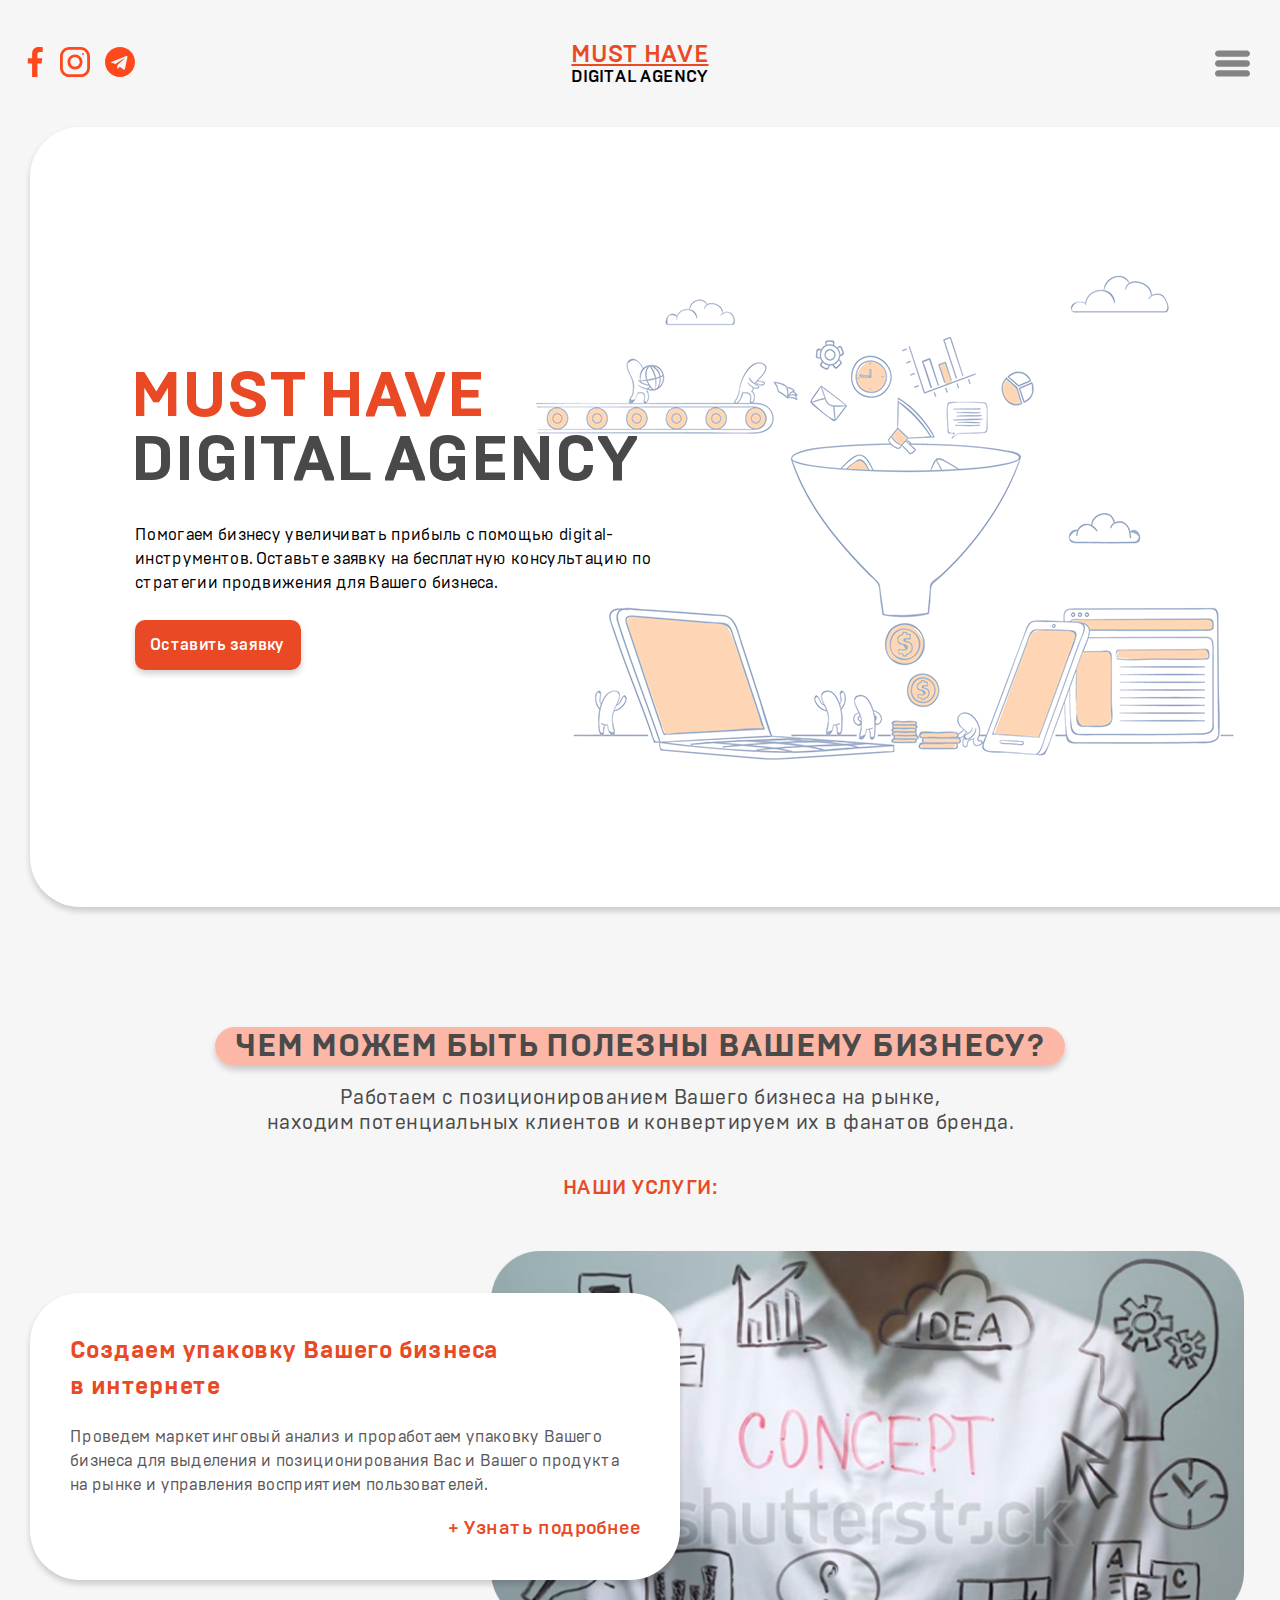
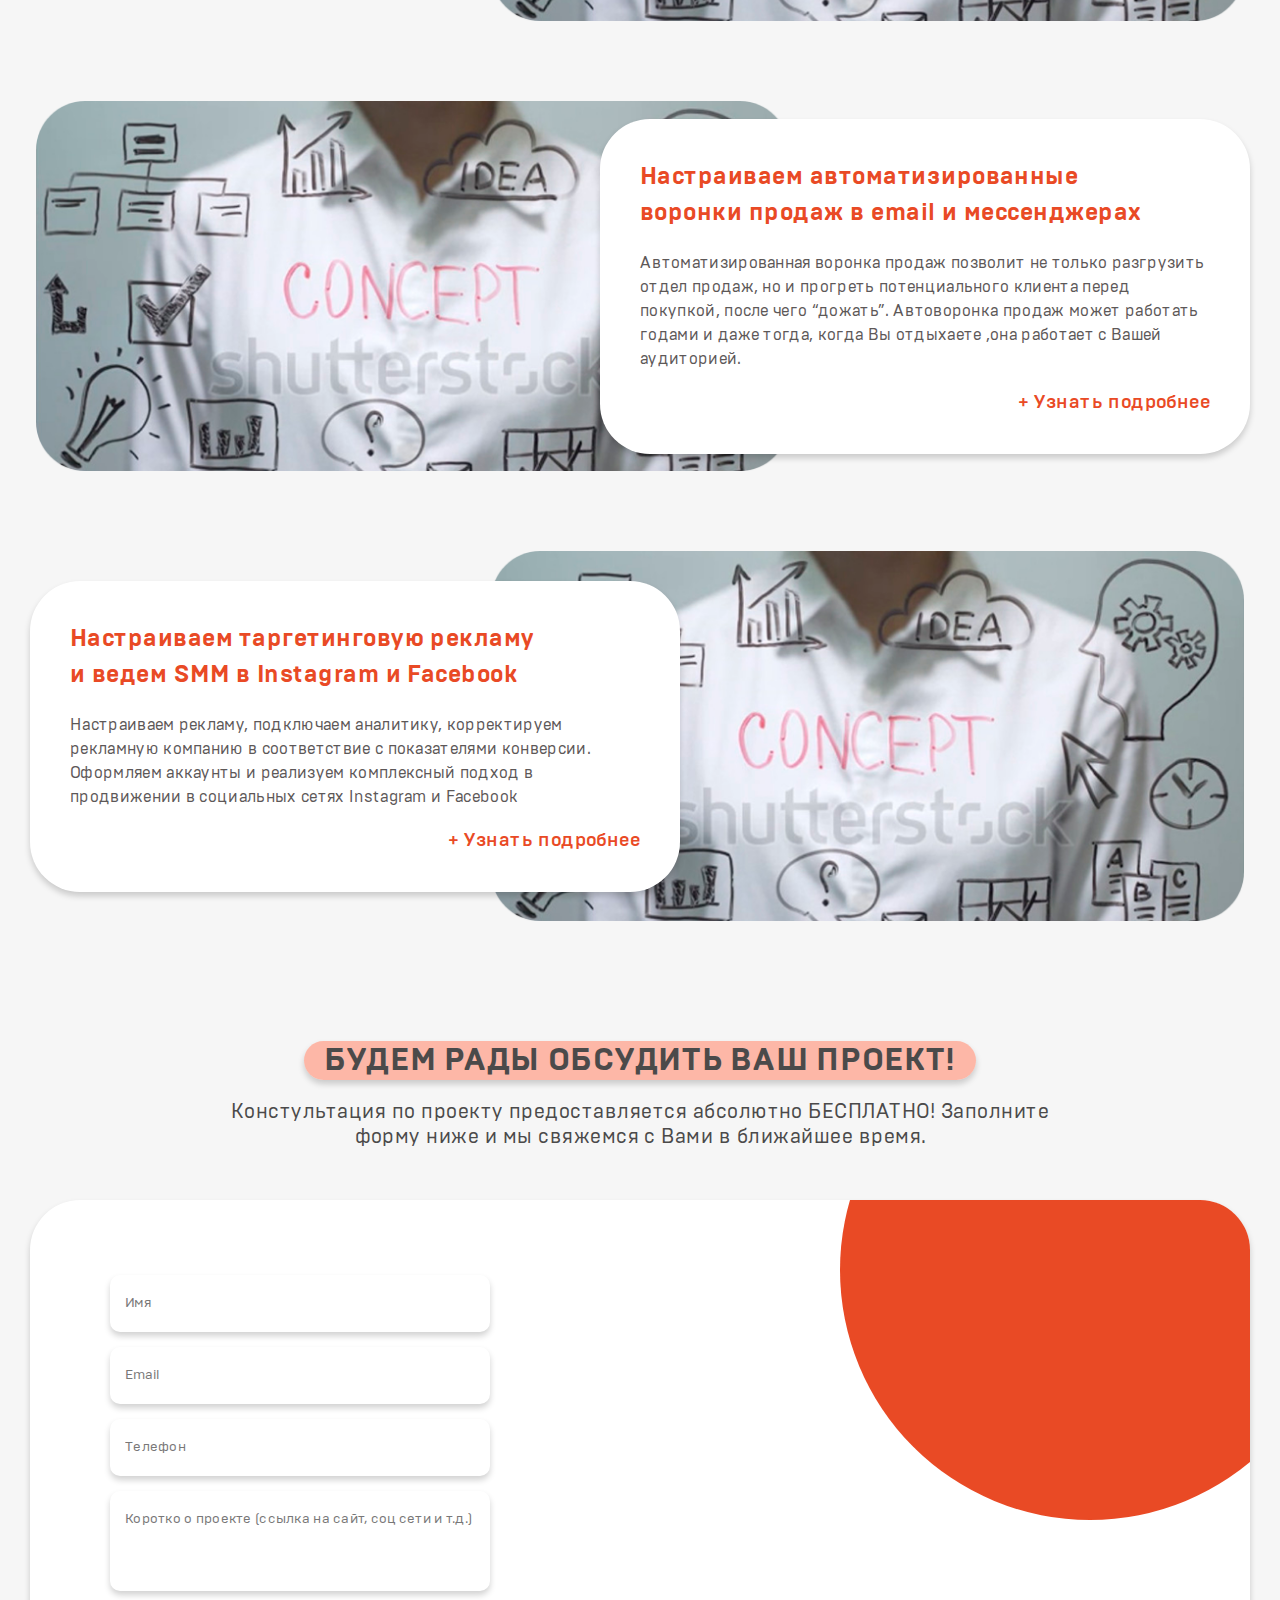
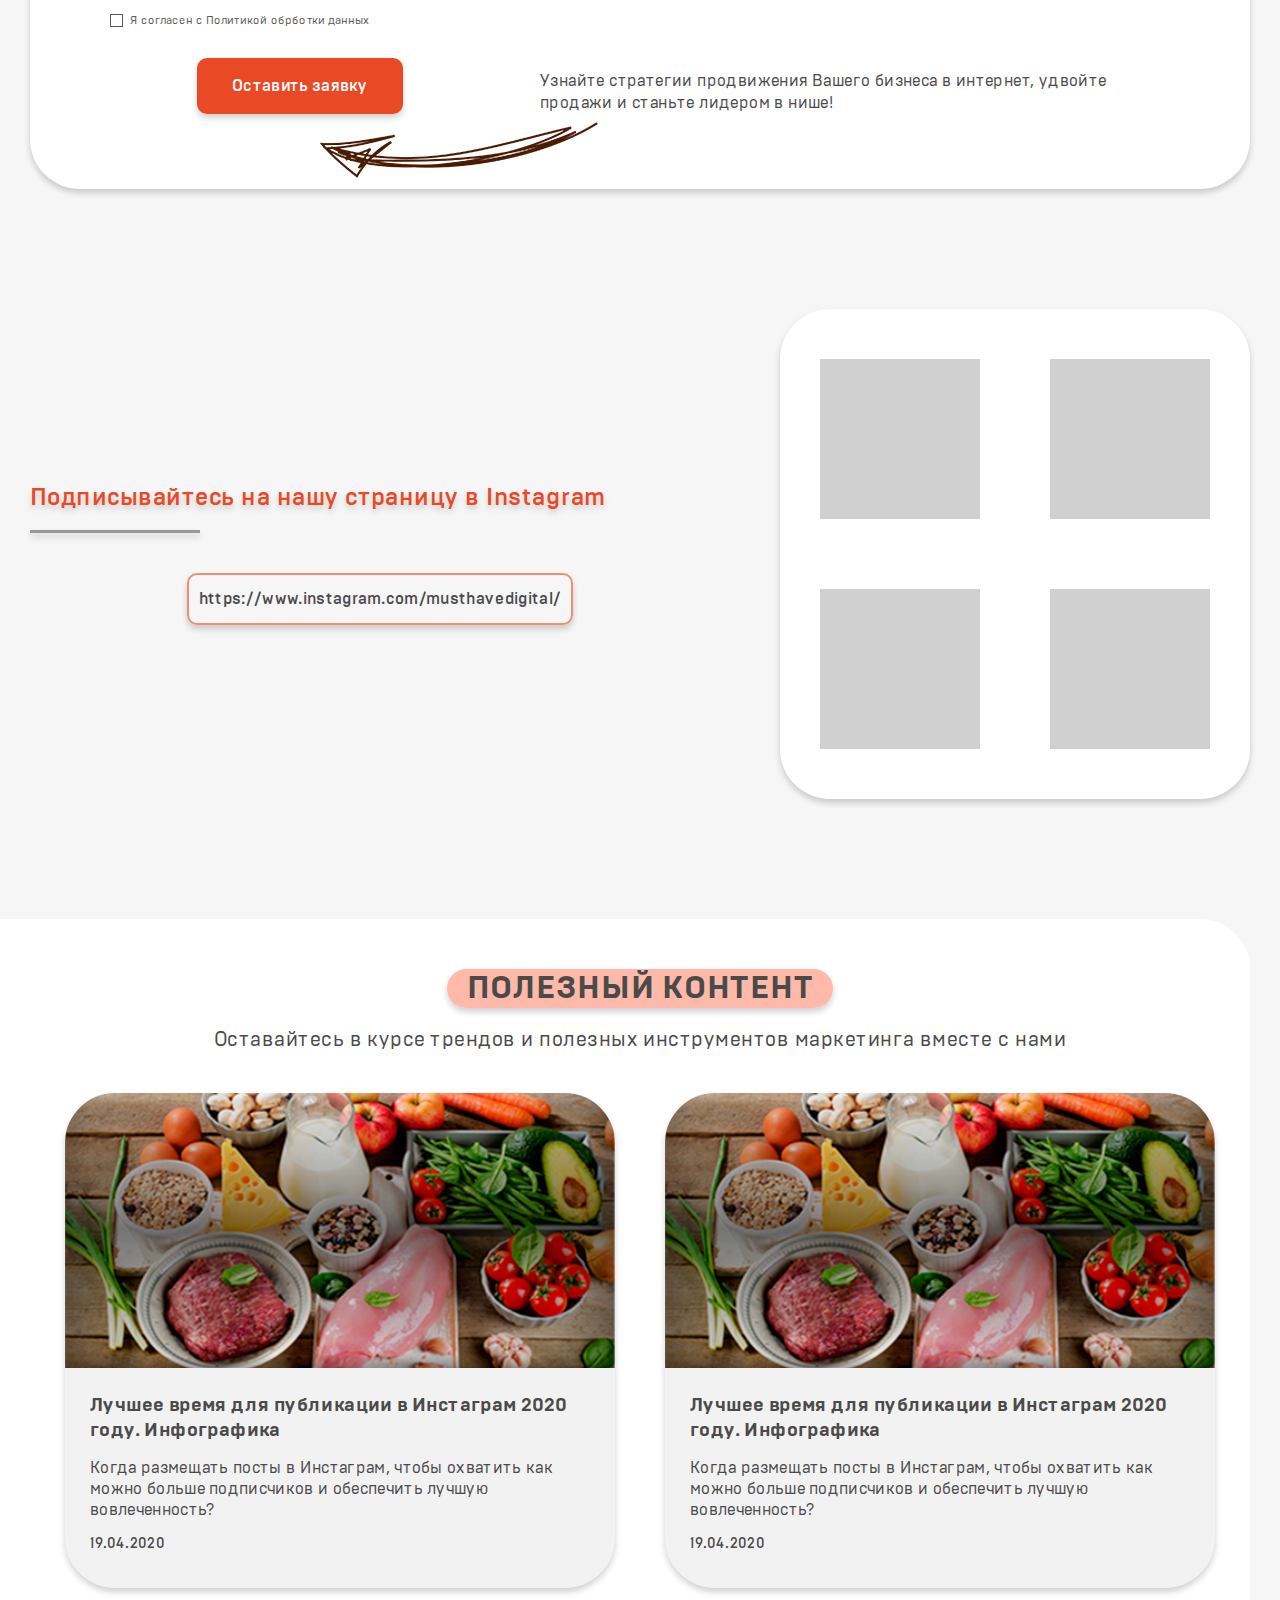
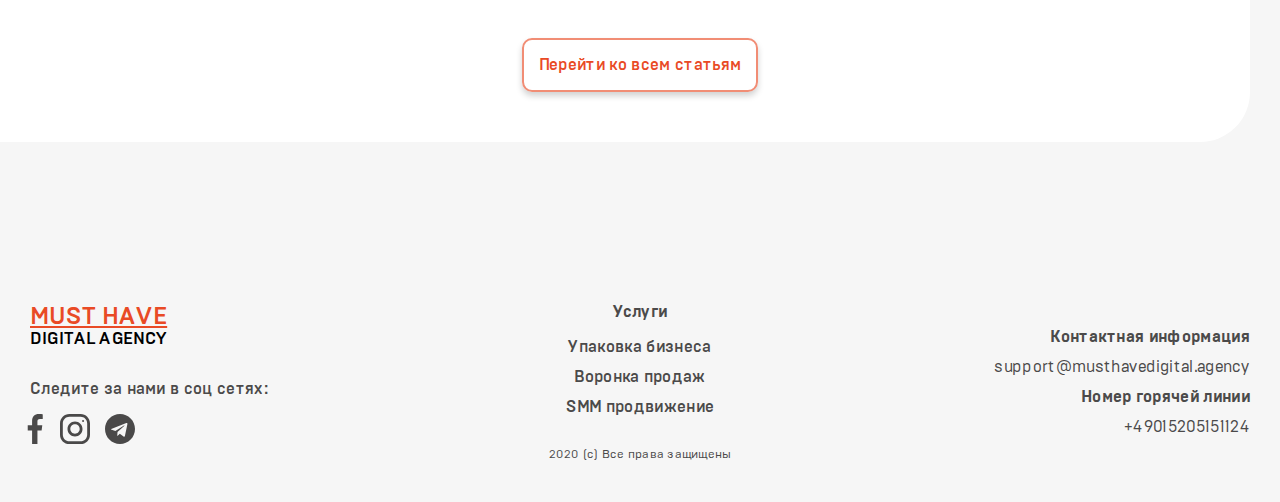
==== index.html @ 7904ee2d "85%" ====
<!DOCTYPE html>
<html>
    <head>
        <meta charset="utf-8">
        <meta http-equiv="X-UA-Compatible" content="IE=edge">
        <title></title>
        <meta name="description" content="">
        <meta name="viewport" content="width=device-width, initial-scale=1">
        <link rel="stylesheet" href="css/slick.css">
        <link rel="stylesheet" href="css/slick-theme.css">
        <link rel="stylesheet" href="css/magnific-popup.css">
        <link rel="stylesheet" href="css/main.css">
    </head>
    <body>
        <div class="wrapper">
            <header class="padding">
                <div class="container">
                    <div class="header_container">
                        <div class="header_social_box">
                            <a href="#">
                                <?xml version="1.0"?>
                                <svg xmlns="http://www.w3.org/2000/svg" id="Bold" enable-background="new 0 0 24 24" height="512px" viewBox="0 0 24 24" width="512px" class=""><g><path d="m15.997 3.985h2.191v-3.816c-.378-.052-1.678-.169-3.192-.169-3.159 0-5.323 1.987-5.323 5.639v3.361h-3.486v4.266h3.486v10.734h4.274v-10.733h3.345l.531-4.266h-3.877v-2.939c.001-1.233.333-2.077 2.051-2.077z" data-original="#000000" class="active-path" data-old_color="#000000" fill="#FF491D"/></g> </svg>
                            </a>
                            <a href="#">
                                <?xml version="1.0"?>
                                <svg xmlns="http://www.w3.org/2000/svg" xmlns:xlink="http://www.w3.org/1999/xlink" version="1.1" id="Capa_1" x="0px" y="0px" viewBox="0 0 512 512" style="enable-background:new 0 0 512 512;" xml:space="preserve" width="512px" height="512px"><g><g>
                                    <g>
                                        <path d="M352,0H160C71.648,0,0,71.648,0,160v192c0,88.352,71.648,160,160,160h192c88.352,0,160-71.648,160-160V160    C512,71.648,440.352,0,352,0z M464,352c0,61.76-50.24,112-112,112H160c-61.76,0-112-50.24-112-112V160C48,98.24,98.24,48,160,48    h192c61.76,0,112,50.24,112,112V352z" data-original="#000000" class="active-path" data-old_color="#000000" fill="#FF491D"/>
                                    </g>
                                </g><g>
                                    <g>
                                        <path d="M256,128c-70.688,0-128,57.312-128,128s57.312,128,128,128s128-57.312,128-128S326.688,128,256,128z M256,336    c-44.096,0-80-35.904-80-80c0-44.128,35.904-80,80-80s80,35.872,80,80C336,300.096,300.096,336,256,336z" data-original="#000000" class="active-path" data-old_color="#000000" fill="#FF491D"/>
                                    </g>
                                </g><g>
                                    <g>
                                        <circle cx="393.6" cy="118.4" r="17.056" data-original="#000000" class="active-path" data-old_color="#000000" fill="#FF491D"/>
                                    </g>
                                </g></g> </svg>
                            </a>
                            <a href="#">
                                <?xml version="1.0"?>
                                <svg xmlns="http://www.w3.org/2000/svg" id="Bold" enable-background="new 0 0 24 24" height="512px" viewBox="0 0 24 24" width="512px"><g><path d="m12 24c6.629 0 12-5.371 12-12s-5.371-12-12-12-12 5.371-12 12 5.371 12 12 12zm-6.509-12.26 11.57-4.461c.537-.194 1.006.131.832.943l.001-.001-1.97 9.281c-.146.658-.537.818-1.084.508l-3-2.211-1.447 1.394c-.16.16-.295.295-.605.295l.213-3.053 5.56-5.023c.242-.213-.054-.333-.373-.121l-6.871 4.326-2.962-.924c-.643-.204-.657-.643.136-.953z" data-original="#000000" class="active-path" data-old_color="#000000" fill="#FF491D"/></g> </svg>
                            </a>
                        </div>
                        <div class="logo_box">
                            <p class="logo_text_top">must have</p>
                            <p class="logo_text_bottom">DIGITAL AGENCY</p>
                        </div>
                        <div class="header_btn_box">
                            <?xml version="1.0"?>
                            <svg xmlns="http://www.w3.org/2000/svg" id="Layer_1" enable-background="new 0 0 512 512" height="512px" viewBox="0 0 512 512" width="512px"><g><path d="m464.883 64.267h-417.766c-25.98 0-47.117 21.136-47.117 47.149 0 25.98 21.137 47.117 47.117 47.117h417.766c25.98 0 47.117-21.137 47.117-47.117 0-26.013-21.137-47.149-47.117-47.149z" data-original="#000000" class="active-path" data-old_color="#000000" fill="#848484"/><path d="m464.883 208.867h-417.766c-25.98 0-47.117 21.136-47.117 47.149 0 25.98 21.137 47.117 47.117 47.117h417.766c25.98 0 47.117-21.137 47.117-47.117 0-26.013-21.137-47.149-47.117-47.149z" data-original="#000000" class="active-path" data-old_color="#000000" fill="#848484"/><path d="m464.883 353.467h-417.766c-25.98 0-47.117 21.137-47.117 47.149 0 25.98 21.137 47.117 47.117 47.117h417.766c25.98 0 47.117-21.137 47.117-47.117 0-26.012-21.137-47.149-47.117-47.149z" data-original="#000000" class="active-path" data-old_color="#000000" fill="#848484"/></g> </svg>
                        </div>
                    </div>
                </div>
            </header>
            <main>
                <section class="main_section padding margin">
                    <div class="container">
                        <div class="main_section_container">
                            <div class="main_content">
                                <h1 class="main_title">
                                    <span>MUST HAVE</span>
                                    DIGITAL AGENCY
                                </h1>
                                <p class="main_text">
                                    Помогаем бизнесу увеличивать прибыль с помощью digital-инструментов.
                                    Оставьте заявку на бесплатную консультацию по стратегии 
                                    продвижения для Вашего бизнеса.
                                </p>
                                <a href="#" class="btn_dark">Оставить заявку</a>
                            </div>
                            <img src="img/main.png" class="main_img" alt="main">
                        </div>
                    </div>
                </section>
                <section class="services padding margin">
                    <div class="container">
                        <div class="services_container">
                            <div class="title_box">
                                <h2 class="title_xl">чем можем быть полезны вашему бизнесу?</h2>
                            </div>
                            <p class="section_pretitle">
                                Работаем с позиционированием Вашего бизнеса на рынке,<br>
                                находим потенциальных клиентов и конвертируем их в фанатов бренда.
                            </p>
                            <p class="title_sm">Наши услуги:</p>
                            <div class="services_wrap">
                                <div class="services_box">
                                    <div class="services_info_box">
                                        <p class="services_title">
                                            Создаем упаковку Вашего бизнеса<br>
                                            в интернете
                                        </p>
                                        <p class="services_text">
                                            Проведем маркетинговый анализ и проработаем упаковку Вашего бизнеса для выделения и позиционирования Вас и Вашего продукта на рынке и управления восприятием пользователей.
                                        </p>
                                        <a href="#" class="services_link">
                                            + Узнать подробнее
                                        </a>
                                    </div>
                                    <div class="services_img">
                                        <img src="img/services/services-1.png" alt="services">
                                    </div>
                                </div>
                                <div class="services_box">
                                    <div class="services_img">
                                        <img src="img/services/services-1.png" alt="services">
                                    </div>
                                    <div class="services_info_box">
                                        <p class="services_title">
                                            Настраиваем автоматизированные<br>
                                            воронки продаж в email и мессенджерах
                                        </p>
                                        <p class="services_text">
                                            Автоматизированная воронка продаж позволит не только разгрузить отдел продаж, но и прогреть потенциального клиента перед покупкой, после чего “дожать”.  Автоворонка продаж может работать годами и даже тогда, когда Вы отдыхаете ,она работает с Вашей аудиторией.
                                        </p>
                                        <a href="#" class="services_link">
                                            + Узнать подробнее
                                        </a>
                                    </div>
                                </div>
                                <div class="services_box">
                                    <div class="services_info_box">
                                        <p class="services_title">
                                            Настраиваем таргетинговую рекламу<br>
                                            и ведем SMM в Instagram и Facebook
                                        </p>
                                        <p class="services_text">
                                            Настраиваем рекламу, подключаем аналитику, корректируем рекламную компанию в соответствие с показателями конверсии. Оформляем аккаунты  и реализуем комплексный подход в продвижении в социальных сетях Instagram и Facebook
                                        </p>
                                        <a href="#" class="services_link">
                                            + Узнать подробнее
                                        </a>
                                    </div>
                                    <div class="services_img">
                                        <img src="img/services/services-1.png" alt="services">
                                    </div>
                                </div>
                            </div>
                        </div>
                    </div>
                </section>
                <section class="home_feedback padding margin">
                    <div class="container">
                        <div class="home_feedback_container">
                            <div class="title_box">
                                <h3 class="title_xl">будем рады обсудить ваш проект!</h3>
                            </div>
                            <p class="section_pretitle">
                                Констультация по проекту предоставляется абсолютно БЕСПЛАТНО!
                                Заполните форму ниже и мы свяжемся с Вами в ближайшее время.
                            </p>
                            <div class="home_feedback_wrap">
                                <form class="home_feedback_form">
                                    <div class="input_box">
                                        <input type="text" name="home_name" placeholder="Имя" maxlength="20" required>
                                    </div>
                                    <div class="input_box">
                                        <input type="email" name="home_email" placeholder="Email" required>
                                    </div>
                                    <div class="input_box">
                                        <input type="text" name="home_phone" placeholder="Телефон" maxlength="30" required>
                                    </div>
                                    <div class="input_box">
                                        <textarea name="home_textarea" maxlength="1000" minlength="20" placeholder="Коротко о проекте (ссылка на сайт, соц сети и т.д.)"></textarea>
                                    </div>
                                    <div class="checkbox">
                                        <input type="checkbox" id="politika" required>
                                        <label for="politika">Я согласен с Политикой обрботки данных</label>
                                    </div>
                                    <div class="form_btn_box">
                                        <button type="submit" class="btn_dark">Оставить заявку</button>
                                    </div>
                                </form>
                                <div class="home_feedback_info">
                                    <span class="elipse"></span>
                                    <p class="feedback_info_text">Узнайте стратегии продвижения Вашего бизнеса в интернет, удвойте продажи и станьте лидером в нише!</p>
                                </div>
                            </div>
                        </div>
                    </div>
                </section>
                <section class="instagram_home padding margin">
                    <div class="container">
                        <div class="instagram_home_container">
                            <div class="instagram_link_box">
                                <h3 class="instagram_title">Подписывайтесь на нашу страницу в Instagram</h3>
                                <div class="btn_wrap">
                                    <a href="https://www.instagram.com/musthavedigital/" rel="noopener noreferrer" target="_blank" class="btn_red">https://www.instagram.com/musthavedigital/</a>
                                </div>
                            </div>
                            <div class="instagram_post_box">
                                <a href="#">
                                    <img src="img/test-img.png" alt="item">
                                </a>
                                <a href="#">
                                    <img src="img/test-img.png" alt="item">
                                </a>
                                <a href="#">
                                    <img src="img/test-img.png" alt="item">
                                </a>
                                <a href="#">
                                    <img src="img/test-img.png" alt="item">
                                </a>
                            </div>
                        </div>
                    </div>
                </section>
                <section class="blog_section padding margin">
                    <div class="container">
                        <div class="blog_section_container">
                            <div class="title_box">
                                <h3 class="title_xl">полезный контент</h3>
                            </div>
                            <p class="section_pretitle">
                                Оставайтесь в курсе трендов и полезных инструментов маркетинга вместе с нами
                            </p>
                            <div class="blog_wrap">
                                <a href="#" class="blog_item_box">
                                    <div class="blog_item_img">
                                        <img src="img/blog/item.png" alt="item">
                                    </div>
                                    <div class="blog_item_info">
                                        <p class="blog_item_title">
                                            Лучшее время для публикации в Инстаграм 
                                            2020 году. Инфографика
                                        </p>
                                        <p class="blog_item_description">
                                            Когда размещать посты в Инстаграм, чтобы охватить как можно больше подписчиков и обеспечить лучшую вовлеченность? 
                                        </p>
                                        <p class="blog_item_data">19.04.2020</p>
                                    </div>
                                </a>
                                <a href="#" class="blog_item_box">
                                    <div class="blog_item_img">
                                        <img src="img/blog/item.png" alt="item">
                                    </div>
                                    <div class="blog_item_info">
                                        <p class="blog_item_title">
                                            Лучшее время для публикации в Инстаграм 
                                            2020 году. Инфографика
                                        </p>
                                        <p class="blog_item_description">
                                            Когда размещать посты в Инстаграм, чтобы охватить как можно больше подписчиков и обеспечить лучшую вовлеченность? 
                                        </p>
                                        <p class="blog_item_data">19.04.2020</p>
                                    </div>
                                </a>
                            </div>
                            <div class="btn_wrap">
                                <a href="#" class="btn_red">Перейти ко всем статьям</a>
                            </div>
                        </div>
                    </div>
                </section>
            </main>
            <footer class="padding">
                <div class="container">
                    <div class="footer_container">
                        <div class="footer_box_logo">
                            <div class="logo_box">
                                <p class="logo_text_top">must have</p>
                                <p class="logo_text_bottom">DIGITAL AGENCY</p>
                            </div>
                            <div class="logo_social_box">
                                <p class="social_title">Следите за нами в соц сетях:</p>
                                <div class="social_box">
                                    <a href="#">
                                        <?xml version="1.0"?>
                                        <svg xmlns="http://www.w3.org/2000/svg" id="Bold" enable-background="new 0 0 24 24" height="512px" viewBox="0 0 24 24" width="512px"><g><path d="m15.997 3.985h2.191v-3.816c-.378-.052-1.678-.169-3.192-.169-3.159 0-5.323 1.987-5.323 5.639v3.361h-3.486v4.266h3.486v10.734h4.274v-10.733h3.345l.531-4.266h-3.877v-2.939c.001-1.233.333-2.077 2.051-2.077z" data-original="#000000" class="active-path" data-old_color="#000000" fill="#4A4949"/></g> </svg>
                                    </a>
                                    <a href="#">
                                        <?xml version="1.0"?>
                                        <svg xmlns="http://www.w3.org/2000/svg" xmlns:xlink="http://www.w3.org/1999/xlink" version="1.1" id="Capa_1" x="0px" y="0px" viewBox="0 0 512 512" style="enable-background:new 0 0 512 512;" xml:space="preserve" width="512px" height="512px"><g><g>
                                            <g>
                                                <path d="M352,0H160C71.648,0,0,71.648,0,160v192c0,88.352,71.648,160,160,160h192c88.352,0,160-71.648,160-160V160    C512,71.648,440.352,0,352,0z M464,352c0,61.76-50.24,112-112,112H160c-61.76,0-112-50.24-112-112V160C48,98.24,98.24,48,160,48    h192c61.76,0,112,50.24,112,112V352z" data-original="#000000" class="active-path" data-old_color="#000000" fill="#4A4949"/>
                                            </g>
                                        </g><g>
                                            <g>
                                                <path d="M256,128c-70.688,0-128,57.312-128,128s57.312,128,128,128s128-57.312,128-128S326.688,128,256,128z M256,336    c-44.096,0-80-35.904-80-80c0-44.128,35.904-80,80-80s80,35.872,80,80C336,300.096,300.096,336,256,336z" data-original="#000000" class="active-path" data-old_color="#000000" fill="#4A4949"/>
                                            </g>
                                        </g><g>
                                            <g>
                                                <circle cx="393.6" cy="118.4" r="17.056" data-original="#000000" class="active-path" data-old_color="#000000" fill="#4A4949"/>
                                            </g>
                                        </g></g> </svg>
                                    </a>
                                    <a href="#">
                                        <?xml version="1.0"?>
                                        <svg xmlns="http://www.w3.org/2000/svg" id="Bold" enable-background="new 0 0 24 24" height="512px" viewBox="0 0 24 24" width="512px"><g><path d="m12 24c6.629 0 12-5.371 12-12s-5.371-12-12-12-12 5.371-12 12 5.371 12 12 12zm-6.509-12.26 11.57-4.461c.537-.194 1.006.131.832.943l.001-.001-1.97 9.281c-.146.658-.537.818-1.084.508l-3-2.211-1.447 1.394c-.16.16-.295.295-.605.295l.213-3.053 5.56-5.023c.242-.213-.054-.333-.373-.121l-6.871 4.326-2.962-.924c-.643-.204-.657-.643.136-.953z" data-original="#000000" class="active-path" data-old_color="#000000" fill="#4A4949"/></g> </svg>
                                    </a>
                                </div>
                            </div>
                        </div>
                        <div class="footer_box_nav">
                            <p class="nav_title">Услуги</p>
                            <ul>
                                <li>
                                    <a href="#">Упаковка бизнеса</a>
                                </li>
                                <li>
                                    <a href="#">Воронка продаж</a>
                                </li>
                                <li>
                                    <a href="#">SMM продвижение</a>
                                </li>
                            </ul>
                            <p class="copytight">2020 (с) Все права защищены</p>
                        </div>
                        <div class="footer_feedback_box">
                            <p class="feedback_title">Контактная информация</p>
                            <a href="mailto:support@musthavedigital.agency" class="feedback_link">support@musthavedigital.agency</a>
                            <p class="feedback_title">Номер горячей линии</p>
                            <a href="tell:+49015205151124" class="feedback_link">+49015205151124</a>
                        </div>
                    </div>
                </div>
            </footer>
        </div>
        <script src="js/libs/jquery-3.5.1.min.js"></script>
        <script src="js/libs/magnific-popup.min.js"></script>
        <script src="js/libs/slick.min.js"></script>
        <script src="js/common.js"></script>
    </body>
</html>
---- css/main.css ----
.header_container {
  display: grid;
  grid-template-columns: repeat(3, 1fr);
  grid-gap: 10px;
  padding: 40px 0; }
  @media (max-width: 760px) {
    .header_container {
      display: -webkit-box;
      display: -webkit-flex;
      display: -ms-flexbox;
      display: flex;
      -webkit-box-align: center;
      -webkit-align-items: center;
          -ms-flex-align: center;
              align-items: center;
      -webkit-box-pack: justify;
      -webkit-justify-content: space-between;
          -ms-flex-pack: justify;
              justify-content: space-between;
      padding: 20px 0; } }
  .header_container .logo_box {
    display: -webkit-box;
    display: -webkit-flex;
    display: -ms-flexbox;
    display: flex;
    -webkit-box-align: center;
    -webkit-align-items: center;
        -ms-flex-align: center;
            align-items: center;
    -webkit-box-pack: center;
    -webkit-justify-content: center;
        -ms-flex-pack: center;
            justify-content: center;
    -webkit-box-orient: vertical;
    -webkit-box-direction: normal;
    -webkit-flex-direction: column;
        -ms-flex-direction: column;
            flex-direction: column; }
  .header_container .header_btn_box {
    display: -webkit-box;
    display: -webkit-flex;
    display: -ms-flexbox;
    display: flex;
    -webkit-box-align: center;
    -webkit-align-items: center;
        -ms-flex-align: center;
            align-items: center;
    -webkit-box-pack: end;
    -webkit-justify-content: flex-end;
        -ms-flex-pack: end;
            justify-content: flex-end; }

.header_social_box {
  display: -webkit-box;
  display: -webkit-flex;
  display: -ms-flexbox;
  display: flex;
  -webkit-box-align: center;
  -webkit-align-items: center;
      -ms-flex-align: center;
          align-items: center;
  position: relative;
  left: -10px; }
  @media (max-width: 760px) {
    .header_social_box {
      display: none; } }
  .header_social_box a {
    display: block;
    margin-right: 10px; }
    .header_social_box a svg {
      height: 30px;
      width: auto;
      -webkit-transition: .3s;
      -o-transition: .3s;
      transition: .3s; }
      .header_social_box a svg:hover {
        -webkit-transform: scale(1.1);
            -ms-transform: scale(1.1);
                transform: scale(1.1); }
      @media (max-width: 576px) {
        .header_social_box a svg {
          height: 28px; } }
  .header_social_box a:nth-child(2) {
    margin-right: 15px; }

.header_btn_box {
  cursor: pointer; }
  .header_btn_box svg {
    height: 35px;
    width: 35px; }

.main_section_container {
  display: -webkit-box;
  display: -webkit-flex;
  display: -ms-flexbox;
  display: flex;
  -webkit-box-align: start;
  -webkit-align-items: flex-start;
      -ms-flex-align: start;
          align-items: flex-start;
  -webkit-box-pack: center;
  -webkit-justify-content: center;
      -ms-flex-pack: center;
          justify-content: center;
  -webkit-box-orient: vertical;
  -webkit-box-direction: normal;
  -webkit-flex-direction: column;
      -ms-flex-direction: column;
          flex-direction: column;
  min-height: 580px;
  padding: 100px;
  position: relative; }
  @media (max-width: 990px) {
    .main_section_container {
      padding: 30px;
      min-height: 400px; } }
  @media (max-width: 576px) {
    .main_section_container {
      padding: 10px 0;
      min-height: 375px; } }
  .main_section_container::before {
    content: '';
    background: #fff;
    -webkit-box-shadow: 0 4px 6px rgba(0, 0, 0, 0.18);
            box-shadow: 0 4px 6px rgba(0, 0, 0, 0.18);
    width: 300%;
    right: -200%;
    height: 100%;
    top: 0;
    border-radius: 50px 0 0 50px;
    bottom: 0;
    display: block;
    position: absolute; }
    @media (max-width: 576px) {
      .main_section_container::before {
        right: -100%; } }
  .main_section_container .main_img {
    position: absolute;
    right: 0;
    z-index: 8;
    opacity: .55;
    max-width: 100%;
    height: auto; }
    @media (max-width: 990px) {
      .main_section_container .main_img {
        height: 350px;
        bottom: 0; } }
    @media (max-width: 576px) {
      .main_section_container .main_img {
        height: 250px; } }
    @media (max-width: 400px) {
      .main_section_container .main_img {
        height: 200px;
        bottom: 0; } }

.main_content {
  max-width: 580px;
  position: relative;
  z-index: 9; }
  .main_content .main_title {
    color: #4a4949;
    text-transform: uppercase;
    font: 4rem/64px "Bold";
    margin-bottom: 30px; }
    @media (max-width: 990px) {
      .main_content .main_title {
        font: 2.5rem/40px "Bold";
        margin-bottom: 20px; } }
    @media (max-width: 400px) {
      .main_content .main_title {
        font: 2rem/40px "Bold"; } }
    @media (max-width: 355px) {
      .main_content .main_title {
        font: 1.5rem/30px "Bold";
        margin-bottom: 10px; } }
    .main_content .main_title span {
      display: block;
      color: #e94a25; }
  .main_content .main_text {
    position: relative;
    left: 5px;
    font: 1rem/24px "Regular";
    letter-spacing: .32px;
    margin-bottom: 25px; }
    @media (max-width: 990px) {
      .main_content .main_text {
        font: .95rem/22px "Regular";
        margin-bottom: 20px; } }
    @media (max-width: 400px) {
      .main_content .main_text {
        font: .9rem/22px "Regular";
        margin-bottom: 20px;
        left: 0; } }
  .main_content .btn_dark {
    position: relative;
    left: 5px;
    display: inline-block; }
    @media (max-width: 400px) {
      .main_content .btn_dark {
        left: 0; } }

.services_container .title_sm {
  color: #e94a25;
  text-align: center;
  text-transform: uppercase;
  letter-spacing: .48px;
  font: 1.25rem "Medium";
  margin-bottom: 50px; }
  @media (max-width: 990px) {
    .services_container .title_sm {
      margin-bottom: 25px;
      font: 1.125rem "Medium"; } }

.services_wrap {
  display: grid;
  grid-template-columns: 1fr;
  grid-gap: 80px; }
  @media (max-width: 990px) {
    .services_wrap {
      grid-gap: 30px; } }
  .services_wrap .services_box:first-child .services_img img {
    left: -265px; }
    @media (max-width: 1200px) {
      .services_wrap .services_box:first-child .services_img img {
        left: -460px; } }
    @media (max-width: 990px) {
      .services_wrap .services_box:first-child .services_img img {
        left: 0; } }
  .services_wrap .services_box:nth-child(2) .services_img img {
    right: -265px; }
    @media (max-width: 1200px) {
      .services_wrap .services_box:nth-child(2) .services_img img {
        right: -500px; } }
    @media (max-width: 990px) {
      .services_wrap .services_box:nth-child(2) .services_img img {
        right: 0; } }
  .services_wrap .services_box:last-child .services_img img {
    left: -265px; }
    @media (max-width: 1200px) {
      .services_wrap .services_box:last-child .services_img img {
        left: -500px; } }
    @media (max-width: 990px) {
      .services_wrap .services_box:last-child .services_img img {
        left: 0; } }

.services_box {
  display: -webkit-box;
  display: -webkit-flex;
  display: -ms-flexbox;
  display: flex;
  -webkit-box-align: center;
  -webkit-align-items: center;
      -ms-flex-align: center;
          align-items: center;
  -webkit-box-pack: justify;
  -webkit-justify-content: space-between;
      -ms-flex-pack: justify;
          justify-content: space-between; }
  @media (max-width: 990px) {
    .services_box {
      -webkit-box-orient: vertical;
      -webkit-box-direction: normal;
      -webkit-flex-direction: column;
          -ms-flex-direction: column;
              flex-direction: column; } }
  .services_box .services_img {
    position: relative;
    height: 370px;
    width: 500px; }
    @media (max-width: 1200px) {
      .services_box .services_img {
        width: 600px; } }
    @media (max-width: 990px) {
      .services_box .services_img {
        display: none; } }
    .services_box .services_img img {
      width: 765px;
      height: 370px;
      position: absolute;
      -o-object-fit: contain;
         object-fit: contain; }
      @media (max-width: 1200px) {
        .services_box .services_img img {
          width: 700px;
          height: 340px; } }

.services_info_box {
  width: 570px;
  background: #fff;
  border-radius: 50px;
  -webkit-box-shadow: 0 4px 6px rgba(0, 0, 0, 0.18);
          box-shadow: 0 4px 6px rgba(0, 0, 0, 0.18);
  padding: 40px;
  display: -webkit-box;
  display: -webkit-flex;
  display: -ms-flexbox;
  display: flex;
  position: relative;
  z-index: 9;
  -webkit-box-orient: vertical;
  -webkit-box-direction: normal;
  -webkit-flex-direction: column;
      -ms-flex-direction: column;
          flex-direction: column; }
  @media (max-width: 990px) {
    .services_info_box {
      grid-gap: 30px;
      border-radius: 40px; } }
  @media (max-width: 576px) {
    .services_info_box {
      border-radius: 25px; } }
  @media (max-width: 1200px) {
    .services_info_box {
      padding: 20px;
      width: auto; } }
  @media (max-width: 576px) {
    .services_info_box {
      padding: 15px; } }
  .services_info_box .services_title {
    margin-bottom: 20px;
    font: 1.5rem/36px "Bold";
    letter-spacing: .48px;
    color: #e94a25; }
    @media (max-width: 990px) {
      .services_info_box .services_title {
        margin-bottom: 15px; } }
    @media (max-width: 768px) {
      .services_info_box .services_title {
        font: 1.25rem/30px "Bold";
        margin-bottom: 10px; } }
    @media (max-width: 576px) {
      .services_info_box .services_title br {
        display: none; } }
  .services_info_box .services_text {
    font: 1rem/24px "Regular";
    letter-spacing: .32px;
    color: #5d5858;
    margin-bottom: 20px; }
    @media (max-width: 990px) {
      .services_info_box .services_text {
        margin-bottom: 15px; } }
    @media (max-width: 768px) {
      .services_info_box .services_text {
        font: .95rem/22px "Regular";
        margin-bottom: 10px; } }
  .services_info_box .services_link {
    font: 1.2rem "Medium";
    text-align: right;
    letter-spacing: .4px;
    color: #e94a25;
    position: relative;
    display: inline-block;
    margin-left: auto; }
    @media (max-width: 990px) {
      .services_info_box .services_link {
        margin-bottom: 15px; } }
    @media (max-width: 768px) {
      .services_info_box .services_link {
        font: 1rem "Medium"; } }
    .services_info_box .services_link:hover::before {
      width: 100%; }
    .services_info_box .services_link::before {
      content: '';
      height: 1px;
      width: 0;
      display: block;
      position: absolute;
      bottom: -5px;
      right: 0;
      -webkit-transition: .3s;
      -o-transition: .3s;
      transition: .3s;
      background: #e94a25; }

.home_feedback .section_pretitle {
  max-width: 850px;
  margin: 0 auto;
  margin-bottom: 50px; }
  @media (max-width: 990px) {
    .home_feedback .section_pretitle {
      margin-bottom: 30px; } }
  @media (max-width: 576px) {
    .home_feedback .section_pretitle {
      margin-bottom: 25px; } }

.home_feedback_wrap {
  padding: 75px 100px;
  display: grid;
  grid-template-columns: 380px 1fr;
  grid-gap: 80px;
  overflow: hidden;
  position: relative;
  background: #fff;
  border-radius: 50px;
  -webkit-box-shadow: 0 4px 6px rgba(0, 0, 0, 0.18);
          box-shadow: 0 4px 6px rgba(0, 0, 0, 0.18); }
  @media (max-width: 990px) {
    .home_feedback_wrap {
      grid-gap: 30px;
      border-radius: 40px; } }
  @media (max-width: 576px) {
    .home_feedback_wrap {
      border-radius: 25px; } }
  @media (max-width: 1280px) {
    .home_feedback_wrap {
      grid-gap: 50px;
      padding: 75px 80px; } }
  @media (max-width: 990px) {
    .home_feedback_wrap {
      grid-template-columns: 1fr;
      grid-gap: 30px;
      padding: 40px; } }
  @media (max-width: 768px) {
    .home_feedback_wrap {
      padding: 30px;
      grid-gap: 20px; } }
  @media (max-width: 576px) {
    .home_feedback_wrap {
      padding: 25px 20px; } }
  .home_feedback_wrap .form_btn_box {
    display: -webkit-box;
    display: -webkit-flex;
    display: -ms-flexbox;
    display: flex;
    -webkit-box-align: center;
    -webkit-align-items: center;
        -ms-flex-align: center;
            align-items: center;
    -webkit-box-pack: center;
    -webkit-justify-content: center;
        -ms-flex-pack: center;
            justify-content: center; }
    .home_feedback_wrap .form_btn_box button {
      padding: 18px 35px; }
  .home_feedback_wrap form {
    position: relative;
    z-index: 9; }
  .home_feedback_wrap .home_feedback_info {
    display: -webkit-box;
    display: -webkit-flex;
    display: -ms-flexbox;
    display: flex;
    -webkit-box-align: end;
    -webkit-align-items: flex-end;
        -ms-flex-align: end;
            align-items: flex-end;
    -webkit-box-pack: end;
    -webkit-justify-content: flex-end;
        -ms-flex-pack: end;
            justify-content: flex-end;
    height: 100%; }
    .home_feedback_wrap .home_feedback_info .elipse {
      background: #e94a25;
      width: 600px;
      height: 600px;
      border-radius: 50%;
      right: -90px;
      position: absolute;
      top: -180px; }
      @media (max-width: 1280px) {
        .home_feedback_wrap .home_feedback_info .elipse {
          width: 500px;
          height: 500px; } }
      @media (max-width: 990px) {
        .home_feedback_wrap .home_feedback_info .elipse {
          width: 350px;
          height: 350px; } }
  .home_feedback_wrap .feedback_info_text {
    letter-spacing: .4px;
    color: #4b4a4a;
    font: 1.2rem/30px "Regular";
    position: relative;
    right: -80px;
    z-index: 9; }
    @media (max-width: 1280px) {
      .home_feedback_wrap .feedback_info_text {
        right: 0;
        font: 1rem/22px "Regular"; } }
    @media (max-width: 990px) {
      .home_feedback_wrap .feedback_info_text {
        text-align: center; } }
    @media (max-width: 576px) {
      .home_feedback_wrap .feedback_info_text {
        font: .87rem/19px "Regular"; } }
    .home_feedback_wrap .feedback_info_text::before {
      content: url(../img/icon/arrow.png);
      position: absolute;
      left: -220px;
      bottom: -70px; }
      @media (max-width: 990px) {
        .home_feedback_wrap .feedback_info_text::before {
          display: none; } }

.instagram_home_container {
  display: grid;
  grid-template-columns: 1fr 470px;
  grid-gap: 50px; }
  @media (max-width: 990px) {
    .instagram_home_container {
      grid-gap: 30px; } }
  @media (max-width: 920px) {
    .instagram_home_container {
      grid-template-columns: 1fr; } }

.instagram_link_box {
  display: -webkit-box;
  display: -webkit-flex;
  display: -ms-flexbox;
  display: flex;
  -webkit-box-pack: center;
  -webkit-justify-content: center;
      -ms-flex-pack: center;
          justify-content: center;
  -webkit-box-orient: vertical;
  -webkit-box-direction: normal;
  -webkit-flex-direction: column;
      -ms-flex-direction: column;
          flex-direction: column;
  -webkit-box-align: start;
  -webkit-align-items: flex-start;
      -ms-flex-align: start;
          align-items: flex-start; }
  .instagram_link_box .instagram_title {
    color: #e94a25;
    margin-bottom: 60px;
    text-shadow: 0 4px 6px rgba(0, 0, 0, 0.18);
    letter-spacing: .48px;
    font: 1.5rem "Medium";
    position: relative; }
    @media (max-width: 990px) {
      .instagram_link_box .instagram_title {
        font-size: 1.2rem;
        margin-bottom: 40px; } }
    .instagram_link_box .instagram_title::after {
      content: '';
      width: 170px;
      position: absolute;
      bottom: -20px;
      display: block;
      height: 3px;
      -webkit-box-shadow: 0 4px 6px rgba(0, 0, 0, 0.18);
              box-shadow: 0 4px 6px rgba(0, 0, 0, 0.18);
      background: #999999; }
  .instagram_link_box .btn_wrap {
    width: 100%; }
    .instagram_link_box .btn_wrap .btn_red {
      padding: 14px 10px;
      color: #4b4a4a; }
      @media (max-width: 576px) {
        .instagram_link_box .btn_wrap .btn_red {
          font-size: .87rem;
          width: 280px;
          overflow: hidden;
          text-align: center;
          -o-text-overflow: ellipsis;
             text-overflow: ellipsis; } }

.instagram_post_box {
  display: grid;
  grid-template-columns: repeat(2, 1fr);
  grid-gap: 70px;
  padding: 50px 40px;
  background: #fff;
  border-radius: 50px;
  -webkit-box-shadow: 0 4px 6px rgba(0, 0, 0, 0.18);
          box-shadow: 0 4px 6px rgba(0, 0, 0, 0.18); }
  @media (max-width: 990px) {
    .instagram_post_box {
      grid-gap: 30px;
      border-radius: 40px; } }
  @media (max-width: 576px) {
    .instagram_post_box {
      border-radius: 25px; } }
  @media (max-width: 990px) {
    .instagram_post_box {
      padding: 30px;
      grid-gap: 30px; } }
  @media (max-width: 576px) {
    .instagram_post_box {
      grid-template-columns: 1fr;
      padding: 25px; } }
  .instagram_post_box a {
    width: 160px;
    height: 160px;
    display: -webkit-box;
    display: -webkit-flex;
    display: -ms-flexbox;
    display: flex;
    -webkit-box-align: center;
    -webkit-align-items: center;
        -ms-flex-align: center;
            align-items: center;
    -webkit-box-pack: center;
    -webkit-justify-content: center;
        -ms-flex-pack: center;
            justify-content: center;
    overflow: hidden; }
    @media (max-width: 990px) {
      .instagram_post_box a {
        width: 100%;
        height: 180px; } }
    @media (max-width: 920px) {
      .instagram_post_box a {
        height: 240px; } }
    .instagram_post_box a img {
      height: 100%;
      width: 100%;
      -o-object-fit: cover;
         object-fit: cover; }

.blog_section_container {
  background: #fff;
  position: relative;
  border-radius: 0 50px 50px 0;
  padding: 50px 35px; }
  @media (max-width: 990px) {
    .blog_section_container {
      padding: 30px; } }
  @media (max-width: 576px) {
    .blog_section_container {
      padding: 30px 0;
      border-radius: 0; } }
  .blog_section_container::before {
    content: '';
    background: #fff;
    width: 300%;
    left: -300%;
    height: 100%;
    top: 0;
    right: 0;
    bottom: 0;
    display: block;
    position: absolute; }
    @media (max-width: 576px) {
      .blog_section_container::before {
        left: -100%; } }

.blog_wrap {
  display: grid;
  grid-template-columns: repeat(2, 1fr);
  grid-gap: 70px 100px;
  margin-bottom: 70px;
  position: relative;
  z-index: 9; }
  @media (max-width: 1280px) {
    .blog_wrap {
      grid-gap: 50px;
      margin-bottom: 50px; } }
  @media (max-width: 990px) {
    .blog_wrap {
      grid-gap: 30px;
      margin-bottom: 45px; } }
  @media (max-width: 768px) {
    .blog_wrap {
      grid-template-columns: 1fr; } }

.blog_item_box {
  cursor: pointer;
  border-radius: 50px;
  -webkit-box-shadow: 0 4px 6px rgba(0, 0, 0, 0.18);
          box-shadow: 0 4px 6px rgba(0, 0, 0, 0.18);
  background: #f2f2f2;
  overflow: hidden; }
  @media (max-width: 990px) {
    .blog_item_box {
      border-radius: 35px; } }
  @media (max-width: 576px) {
    .blog_item_box {
      border-radius: 25px; } }
  .blog_item_box:hover img {
    -webkit-transform: scale(1.1);
        -ms-transform: scale(1.1);
            transform: scale(1.1); }
  .blog_item_box:hover .blog_item_title {
    text-decoration: underline; }
  .blog_item_box .blog_item_img {
    height: 275px;
    overflow: hidden; }
    @media (max-width: 576px) {
      .blog_item_box .blog_item_img {
        height: 220px; } }
    .blog_item_box .blog_item_img img {
      max-width: 100%;
      width: 100%;
      height: 100%;
      -webkit-transition: .4s;
      -o-transition: .4s;
      transition: .4s;
      -o-object-fit: cover;
         object-fit: cover; }

.blog_item_info {
  padding: 25px; }
  @media (max-width: 990px) {
    .blog_item_info {
      padding: 15px 20px; } }
  @media (max-width: 576px) {
    .blog_item_info {
      padding: 10px; } }
  .blog_item_info p, .blog_item_info a {
    display: block;
    color: #4b4a4a; }
  .blog_item_info .blog_item_title {
    font: 1.2rem/25px "Bold";
    letter-spacing: .4px;
    margin-bottom: 15px; }
    @media (max-width: 990px) {
      .blog_item_info .blog_item_title {
        margin-bottom: 10px;
        font: 1.1rem/23px "Bold"; } }
  .blog_item_info .blog_item_description {
    letter-spacing: .32px;
    font: 1rem/21px "Regular";
    margin-bottom: 15px; }
    @media (max-width: 990px) {
      .blog_item_info .blog_item_description {
        margin-bottom: 10px;
        font: .95rem/20px "Regular"; } }
  .blog_item_info .blog_item_data {
    font: .87rem "Medium";
    letter-spacing: .28px;
    margin-bottom: 10px; }

.footer_container {
  display: grid;
  grid-template-columns: repeat(3, 1fr);
  padding: 40px 0; }
  @media (max-width: 768px) {
    .footer_container {
      margin-bottom: 20px 0; } }
  @media (max-width: 760px) {
    .footer_container {
      grid-template-columns: repeat(2, 1fr);
      grid-gap: 20px; } }
  @media (max-width: 576px) {
    .footer_container {
      padding: 10px 0;
      grid-gap: 15px; } }

@media (max-width: 760px) {
  .footer_box_logo {
    grid-column-start: 1;
    grid-column-end: 3; } }

.footer_box_logo .logo_box {
  margin-bottom: 30px; }
  @media (max-width: 768px) {
    .footer_box_logo .logo_box {
      margin-bottom: 15px; } }
  @media (max-width: 576px) {
    .footer_box_logo .logo_box {
      margin-bottom: 10px; } }

.logo_box .logo_text_top {
  color: #e94a25;
  font: 1.5rem "Medium";
  text-transform: uppercase;
  letter-spacing: .24px;
  margin-bottom: -3px;
  text-decoration: underline; }

.logo_box .logo_text_bottom {
  font: 1.05rem "Medium";
  letter-spacing: .17px;
  text-transform: uppercase; }

.logo_social_box .social_title {
  font: 1rem "Medium";
  letter-spacing: .32px;
  color: #4b4a4a;
  display: block;
  margin-bottom: 15px; }
  @media (max-width: 768px) {
    .logo_social_box .social_title {
      margin-bottom: 10px; } }

.social_box {
  display: -webkit-box;
  display: -webkit-flex;
  display: -ms-flexbox;
  display: flex;
  -webkit-box-align: center;
  -webkit-align-items: center;
      -ms-flex-align: center;
          align-items: center;
  position: relative;
  left: -10px; }
  .social_box a {
    display: block;
    margin-right: 10px; }
    .social_box a svg {
      height: 30px;
      width: auto;
      -webkit-transition: .3s;
      -o-transition: .3s;
      transition: .3s; }
      .social_box a svg:hover {
        -webkit-transform: scale(1.1);
            -ms-transform: scale(1.1);
                transform: scale(1.1); }
      @media (max-width: 576px) {
        .social_box a svg {
          height: 28px; } }
  .social_box a:nth-child(2) {
    margin-right: 15px; }

.footer_box_nav {
  display: -webkit-box;
  display: -webkit-flex;
  display: -ms-flexbox;
  display: flex;
  -webkit-box-align: center;
  -webkit-align-items: center;
      -ms-flex-align: center;
          align-items: center;
  -webkit-box-pack: center;
  -webkit-justify-content: center;
      -ms-flex-pack: center;
          justify-content: center;
  -webkit-box-orient: vertical;
  -webkit-box-direction: normal;
  -webkit-flex-direction: column;
      -ms-flex-direction: column;
          flex-direction: column; }
  @media (max-width: 760px) {
    .footer_box_nav {
      -webkit-box-align: start;
      -webkit-align-items: flex-start;
          -ms-flex-align: start;
              align-items: flex-start;
      grid-column-start: 1;
      grid-column-end: 2; } }
  @media (max-width: 576px) {
    .footer_box_nav {
      grid-column-start: 1;
      grid-column-end: 3;
      grid-row-start: 3; } }
  .footer_box_nav .nav_title {
    margin-bottom: 15px;
    font: 1rem "Bold";
    color: #4b4a4a; }
    @media (max-width: 768px) {
      .footer_box_nav .nav_title {
        margin-bottom: 10px; } }
  .footer_box_nav ul {
    display: -webkit-box;
    display: -webkit-flex;
    display: -ms-flexbox;
    display: flex;
    -webkit-box-align: center;
    -webkit-align-items: center;
        -ms-flex-align: center;
            align-items: center;
    -webkit-box-pack: center;
    -webkit-justify-content: center;
        -ms-flex-pack: center;
            justify-content: center;
    -webkit-box-orient: vertical;
    -webkit-box-direction: normal;
    -webkit-flex-direction: column;
        -ms-flex-direction: column;
            flex-direction: column;
    margin-bottom: 30px; }
    @media (max-width: 768px) {
      .footer_box_nav ul {
        margin-bottom: 15px; } }
    @media (max-width: 760px) {
      .footer_box_nav ul {
        -webkit-box-align: start;
        -webkit-align-items: flex-start;
            -ms-flex-align: start;
                align-items: flex-start; } }
    .footer_box_nav ul li {
      margin-bottom: 10px; }
      .footer_box_nav ul li a {
        letter-spacing: .32px;
        color: #4b4a4a;
        font: 1rem "Medium";
        -webkit-transition: .3s;
        -o-transition: .3s;
        transition: .3s; }
        .footer_box_nav ul li a:hover {
          color: #ff4a1e; }
        @media (max-width: 576px) {
          .footer_box_nav ul li a {
            font: 1rem "Regular"; } }
    .footer_box_nav ul li:last-child {
      margin: 0; }
  .footer_box_nav .copytight {
    font: .75rem "Regular";
    letter-spacing: .24px;
    color: #4b4a4a; }

.footer_feedback_box {
  display: -webkit-box;
  display: -webkit-flex;
  display: -ms-flexbox;
  display: flex;
  -webkit-box-orient: vertical;
  -webkit-box-direction: normal;
  -webkit-flex-direction: column;
      -ms-flex-direction: column;
          flex-direction: column;
  -webkit-box-align: end;
  -webkit-align-items: flex-end;
      -ms-flex-align: end;
          align-items: flex-end;
  -webkit-box-pack: center;
  -webkit-justify-content: center;
      -ms-flex-pack: center;
          justify-content: center; }
  @media (max-width: 576px) {
    .footer_feedback_box {
      grid-column-start: 1;
      grid-column-end: 3;
      -webkit-box-align: start;
      -webkit-align-items: flex-start;
          -ms-flex-align: start;
              align-items: flex-start; } }
  .footer_feedback_box .feedback_title {
    font: 1rem "Bold";
    color: #4b4a4a;
    letter-spacing: .32px;
    margin-bottom: 10px; }
  .footer_feedback_box .feedback_link {
    font: 1rem "Regular";
    color: #4b4a4a;
    letter-spacing: .32px;
    margin-bottom: 10px;
    -webkit-transition: .3s;
    -o-transition: .3s;
    transition: .3s; }
    .footer_feedback_box .feedback_link:hover {
      color: #ff4a1e; }
  .footer_feedback_box a:last-child {
    margin: 0; }

.title_box {
  display: -webkit-box;
  display: -webkit-flex;
  display: -ms-flexbox;
  display: flex;
  -webkit-box-align: center;
  -webkit-align-items: center;
      -ms-flex-align: center;
          align-items: center;
  -webkit-box-pack: center;
  -webkit-justify-content: center;
      -ms-flex-pack: center;
          justify-content: center;
  margin-bottom: 20px;
  position: relative;
  z-index: 9; }

.title_xl {
  text-transform: uppercase;
  letter-spacing: .72px;
  color: #4b4a4a;
  display: block;
  text-align: center;
  border-radius: 20px;
  padding: 0 20px;
  font: 2.25rem "Bold";
  -webkit-box-shadow: 0 4px 6px rgba(0, 0, 0, 0.18);
          box-shadow: 0 4px 6px rgba(0, 0, 0, 0.18);
  background: rgba(255, 166, 146, 0.79); }
  @media (max-width: 1280px) {
    .title_xl {
      font: 2rem "Bold"; } }
  @media (max-width: 576px) {
    .title_xl {
      font: 1.5rem "Bold";
      padding: 0 10px; } }

.section_pretitle {
  text-align: center;
  color: #4b4a4a;
  letter-spacing: .48px;
  font: 1.5rem "Regular";
  margin-bottom: 55px;
  position: relative;
  z-index: 9; }
  @media (max-width: 1280px) {
    .section_pretitle {
      margin-bottom: 40px;
      font-size: 1.25rem; } }
  @media (max-width: 768px) {
    .section_pretitle {
      margin-bottom: 30px; } }
  @media (max-width: 576px) {
    .section_pretitle {
      margin-bottom: 25px;
      font-size: 1.1rem; } }

.btn_wrap {
  display: -webkit-box;
  display: -webkit-flex;
  display: -ms-flexbox;
  display: flex;
  -webkit-box-align: center;
  -webkit-align-items: center;
      -ms-flex-align: center;
          align-items: center;
  -webkit-box-pack: center;
  -webkit-justify-content: center;
      -ms-flex-pack: center;
          justify-content: center;
  position: relative;
  z-index: 9; }
  .btn_wrap .btn_red {
    padding: 15px;
    border: 2px solid #f18d75;
    -webkit-box-shadow: 0 4px 6px rgba(0, 0, 0, 0.18);
            box-shadow: 0 4px 6px rgba(0, 0, 0, 0.18);
    border-radius: 10px;
    color: #e94a25;
    letter-spacing: .32px;
    font: 1rem "Medium";
    -webkit-transition: .3s;
    -o-transition: .3s;
    transition: .3s; }
    .btn_wrap .btn_red:hover {
      background: #e94a25;
      color: #fff;
      border-color: #e94a25; }
    @media (max-width: 380px) {
      .btn_wrap .btn_red {
        width: 100%;
        text-align: center;
        -webkit-box-sizing: border-box;
                box-sizing: border-box; } }

.btn_dark {
  padding: 15px;
  background: #e94a25;
  -webkit-box-shadow: 0 4px 6px rgba(0, 0, 0, 0.18);
          box-shadow: 0 4px 6px rgba(0, 0, 0, 0.18);
  border-radius: 10px;
  color: #fff;
  letter-spacing: .32px;
  font: 1rem "Medium";
  -webkit-transition: .3s;
  -o-transition: .3s;
  transition: .3s;
  border: none; }
  .btn_dark:hover {
    -webkit-box-shadow: none;
            box-shadow: none; }
  @media (max-width: 380px) {
    .btn_dark {
      width: 100%;
      text-align: center;
      -webkit-box-sizing: border-box;
              box-sizing: border-box; } }

.input_box {
  width: 100%;
  margin-bottom: 15px; }
  .input_box input, .input_box textarea {
    border-radius: 10px;
    background: #fff;
    padding: 20px 15px;
    border: none;
    -webkit-box-shadow: 0 4px 6px rgba(0, 0, 0, 0.18);
            box-shadow: 0 4px 6px rgba(0, 0, 0, 0.18);
    width: 100%;
    -webkit-box-sizing: border-box;
            box-sizing: border-box;
    font: .87rem "Regular";
    color: #4b4a4a; }
    @media (max-width: 990px) {
      .input_box input, .input_box textarea {
        padding: 15px; } }
  .input_box textarea {
    height: 100px; }
  .input_box ::-webkit-input-placeholder {
    color: #4b4a4a;
    letter-spacing: .28px;
    opacity: .75;
    font: .87rem "Regular"; }
  .input_box ::-moz-placeholder {
    color: #4b4a4a;
    letter-spacing: .28px;
    opacity: .75;
    font: .87rem "Regular"; }
  .input_box :-moz-placeholder {
    color: #4b4a4a;
    letter-spacing: .28px;
    opacity: .75;
    font: .87rem "Regular"; }
  .input_box :-ms-input-placeholder {
    color: #4b4a4a;
    letter-spacing: .28px;
    opacity: .75;
    font: .87rem "Regular"; }

.checkbox {
  margin-bottom: 30px; }
  @media (max-width: 576px) {
    .checkbox {
      margin-bottom: 20px; } }

.checkbox input[type="checkbox"] {
  opacity: 0;
  position: absolute; }

.checkbox label {
  position: relative;
  display: inline-block;
  padding-left: 20px;
  letter-spacing: .2px;
  font: .7rem "Regular";
  color: #5d5858; }

.checkbox label::before,
.checkbox label::after {
  position: absolute;
  content: "";
  display: inline-block; }

.checkbox label::before {
  height: 11px;
  width: 11px;
  border: 1px solid;
  left: 0;
  top: 0; }

.checkbox label::after {
  height: 3px;
  width: 6px;
  border-left: 1px solid;
  border-bottom: 1px solid;
  -webkit-transform: rotate(-45deg);
      -ms-transform: rotate(-45deg);
          transform: rotate(-45deg);
  left: 3px;
  top: 4px; }

.checkbox input[type="checkbox"] + label::after {
  content: none; }

.checkbox input[type="checkbox"]:checked + label::after {
  content: ""; }

html, body {
  padding: 0;
  margin: 0;
  -webkit-box-sizing: border-box;
          box-sizing: border-box;
  overflow-x: hidden;
  background: #f6f6f6; }

.container {
  max-width: 1280px;
  margin: 0 auto; }

ul {
  padding: 0;
  margin: 0; }

h1,
h2,
h3,
h4,
h5,
p {
  margin: 0; }

.padding {
  padding: 0 40px; }
  @media (max-width: 1280px) {
    .padding {
      padding: 0 30px; } }
  @media (max-width: 990px) {
    .padding {
      padding: 0 20px; } }
  @media (max-width: 576px) {
    .padding {
      padding: 0 15px; } }

.margin {
  margin-bottom: 120px; }
  @media (max-width: 990px) {
    .margin {
      margin-bottom: 80px; } }
  @media (max-width: 576px) {
    .margin {
      margin-bottom: 50px; } }

button,
input,
select,
textarea,
a {
  outline: none; }

main {
  min-height: -webkit-calc(100vh - 80px);
  min-height: calc(100vh - 80px); }

a, button {
  text-decoration: none;
  cursor: pointer; }

ul {
  list-style-type: none;
  padding: 0; }

.slick-slide {
  outline: none; }

textarea {
  resize: none; }

@font-face {
  font-family: "Light";
  src: url("../fonts/BrutalType-Light.eot") format("eot"), url("../fonts/BrutalType-Light.ttf") format("ttf"), url("../fonts/BrutalType-Light.woff") format("woff"), url("../fonts/BrutalType-Light.woff2") format("woff2");
  font-display: swap; }

@font-face {
  font-family: "Regular";
  src: url("../fonts/BrutalType.eot") format("eot"), url("../fonts/BrutalType.ttf") format("ttf"), url("../fonts/BrutalType.woff") format("woff"), url("../fonts/BrutalType.woff2") format("woff2");
  font-display: swap; }

@font-face {
  font-family: "Medium";
  src: url("../fonts/BrutalType-Medium.eot") format("eot"), url("../fonts/BrutalType-Medium.ttf") format("ttf"), url("../fonts/BrutalType-Medium.woff") format("woff"), url("../fonts/BrutalType-Medium.woff2") format("woff2");
  font-display: swap; }

@font-face {
  font-family: "Bold";
  src: url("../fonts/BrutalType-Bold.eot") format("eot"), url("../fonts/BrutalType-Bold.ttf") format("ttf"), url("../fonts/BrutalType-Bold.woff") format("woff"), url("../fonts/BrutalType-Bold.woff2") format("woff2");
  font-display: swap; }

@font-face {
  font-family: "Ex-bold";
  src: url("../fonts/BrutalType-ExtraBold.eot") format("eot"), url("../fonts/BrutalType-ExtraBold.ttf") format("ttf"), url("../fonts/BrutalType-ExtraBold.woff") format("woff") url("../fonts/BrutalType-ExtraBold.woff2") format("woff2");
  font-display: swap; }
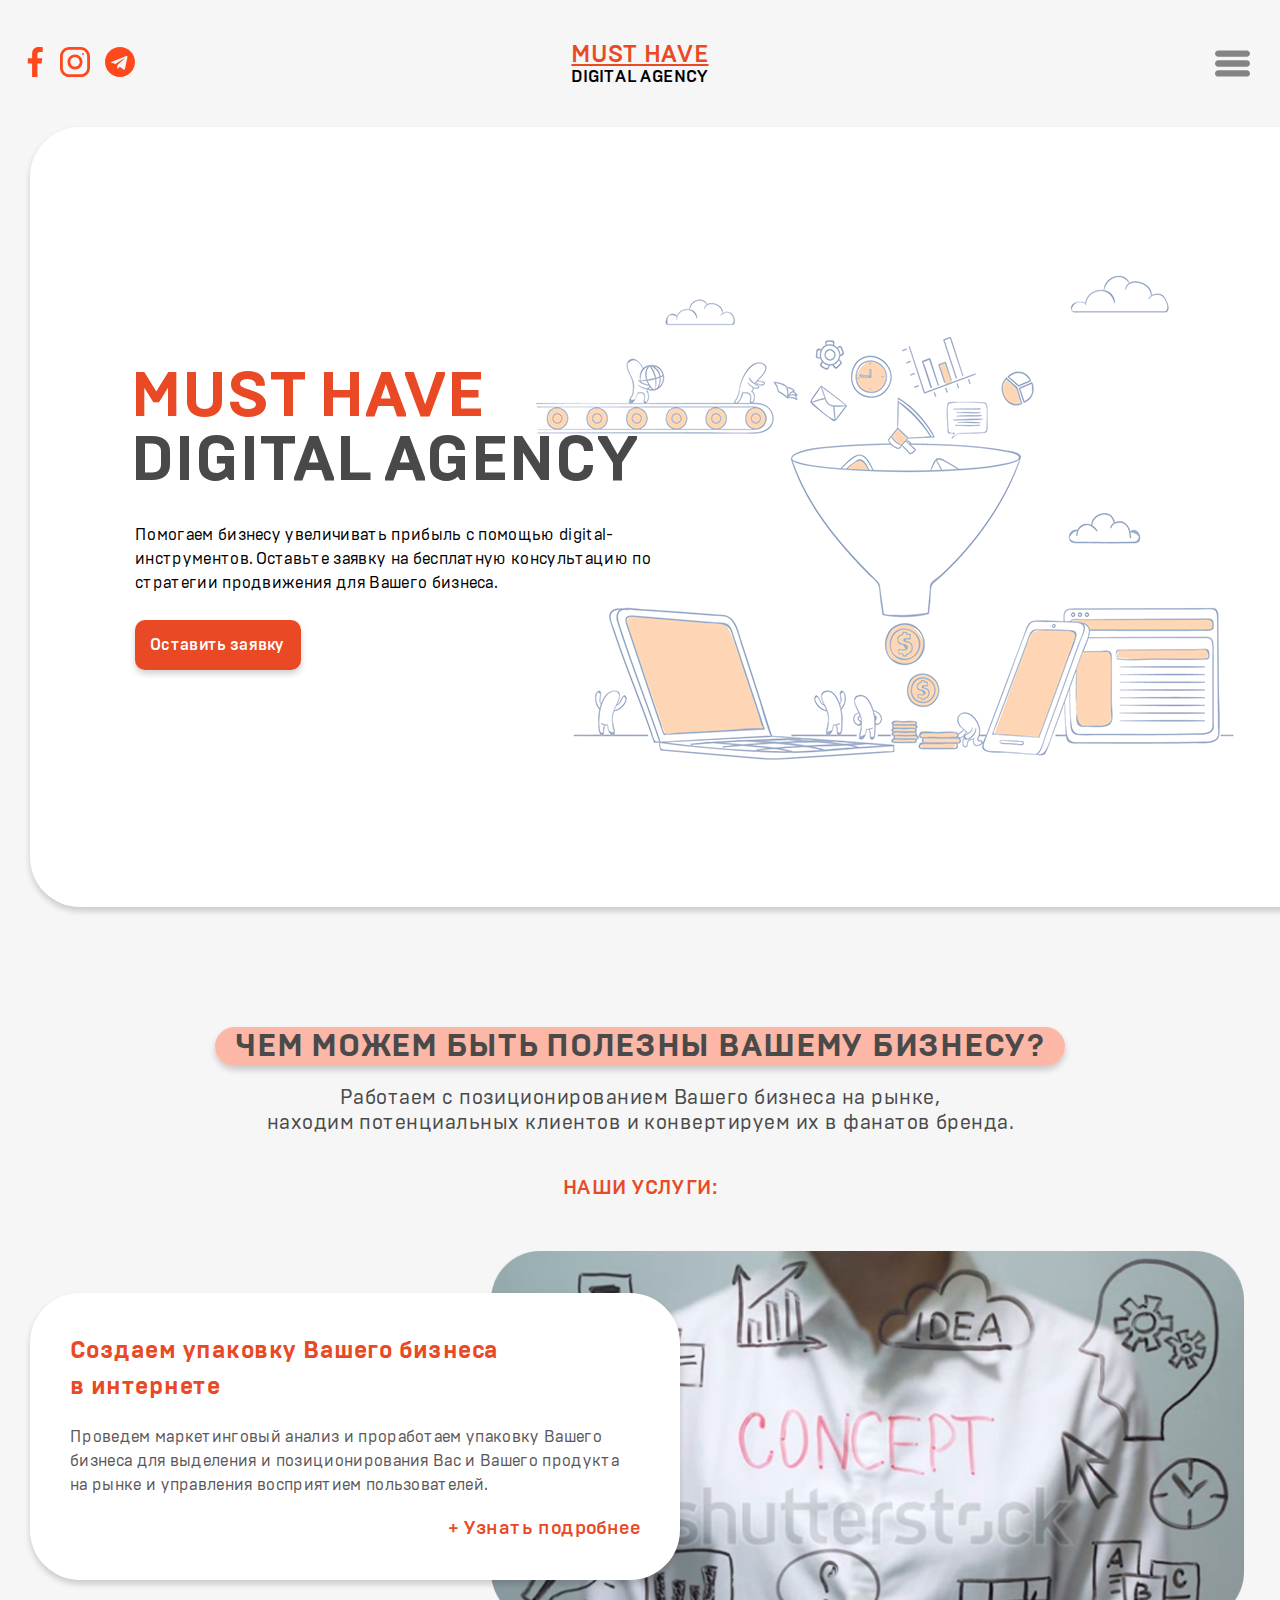
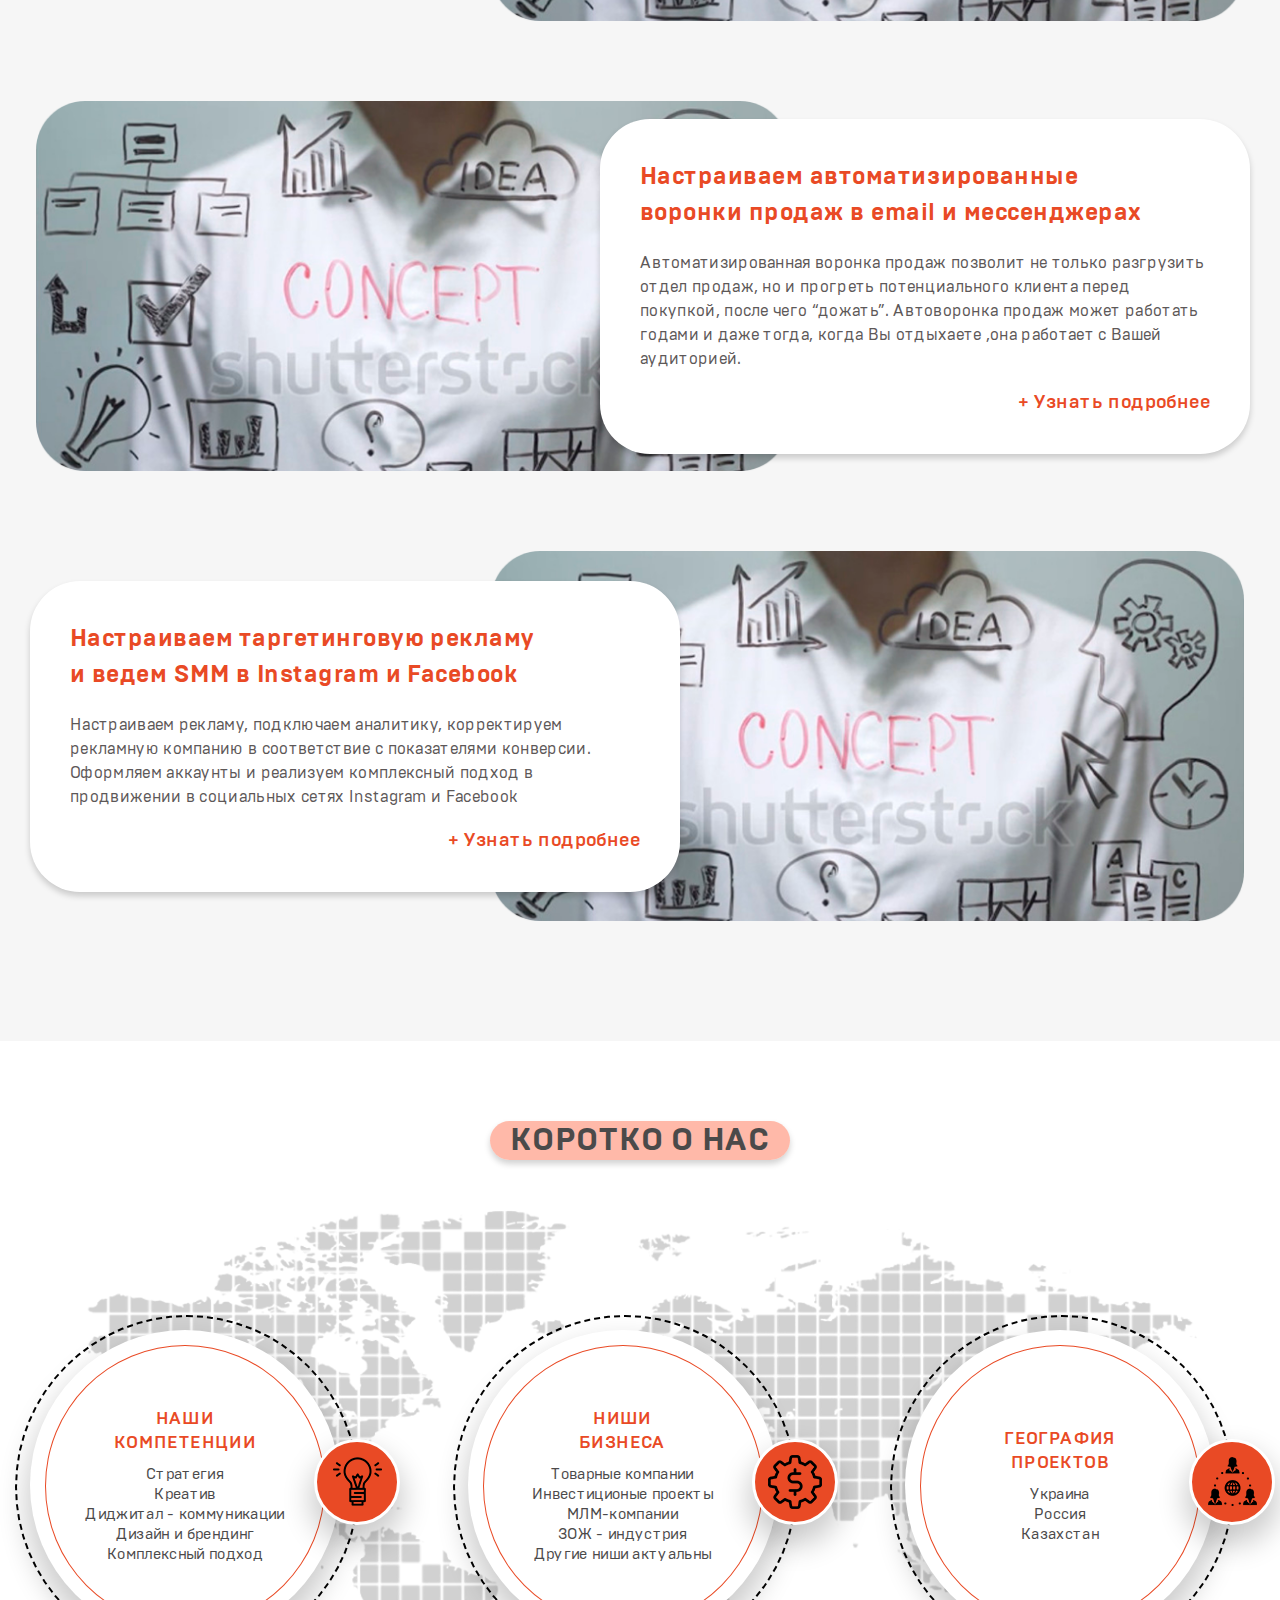
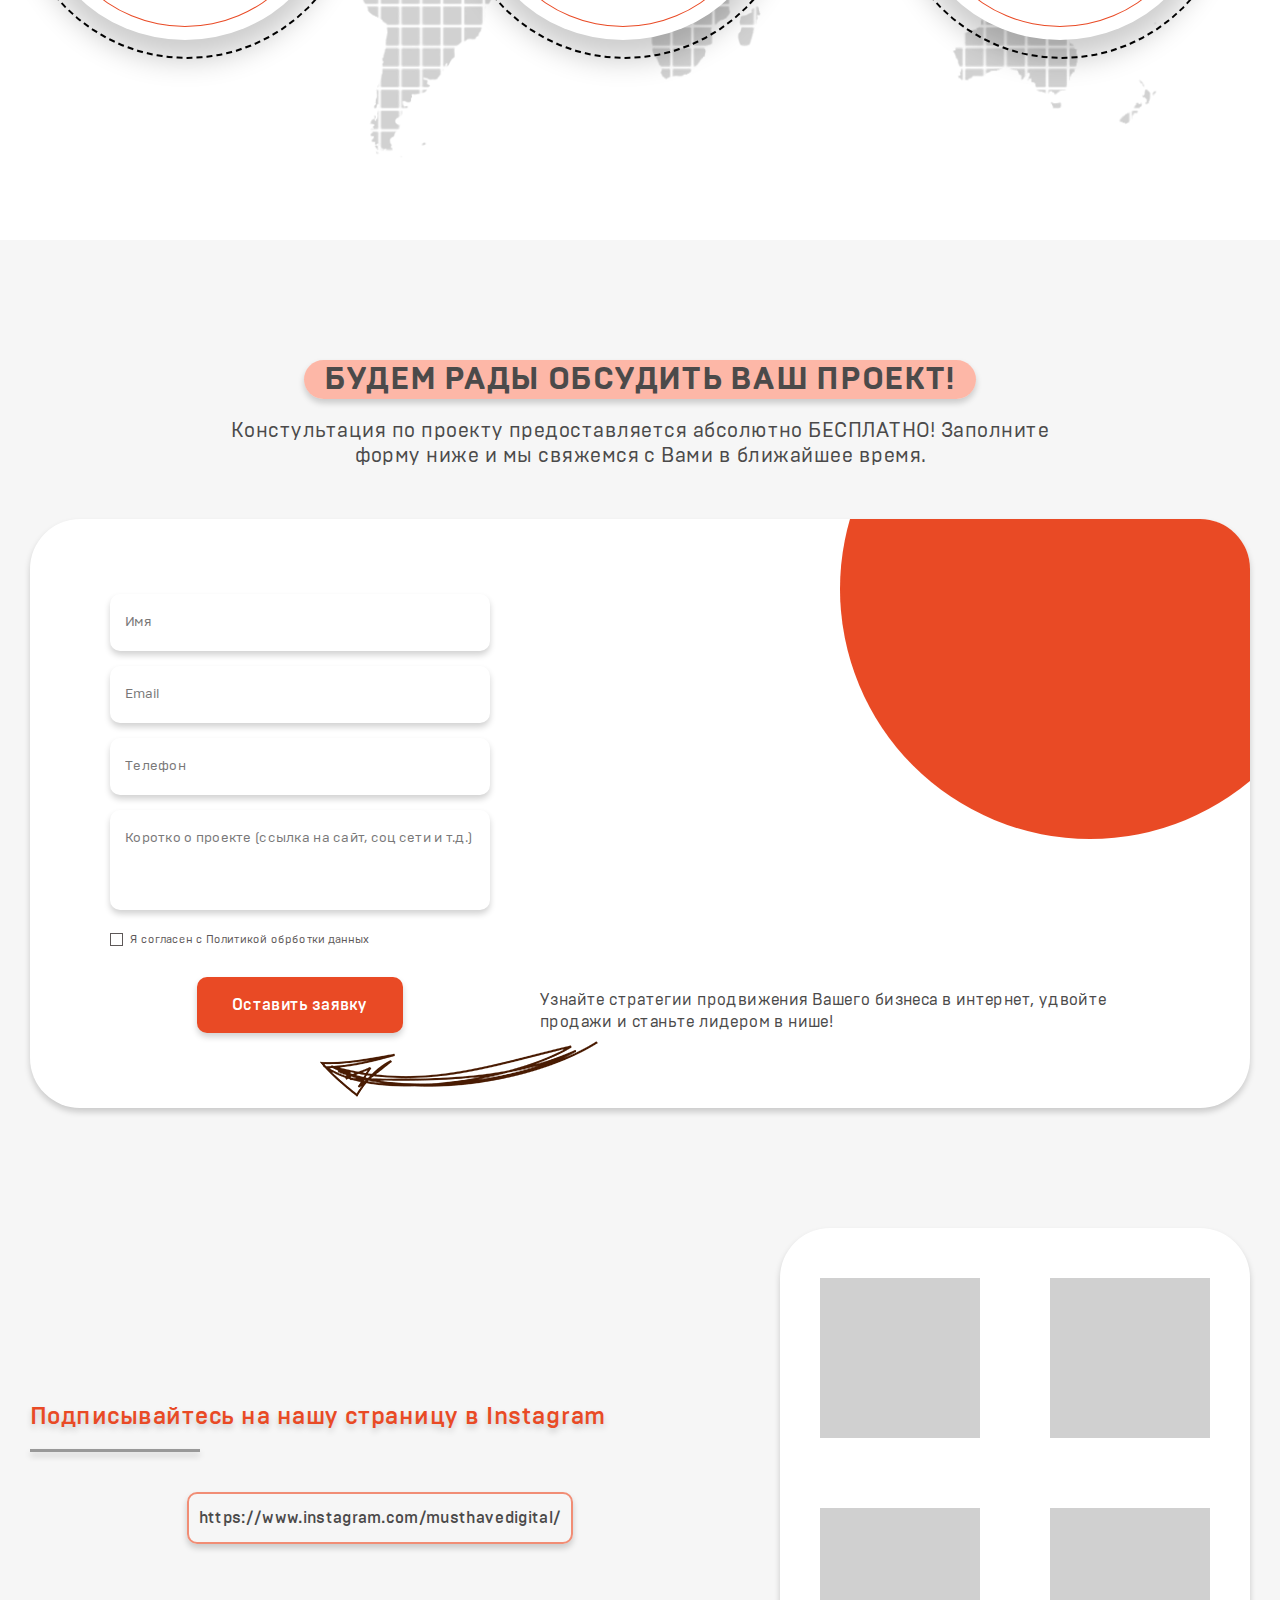
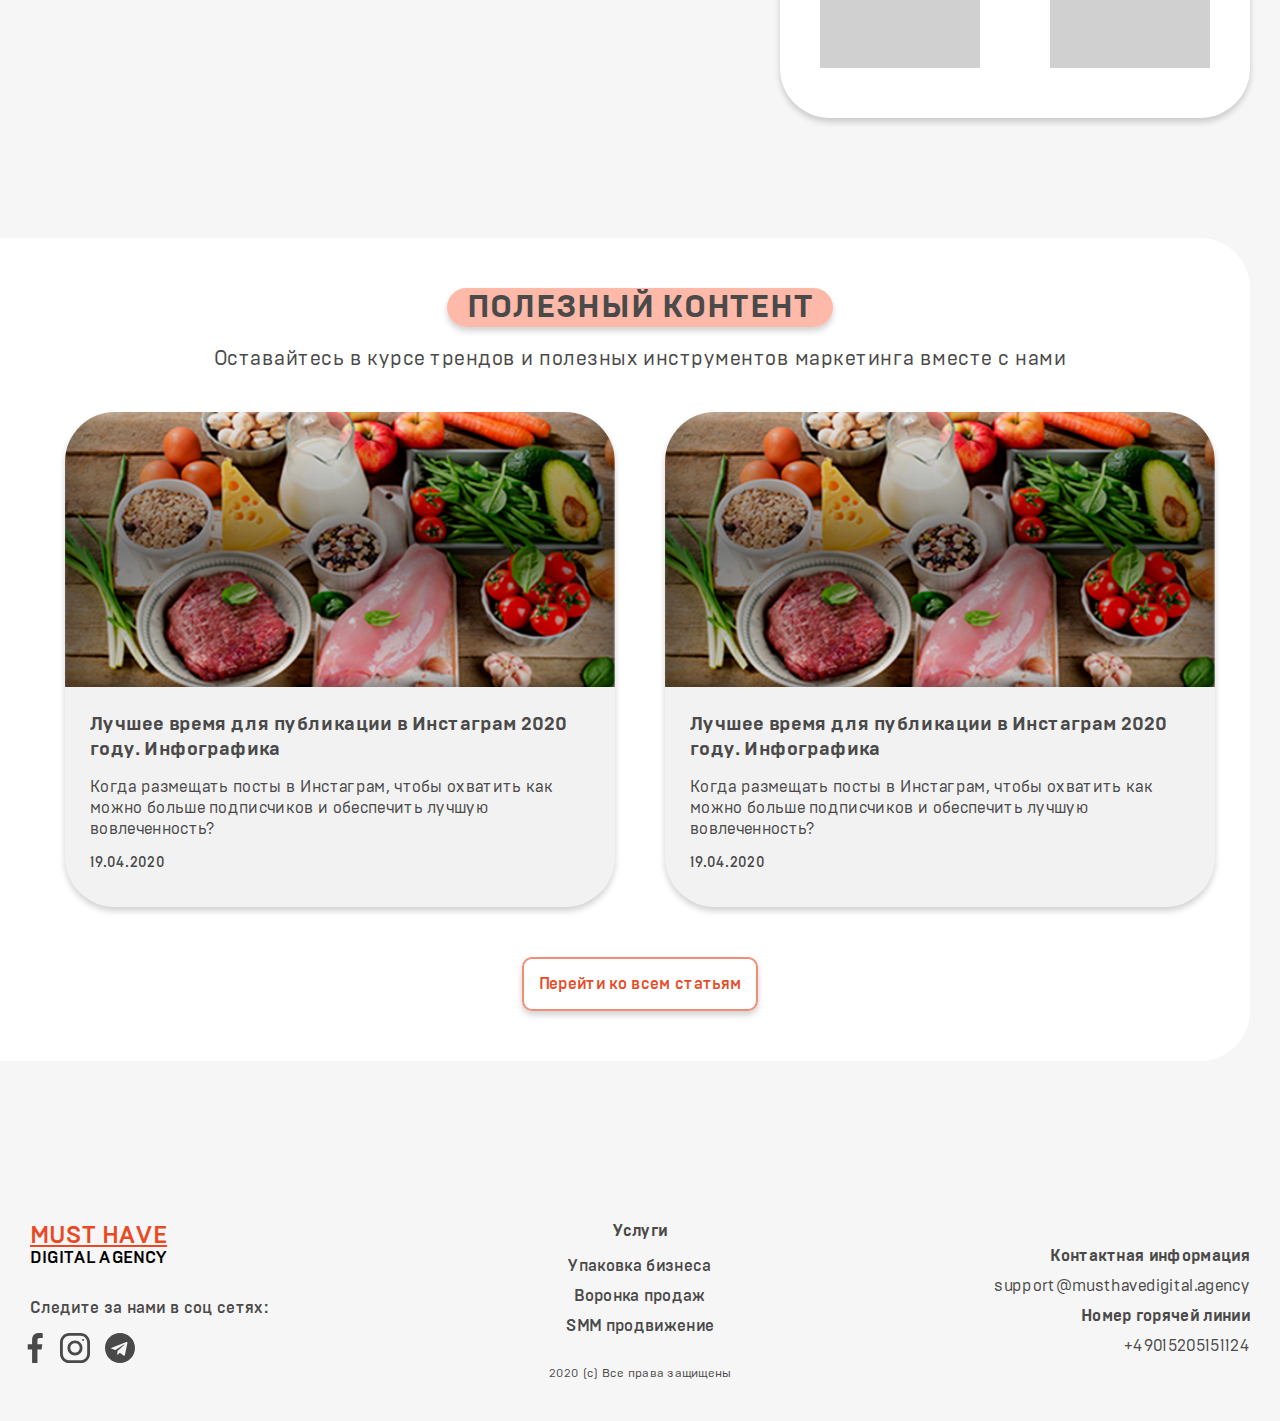
==== commit c671ffd2: "95% last" ====
--- a/index.html
+++ b/index.html
@@ -140,6 +140,69 @@
                         </div>
                     </div>
                 </section>
+                <section class="about padding margin">
+                    <div class="container">
+                        <div class="about_container">
+                            <div class="title_box">
+                                <h3 class="title_xl">коротко о нас</h3>
+                            </div>
+                            <div class="about_wrapper">
+                                <div class="about_box">
+                                    <div class="about_box_wrap">
+                                        <p class="about_title">
+                                            Наши<br>
+                                            компетенции
+                                        </p>
+                                        <p class="about_text">
+                                            Стратегия<br>
+                                            Креатив<br>
+                                            Диджитал - коммуникации<br>
+                                            Дизайн и брендинг<br>
+                                            Комплексный подход
+                                        </p>
+                                    </div>
+                                    <div class="about_img">
+                                        <span class="bg_creative_process"></span>
+                                    </div>
+                                </div>
+                                <div class="about_box">
+                                    <div class="about_box_wrap">
+                                        <p class="about_title">
+                                            ниши<br>
+                                            бизнеса
+                                        </p>
+                                        <p class="about_text">
+                                            Товарные компании <br>
+                                            Инвестиционые проекты<br>
+                                            МЛМ-компании<br>
+                                            ЗОЖ - индустрия<br>
+                                            Другие ниши актуальны
+                                        </p>
+                                    </div>
+                                    <div class="about_img">
+                                        <span class="bg_settings"></span>
+                                    </div>
+                                </div>
+                                <div class="about_box">
+                                    <div class="about_box_wrap">
+                                        <p class="about_title">
+                                            география<br>
+                                            проектов
+                                        </p>
+                                        <p class="about_text">
+                                            Украина<br>
+                                            Россия<br>
+                                            Казахстан
+                                        </p>
+                                    </div>
+                                    <div class="about_img">
+                                        <span class="bg_networking"></span>
+                                    </div>
+                                </div>
+                            </div>
+                        </div>
+                    </div>
+                </section>
                 <section class="home_feedback padding margin">
                     <div class="container">
                         <div class="home_feedback_container">
--- a/css/main.css
+++ b/css/main.css
@@ -371,6 +371,236 @@
       -o-transition: .3s;
       transition: .3s;
       background: #e94a25; }
+
+.about {
+  background: #fff; }
+  .about .container {
+    padding: 100px 0; }
+    @media (max-width: 1280px) {
+      .about .container {
+        padding: 80px 0; } }
+    @media (max-width: 990px) {
+      .about .container {
+        padding: 40px 0; } }
+
+.about_wrapper {
+  background: url(../img/about/map.png) no-repeat center center/contain;
+  height: 550px;
+  margin-top: 50px;
+  display: -webkit-box;
+  display: -webkit-flex;
+  display: -ms-flexbox;
+  display: flex;
+  -webkit-box-align: center;
+  -webkit-align-items: center;
+      -ms-flex-align: center;
+          align-items: center;
+  -webkit-box-pack: justify;
+  -webkit-justify-content: space-between;
+      -ms-flex-pack: justify;
+          justify-content: space-between; }
+  @media (max-width: 1200px) {
+    .about_wrapper {
+      -webkit-flex-wrap: wrap;
+          -ms-flex-wrap: wrap;
+              flex-wrap: wrap;
+      height: auto;
+      -webkit-box-pack: center;
+      -webkit-justify-content: center;
+          -ms-flex-pack: center;
+              justify-content: center; } }
+  @media (max-width: 990px) {
+    .about_wrapper {
+      display: -webkit-box;
+      display: -webkit-flex;
+      display: -ms-flexbox;
+      display: flex;
+      -webkit-box-orient: vertical;
+      -webkit-box-direction: normal;
+      -webkit-flex-direction: column;
+          -ms-flex-direction: column;
+              flex-direction: column;
+      -webkit-box-align: center;
+      -webkit-align-items: center;
+          -ms-flex-align: center;
+              align-items: center;
+      -webkit-box-pack: center;
+      -webkit-justify-content: center;
+          -ms-flex-pack: center;
+              justify-content: center; } }
+  @media (max-width: 770px) {
+    .about_wrapper {
+      background: none;
+      margin-top: 50px; } }
+  .about_wrapper .about_box {
+    background: #fff;
+    border-radius: 50%;
+    margin: 0 60px;
+    position: relative;
+    width: 300px;
+    height: 300px;
+    padding: 15px;
+    -webkit-box-shadow: 0 16px 29px 4px rgba(0, 0, 0, 0.2);
+            box-shadow: 0 16px 29px 4px rgba(0, 0, 0, 0.2); }
+    @media (max-width: 1366px) {
+      .about_wrapper .about_box {
+        width: 280px;
+        height: 280px;
+        margin: 0 40px; } }
+    @media (max-width: 1200px) {
+      .about_wrapper .about_box {
+        margin: 25px 60px; } }
+    @media (max-width: 990px) {
+      .about_wrapper .about_box {
+        margin: 0; } }
+    @media (max-width: 576px) {
+      .about_wrapper .about_box {
+        padding: 10px;
+        height: 260px;
+        width: 260px; } }
+    .about_wrapper .about_box::before {
+      content: '';
+      height: 100%;
+      position: absolute;
+      width: 100%;
+      left: -15px;
+      top: -15px;
+      padding: 15px;
+      border-radius: 50%;
+      display: block;
+      border: 2px dashed #000; }
+      @media (max-width: 576px) {
+        .about_wrapper .about_box::before {
+          padding: 10px;
+          left: -10px;
+          top: -10px; } }
+    .about_wrapper .about_box .about_box_wrap {
+      border-radius: 50%;
+      border: 1px solid #e94a25;
+      height: 100%;
+      display: -webkit-box;
+      display: -webkit-flex;
+      display: -ms-flexbox;
+      display: flex;
+      -webkit-box-orient: vertical;
+      -webkit-box-direction: normal;
+      -webkit-flex-direction: column;
+          -ms-flex-direction: column;
+              flex-direction: column;
+      -webkit-box-align: center;
+      -webkit-align-items: center;
+          -ms-flex-align: center;
+              align-items: center;
+      -webkit-box-pack: center;
+      -webkit-justify-content: center;
+          -ms-flex-pack: center;
+              justify-content: center; }
+    .about_wrapper .about_box p {
+      text-align: center; }
+    .about_wrapper .about_box .about_title {
+      text-transform: uppercase;
+      color: #e94a25;
+      font: 1.2rem/30px "Medium";
+      letter-spacing: .4px;
+      margin-bottom: 15px; }
+      @media (max-width: 1280px) {
+        .about_wrapper .about_box .about_title {
+          margin-bottom: 10px;
+          font: 1.1rem/24px "Medium"; } }
+      @media (max-width: 576px) {
+        .about_wrapper .about_box .about_title {
+          margin-top: -20px; } }
+    .about_wrapper .about_box .about_text {
+      font: 1rem/24px "Regular";
+      color: #4b4a4a;
+      letter-spacing: .32px; }
+      @media (max-width: 1280px) {
+        .about_wrapper .about_box .about_text {
+          font: .95rem/20px "Regular"; } }
+    .about_wrapper .about_box .about_img {
+      position: absolute;
+      height: 100px;
+      width: 100px;
+      display: -webkit-box;
+      display: -webkit-flex;
+      display: -ms-flexbox;
+      display: flex;
+      -webkit-box-align: center;
+      -webkit-align-items: center;
+          -ms-flex-align: center;
+              align-items: center;
+      -webkit-box-pack: center;
+      -webkit-justify-content: center;
+          -ms-flex-pack: center;
+              justify-content: center;
+      border: 3px solid #ffffff;
+      -webkit-box-shadow: 0 16px 29px 4px rgba(0, 0, 0, 0.2);
+              box-shadow: 0 16px 29px 4px rgba(0, 0, 0, 0.2);
+      background-color: #e94a25;
+      border-radius: 50%;
+      top: 35%;
+      z-index: 9;
+      right: -70px; }
+      @media (max-width: 1280px) {
+        .about_wrapper .about_box .about_img {
+          height: 80px;
+          width: 80px;
+          right: -60px; } }
+      @media (max-width: 576px) {
+        .about_wrapper .about_box .about_img {
+          height: 75px;
+          width: 75px;
+          right: -50px;
+          top: 38%; } }
+      @media (max-width: 420px) {
+        .about_wrapper .about_box .about_img {
+          top: 1%;
+          right: -15px; } }
+  .about_wrapper .about_box:first-child {
+    margin-left: 0; }
+    @media (max-width: 1200px) {
+      .about_wrapper .about_box:first-child {
+        margin-left: 60px; } }
+    @media (max-width: 990px) {
+      .about_wrapper .about_box:first-child {
+        margin: 0; } }
+  @media (max-width: 990px) {
+    .about_wrapper .about_box:nth-child(2) {
+      margin: 70px 0; } }
+  .about_wrapper .about_box:last-child {
+    margin-right: 45px; }
+    @media (max-width: 1280px) {
+      .about_wrapper .about_box:last-child {
+        margin-right: 35px; } }
+    @media (max-width: 1200px) {
+      .about_wrapper .about_box:last-child {
+        margin: 25px 60px; } }
+    @media (max-width: 990px) {
+      .about_wrapper .about_box:last-child {
+        margin: 0; } }
+
+.bg_creative_process {
+  display: block;
+  width: 49px;
+  height: 49px;
+  background: url("../img/about/about-sprite.png") -84px -10px; }
+
+.bg_networking {
+  display: block;
+  width: 49px;
+  height: 49px;
+  background: url("../img/about/about-sprite.png") -10px -84px; }
+  @media (max-width: 576px) {
+    .bg_networking {
+      position: relative;
+      top: -2.5px;
+      right: -1px; } }
+
+.bg_settings {
+  display: block;
+  width: 54px;
+  height: 54px;
+  background: url("../img/about/about-sprite.png") -10px -10px; }
 
 .home_feedback .section_pretitle {
   max-width: 850px;
@@ -1107,6 +1337,7 @@
 .checkbox label {
   position: relative;
   display: inline-block;
+  cursor: pointer;
   padding-left: 20px;
   letter-spacing: .2px;
   font: .7rem "Regular";
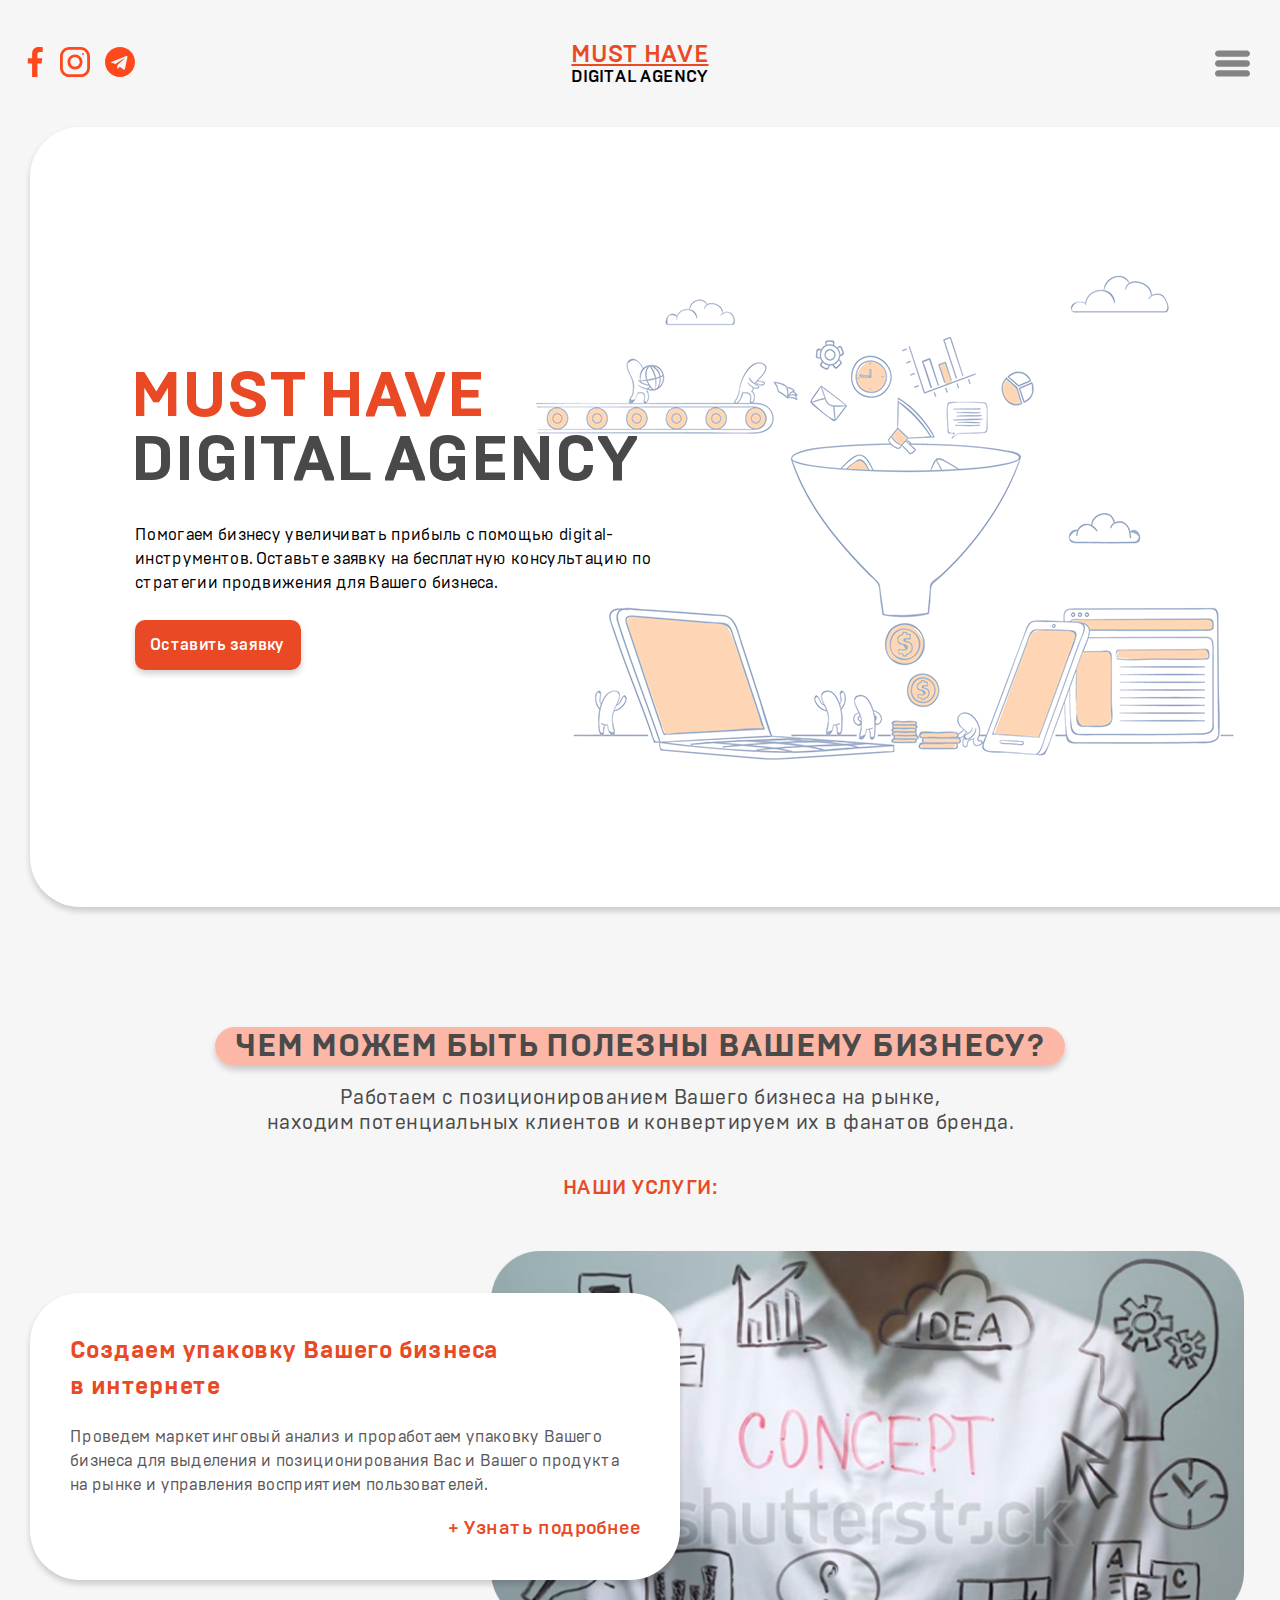
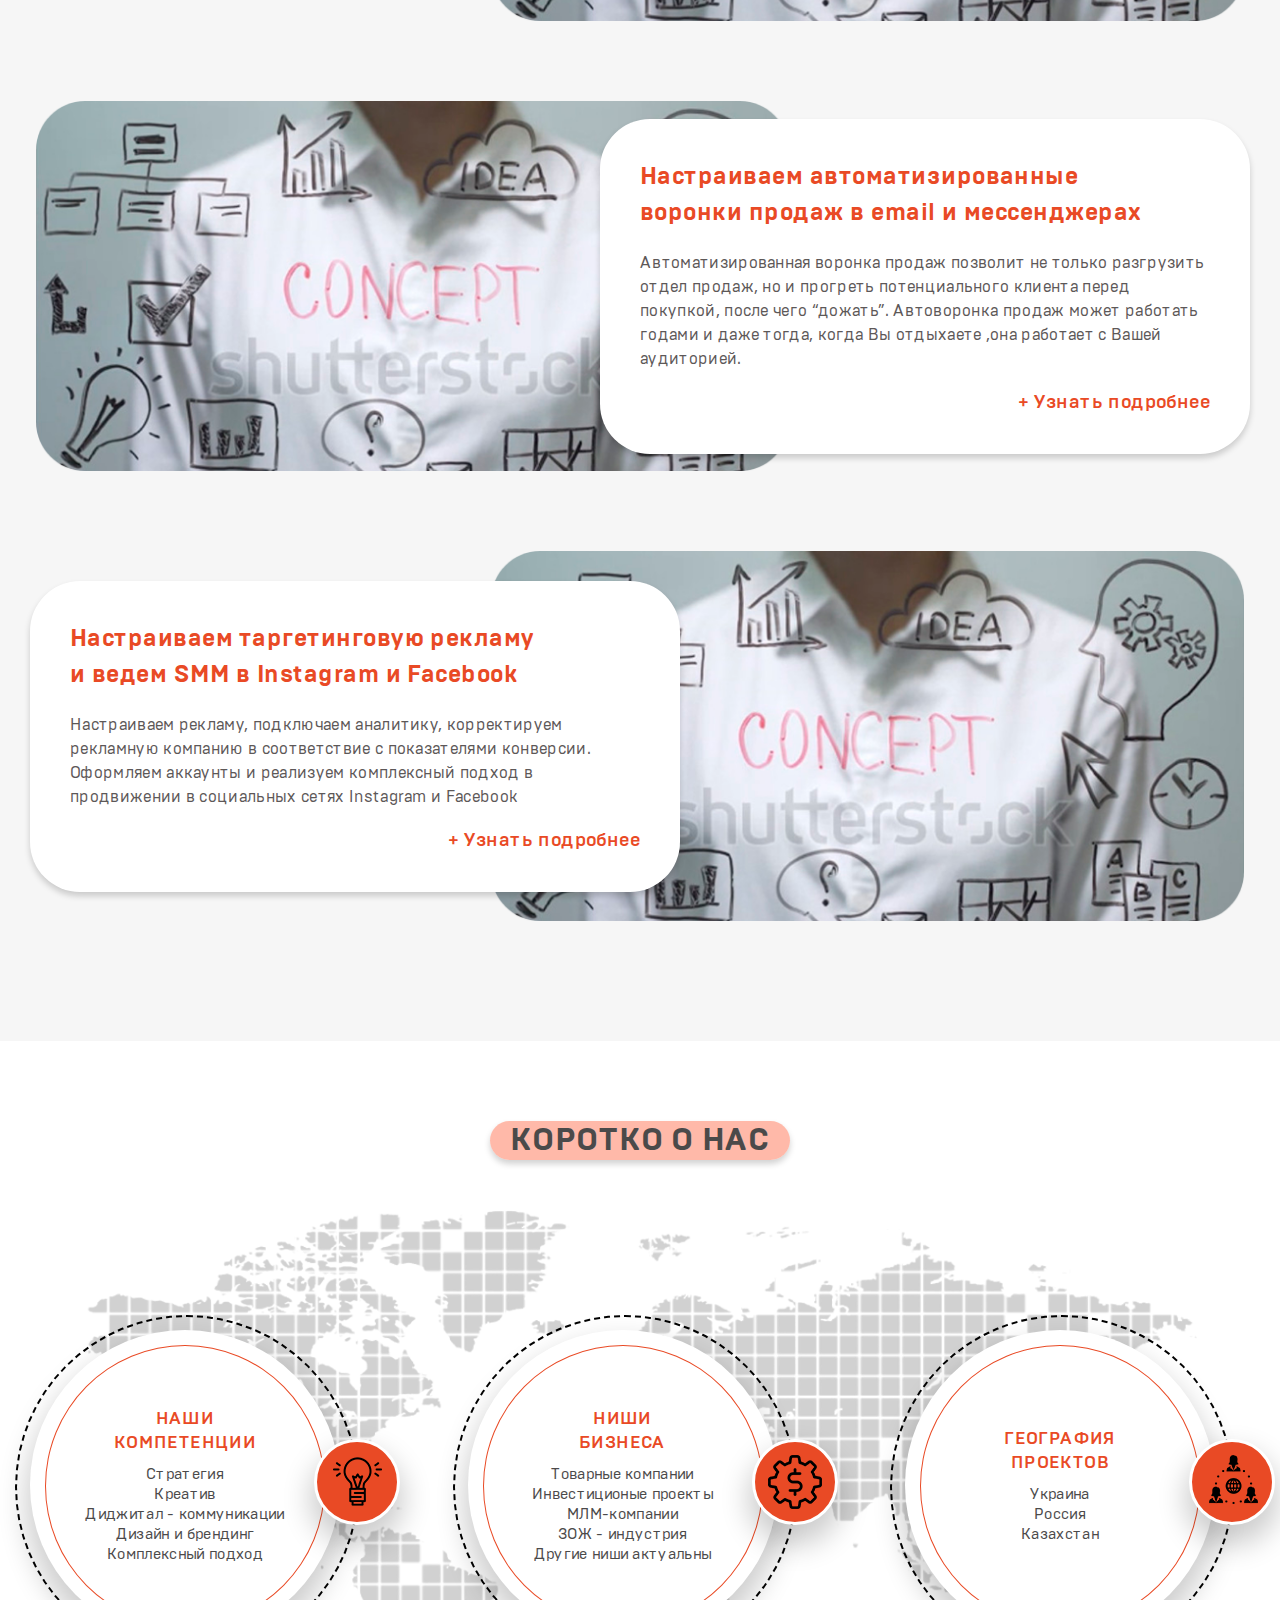
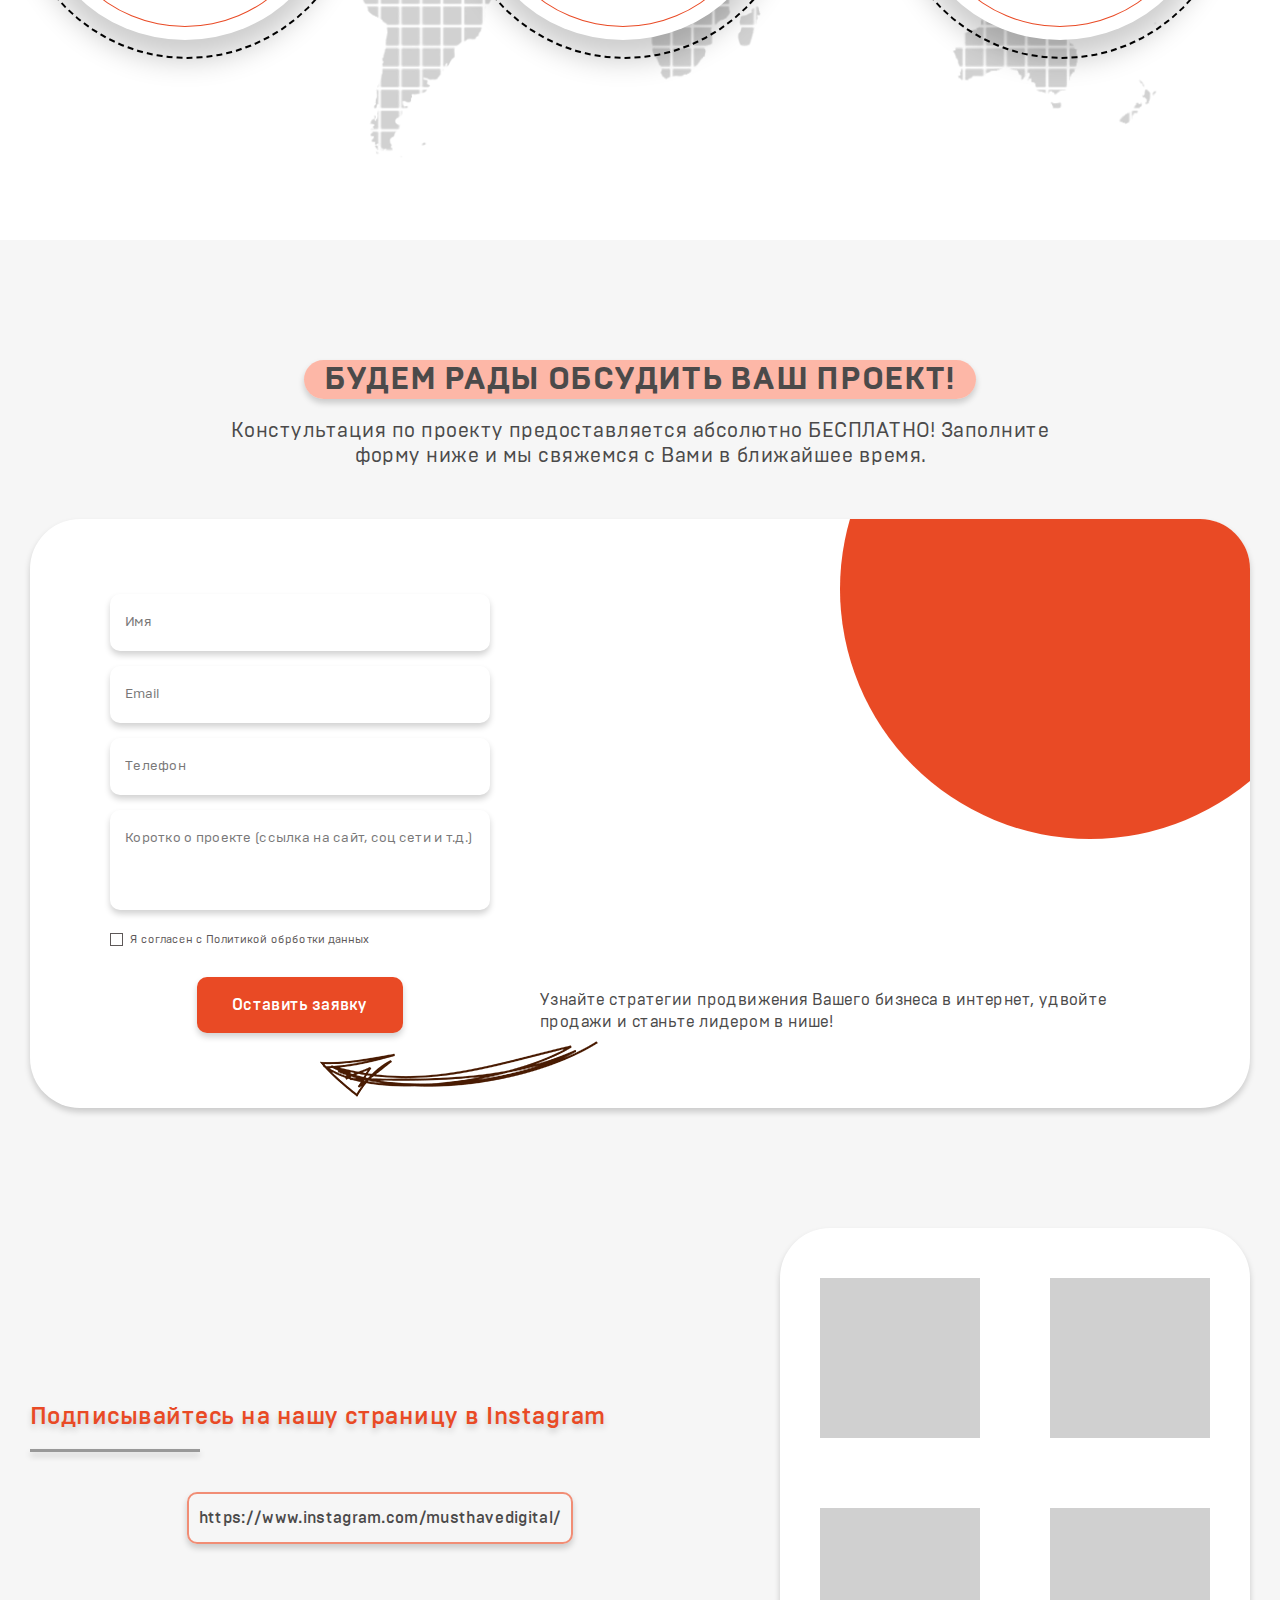
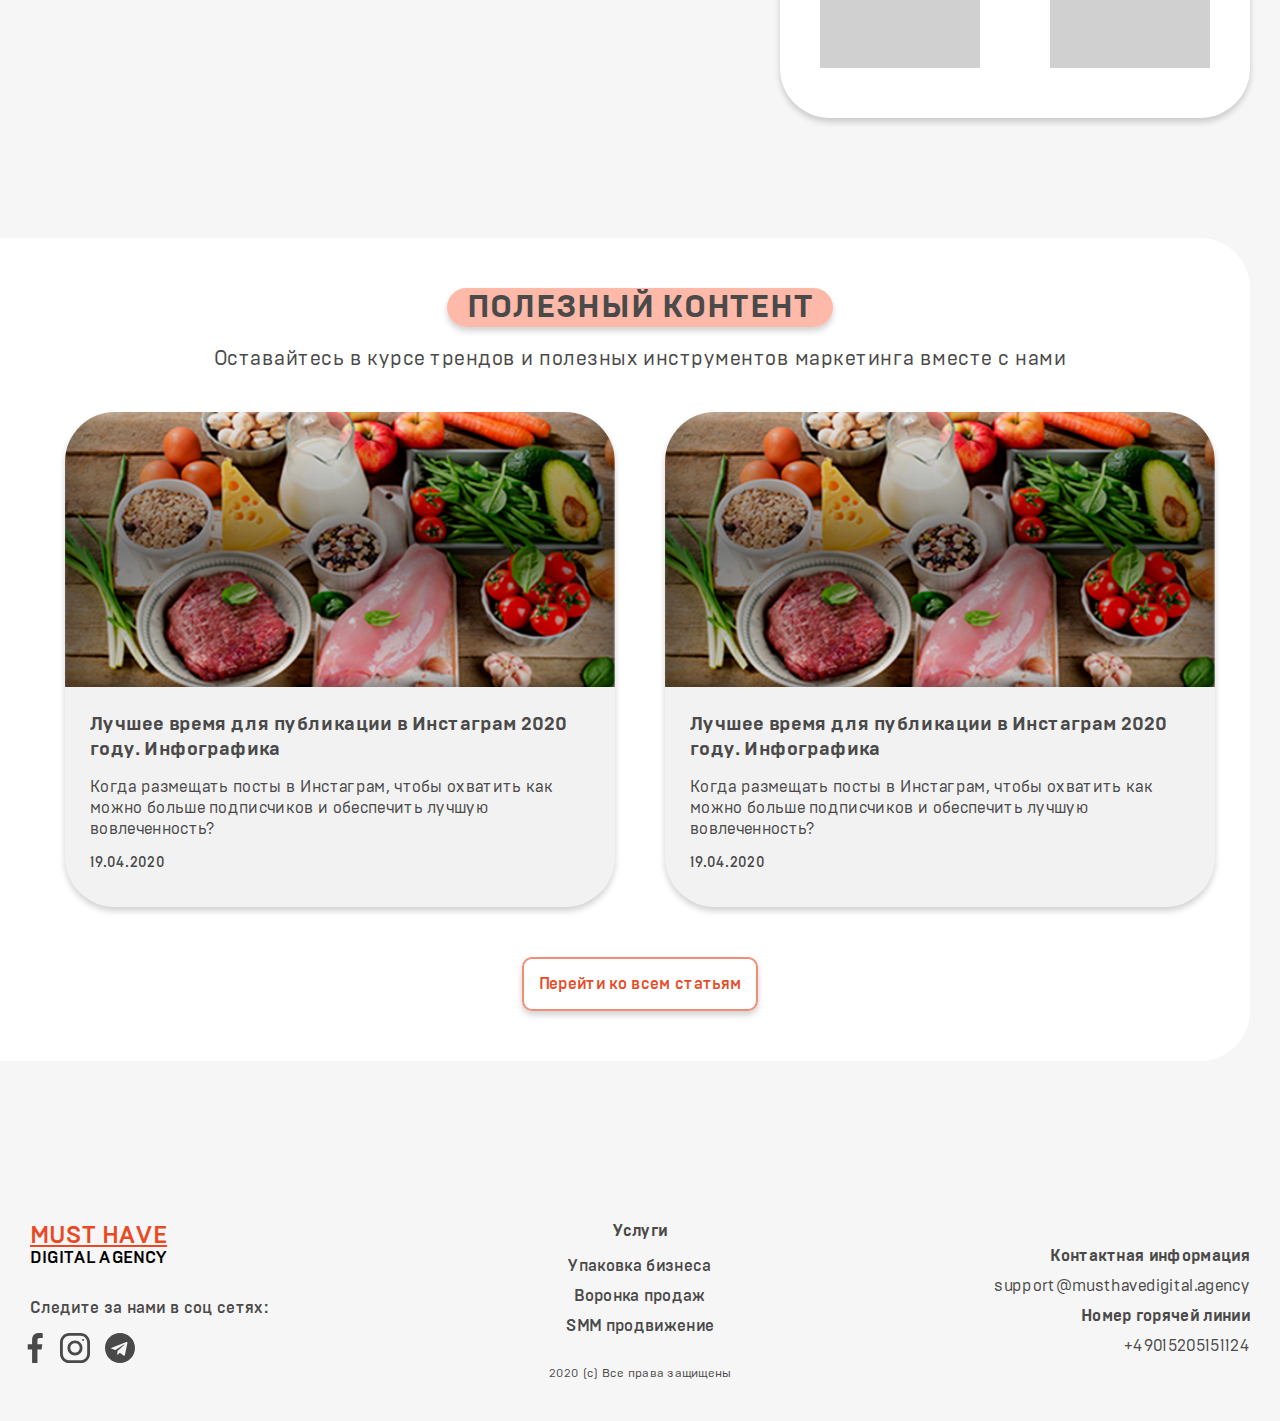
==== commit 9b05054e: "input" ====
--- a/index.html
+++ b/index.html
@@ -222,7 +222,7 @@
                                         <input type="email" name="home_email" placeholder="Email" required>
                                     </div>
                                     <div class="input_box">
-                                        <input type="text" name="home_phone" placeholder="Телефон" maxlength="30" required>
+                                        <input type="text" name="home_phone" class="phone" placeholder="Телефон" maxlength="25" required>
                                     </div>
                                     <div class="input_box">
                                         <textarea name="home_textarea" maxlength="1000" minlength="20" placeholder="Коротко о проекте (ссылка на сайт, соц сети и т.д.)"></textarea>
--- a/css/main.css
+++ b/css/main.css
@@ -589,12 +589,10 @@
   display: block;
   width: 49px;
   height: 49px;
-  background: url("../img/about/about-sprite.png") -10px -84px; }
-  @media (max-width: 576px) {
-    .bg_networking {
-      position: relative;
-      top: -2.5px;
-      right: -1px; } }
+  background: url("../img/about/about-sprite.png") -10px -84px;
+  position: relative;
+  top: -2.5px;
+  right: -1px; }
 
 .bg_settings {
   display: block;
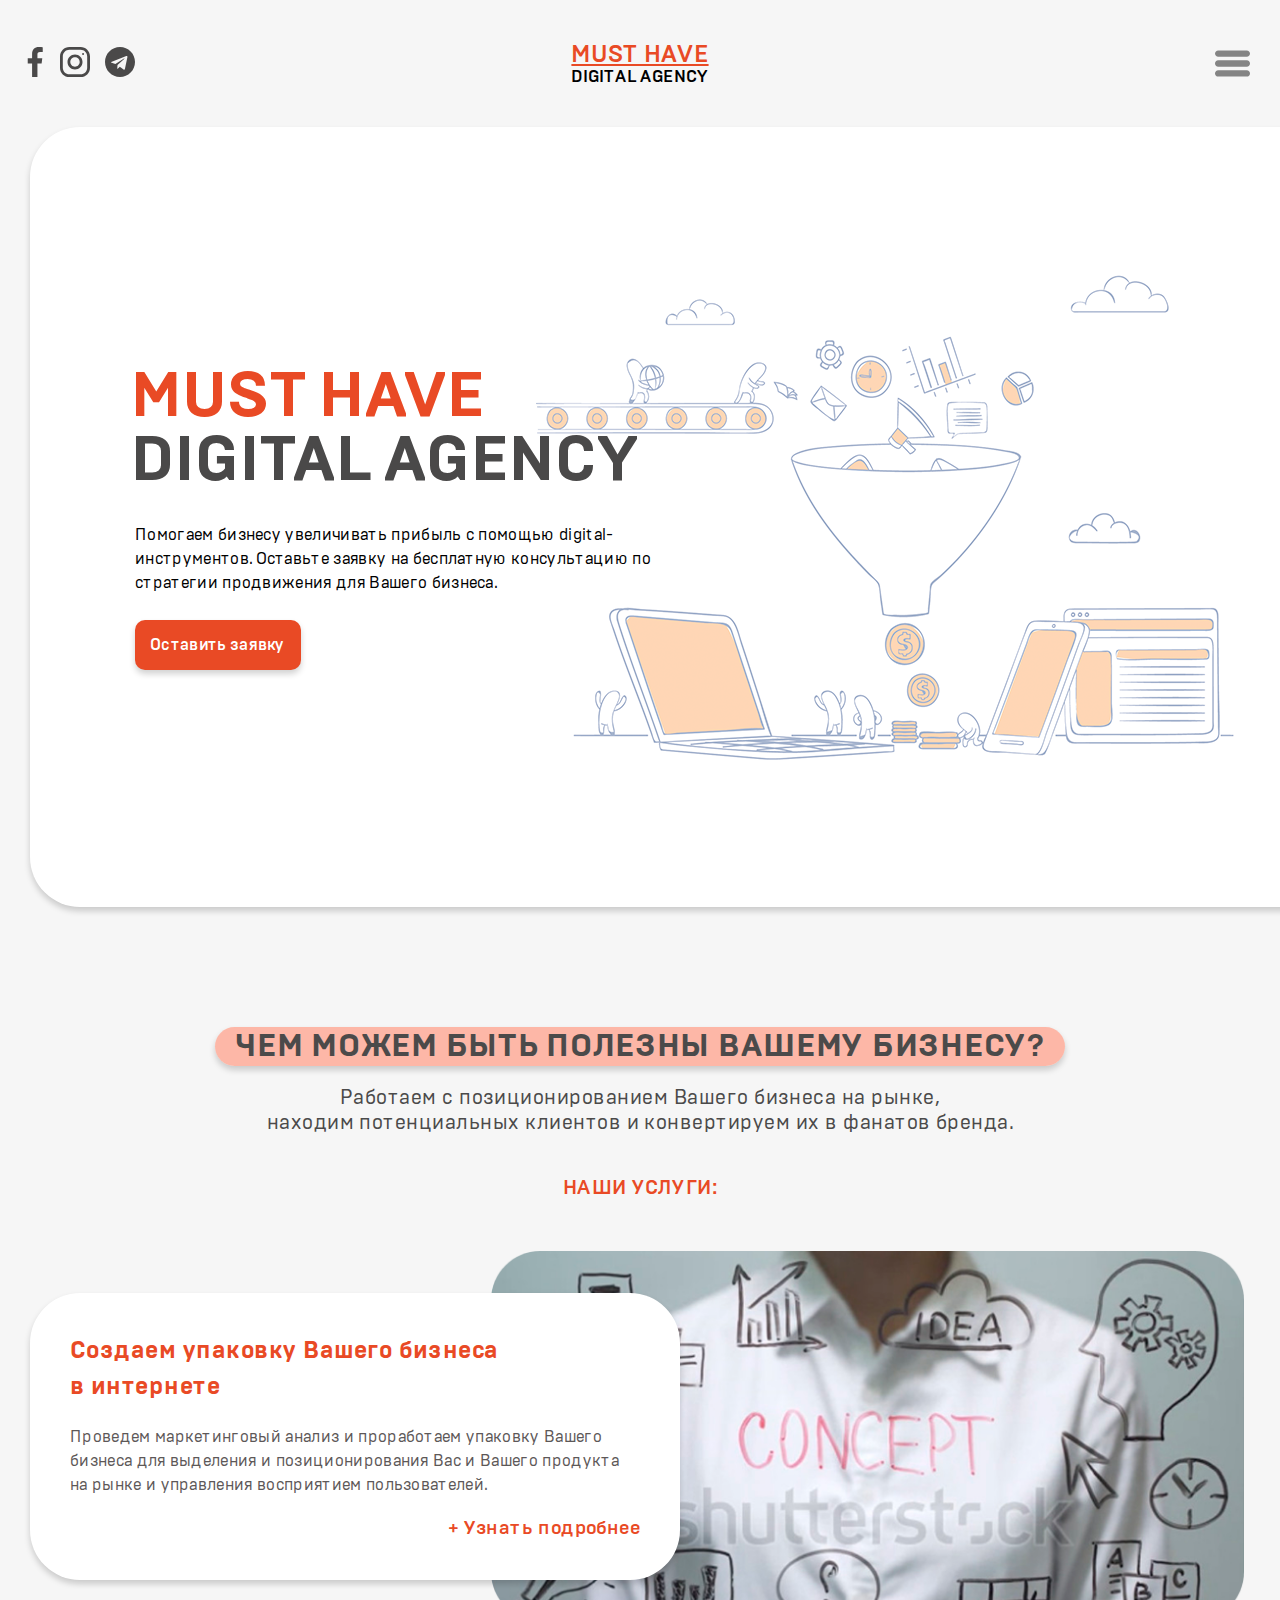
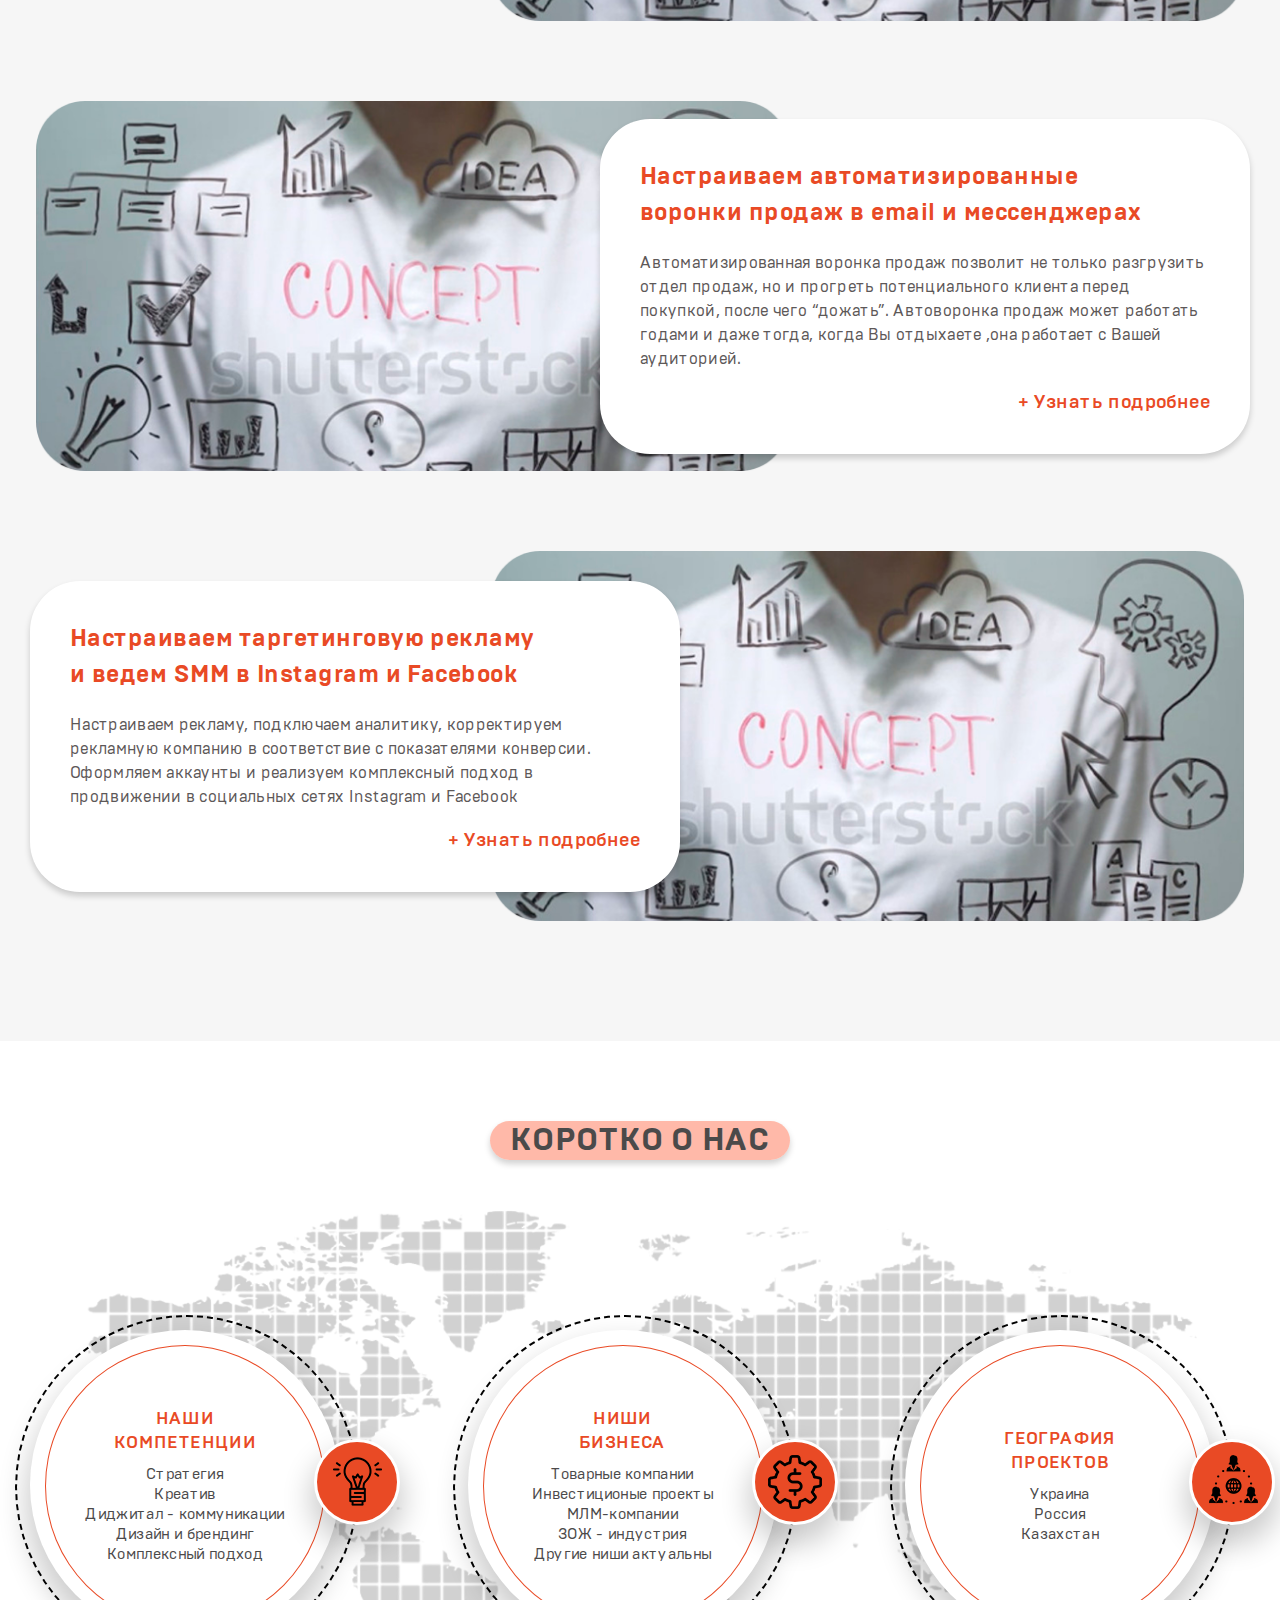
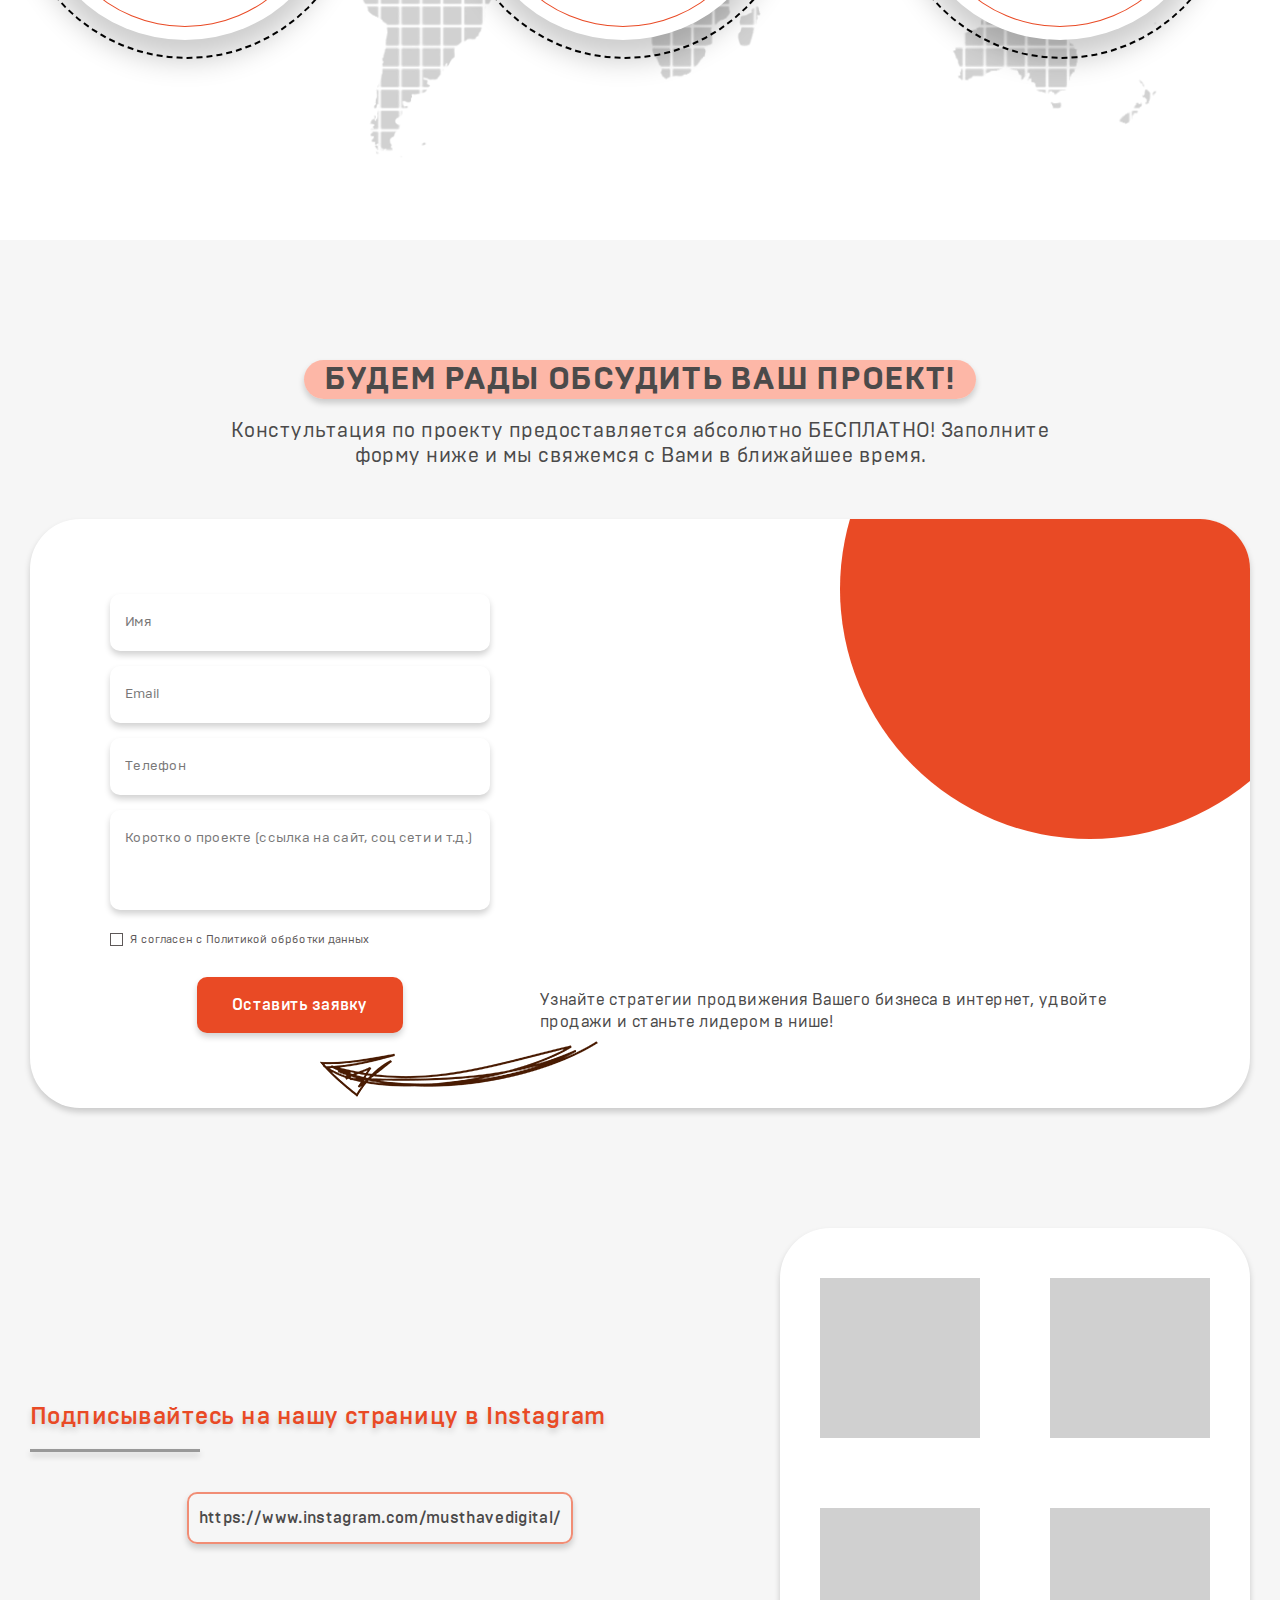
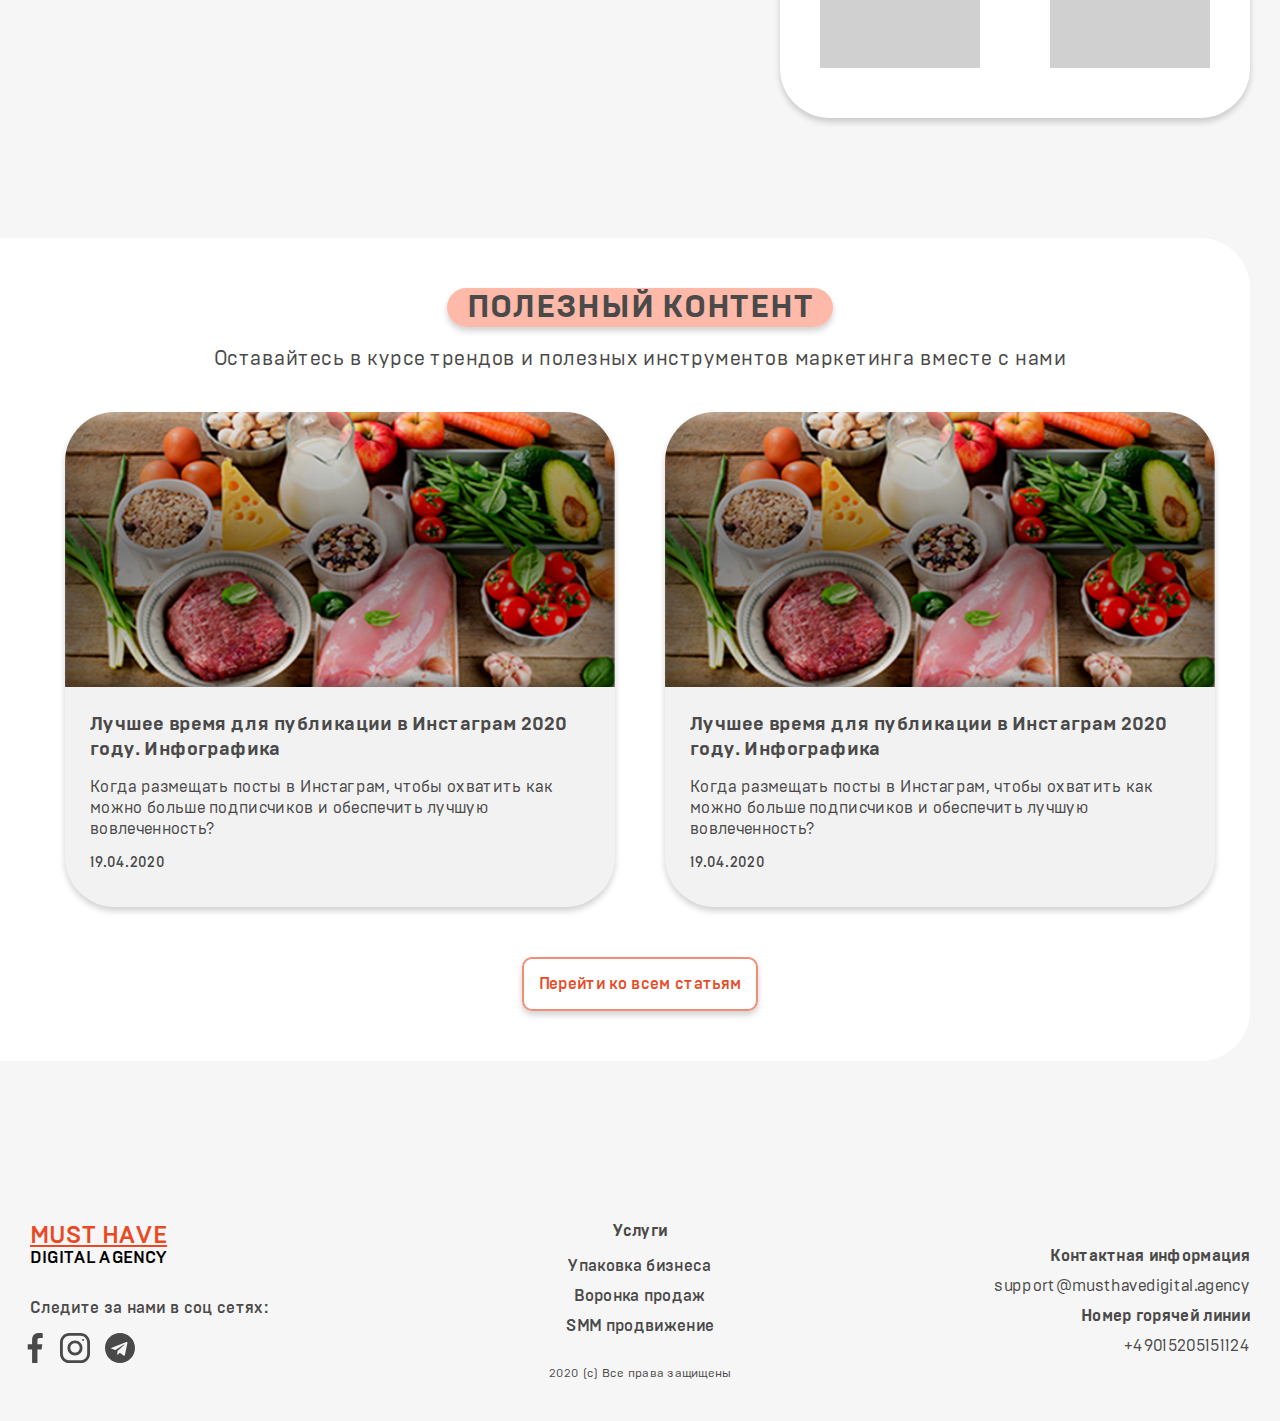
==== commit 531bf3a1: "90%" ====
--- a/index.html
+++ b/index.html
@@ -18,28 +18,59 @@
                     <div class="header_container">
                         <div class="header_social_box">
                             <a href="#">
-                                <?xml version="1.0"?>
-                                <svg xmlns="http://www.w3.org/2000/svg" id="Bold" enable-background="new 0 0 24 24" height="512px" viewBox="0 0 24 24" width="512px" class=""><g><path d="m15.997 3.985h2.191v-3.816c-.378-.052-1.678-.169-3.192-.169-3.159 0-5.323 1.987-5.323 5.639v3.361h-3.486v4.266h3.486v10.734h4.274v-10.733h3.345l.531-4.266h-3.877v-2.939c.001-1.233.333-2.077 2.051-2.077z" data-original="#000000" class="active-path" data-old_color="#000000" fill="#FF491D"/></g> </svg>
+                                <span class="active-icon">
+                                    <?xml version="1.0"?>
+                                    <svg xmlns="http://www.w3.org/2000/svg" id="Bold" enable-background="new 0 0 24 24" height="512px" viewBox="0 0 24 24" width="512px" class=""><g><path d="m15.997 3.985h2.191v-3.816c-.378-.052-1.678-.169-3.192-.169-3.159 0-5.323 1.987-5.323 5.639v3.361h-3.486v4.266h3.486v10.734h4.274v-10.733h3.345l.531-4.266h-3.877v-2.939c.001-1.233.333-2.077 2.051-2.077z" data-original="#000000" class="active-path" data-old_color="#000000" fill="#FF491D"/></g> </svg>
+                                </span>
+                                <span class="disabled-icon">
+                                    <?xml version="1.0"?>
+                                    <svg xmlns="http://www.w3.org/2000/svg" id="Bold" enable-background="new 0 0 24 24" height="512px" viewBox="0 0 24 24" width="512px"><g><path d="m15.997 3.985h2.191v-3.816c-.378-.052-1.678-.169-3.192-.169-3.159 0-5.323 1.987-5.323 5.639v3.361h-3.486v4.266h3.486v10.734h4.274v-10.733h3.345l.531-4.266h-3.877v-2.939c.001-1.233.333-2.077 2.051-2.077z" data-original="#000000" class="active-path" data-old_color="#000000" fill="#4A4949"/></g> </svg>
+                                </span>
                             </a>
                             <a href="#">
-                                <?xml version="1.0"?>
-                                <svg xmlns="http://www.w3.org/2000/svg" xmlns:xlink="http://www.w3.org/1999/xlink" version="1.1" id="Capa_1" x="0px" y="0px" viewBox="0 0 512 512" style="enable-background:new 0 0 512 512;" xml:space="preserve" width="512px" height="512px"><g><g>
-                                    <g>
-                                        <path d="M352,0H160C71.648,0,0,71.648,0,160v192c0,88.352,71.648,160,160,160h192c88.352,0,160-71.648,160-160V160    C512,71.648,440.352,0,352,0z M464,352c0,61.76-50.24,112-112,112H160c-61.76,0-112-50.24-112-112V160C48,98.24,98.24,48,160,48    h192c61.76,0,112,50.24,112,112V352z" data-original="#000000" class="active-path" data-old_color="#000000" fill="#FF491D"/>
-                                    </g>
-                                </g><g>
-                                    <g>
-                                        <path d="M256,128c-70.688,0-128,57.312-128,128s57.312,128,128,128s128-57.312,128-128S326.688,128,256,128z M256,336    c-44.096,0-80-35.904-80-80c0-44.128,35.904-80,80-80s80,35.872,80,80C336,300.096,300.096,336,256,336z" data-original="#000000" class="active-path" data-old_color="#000000" fill="#FF491D"/>
-                                    </g>
-                                </g><g>
-                                    <g>
-                                        <circle cx="393.6" cy="118.4" r="17.056" data-original="#000000" class="active-path" data-old_color="#000000" fill="#FF491D"/>
-                                    </g>
-                                </g></g> </svg>
+                                <span class="active-icon">
+                                    <?xml version="1.0"?>
+                                    <svg xmlns="http://www.w3.org/2000/svg" xmlns:xlink="http://www.w3.org/1999/xlink" version="1.1" id="Capa_1" x="0px" y="0px" viewBox="0 0 512 512" style="enable-background:new 0 0 512 512;" xml:space="preserve" width="512px" height="512px"><g><g>
+                                        <g>
+                                            <path d="M352,0H160C71.648,0,0,71.648,0,160v192c0,88.352,71.648,160,160,160h192c88.352,0,160-71.648,160-160V160    C512,71.648,440.352,0,352,0z M464,352c0,61.76-50.24,112-112,112H160c-61.76,0-112-50.24-112-112V160C48,98.24,98.24,48,160,48    h192c61.76,0,112,50.24,112,112V352z" data-original="#000000" class="active-path" data-old_color="#000000" fill="#FF491D"/>
+                                        </g>
+                                    </g><g>
+                                        <g>
+                                            <path d="M256,128c-70.688,0-128,57.312-128,128s57.312,128,128,128s128-57.312,128-128S326.688,128,256,128z M256,336    c-44.096,0-80-35.904-80-80c0-44.128,35.904-80,80-80s80,35.872,80,80C336,300.096,300.096,336,256,336z" data-original="#000000" class="active-path" data-old_color="#000000" fill="#FF491D"/>
+                                        </g>
+                                    </g><g>
+                                        <g>
+                                            <circle cx="393.6" cy="118.4" r="17.056" data-original="#000000" class="active-path" data-old_color="#000000" fill="#FF491D"/>
+                                        </g>
+                                    </g></g> </svg>
+                                </span>
+                                <span class="disabled-icon">
+                                    <?xml version="1.0"?>
+                                        <svg xmlns="http://www.w3.org/2000/svg" xmlns:xlink="http://www.w3.org/1999/xlink" version="1.1" id="Capa_1" x="0px" y="0px" viewBox="0 0 512 512" style="enable-background:new 0 0 512 512;" xml:space="preserve" width="512px" height="512px"><g><g>
+                                            <g>
+                                                <path d="M352,0H160C71.648,0,0,71.648,0,160v192c0,88.352,71.648,160,160,160h192c88.352,0,160-71.648,160-160V160    C512,71.648,440.352,0,352,0z M464,352c0,61.76-50.24,112-112,112H160c-61.76,0-112-50.24-112-112V160C48,98.24,98.24,48,160,48    h192c61.76,0,112,50.24,112,112V352z" data-original="#000000" class="active-path" data-old_color="#000000" fill="#4A4949"/>
+                                            </g>
+                                        </g><g>
+                                            <g>
+                                                <path d="M256,128c-70.688,0-128,57.312-128,128s57.312,128,128,128s128-57.312,128-128S326.688,128,256,128z M256,336    c-44.096,0-80-35.904-80-80c0-44.128,35.904-80,80-80s80,35.872,80,80C336,300.096,300.096,336,256,336z" data-original="#000000" class="active-path" data-old_color="#000000" fill="#4A4949"/>
+                                            </g>
+                                        </g><g>
+                                            <g>
+                                                <circle cx="393.6" cy="118.4" r="17.056" data-original="#000000" class="active-path" data-old_color="#000000" fill="#4A4949"/>
+                                            </g>
+                                        </g></g> 
+                                    </svg>
+                                </span>
                             </a>
                             <a href="#">
-                                <?xml version="1.0"?>
-                                <svg xmlns="http://www.w3.org/2000/svg" id="Bold" enable-background="new 0 0 24 24" height="512px" viewBox="0 0 24 24" width="512px"><g><path d="m12 24c6.629 0 12-5.371 12-12s-5.371-12-12-12-12 5.371-12 12 5.371 12 12 12zm-6.509-12.26 11.57-4.461c.537-.194 1.006.131.832.943l.001-.001-1.97 9.281c-.146.658-.537.818-1.084.508l-3-2.211-1.447 1.394c-.16.16-.295.295-.605.295l.213-3.053 5.56-5.023c.242-.213-.054-.333-.373-.121l-6.871 4.326-2.962-.924c-.643-.204-.657-.643.136-.953z" data-original="#000000" class="active-path" data-old_color="#000000" fill="#FF491D"/></g> </svg>
+                                <span class="active-icon">
+                                    <?xml version="1.0"?>
+                                    <svg xmlns="http://www.w3.org/2000/svg" id="Bold" enable-background="new 0 0 24 24" height="512px" viewBox="0 0 24 24" width="512px"><g><path d="m12 24c6.629 0 12-5.371 12-12s-5.371-12-12-12-12 5.371-12 12 5.371 12 12 12zm-6.509-12.26 11.57-4.461c.537-.194 1.006.131.832.943l.001-.001-1.97 9.281c-.146.658-.537.818-1.084.508l-3-2.211-1.447 1.394c-.16.16-.295.295-.605.295l.213-3.053 5.56-5.023c.242-.213-.054-.333-.373-.121l-6.871 4.326-2.962-.924c-.643-.204-.657-.643.136-.953z" data-original="#000000" class="active-path" data-old_color="#000000" fill="#FF491D"/></g> </svg>
+                                </span>
+                                <span class="disabled-icon">
+                                    <?xml version="1.0"?>
+                                    <svg xmlns="http://www.w3.org/2000/svg" id="Bold" enable-background="new 0 0 24 24" height="512px" viewBox="0 0 24 24" width="512px"><g><path d="m12 24c6.629 0 12-5.371 12-12s-5.371-12-12-12-12 5.371-12 12 5.371 12 12 12zm-6.509-12.26 11.57-4.461c.537-.194 1.006.131.832.943l.001-.001-1.97 9.281c-.146.658-.537.818-1.084.508l-3-2.211-1.447 1.394c-.16.16-.295.295-.605.295l.213-3.053 5.56-5.023c.242-.213-.054-.333-.373-.121l-6.871 4.326-2.962-.924c-.643-.204-.657-.643.136-.953z" data-original="#000000" class="active-path" data-old_color="#000000" fill="#4A4949"/></g> </svg>
+                                </span>
                             </a>
                         </div>
                         <div class="logo_box">
@@ -329,28 +360,59 @@
                                 <p class="social_title">Следите за нами в соц сетях:</p>
                                 <div class="social_box">
                                     <a href="#">
-                                        <?xml version="1.0"?>
-                                        <svg xmlns="http://www.w3.org/2000/svg" id="Bold" enable-background="new 0 0 24 24" height="512px" viewBox="0 0 24 24" width="512px"><g><path d="m15.997 3.985h2.191v-3.816c-.378-.052-1.678-.169-3.192-.169-3.159 0-5.323 1.987-5.323 5.639v3.361h-3.486v4.266h3.486v10.734h4.274v-10.733h3.345l.531-4.266h-3.877v-2.939c.001-1.233.333-2.077 2.051-2.077z" data-original="#000000" class="active-path" data-old_color="#000000" fill="#4A4949"/></g> </svg>
+                                        <span class="active-icon">
+                                            <?xml version="1.0"?>
+                                            <svg xmlns="http://www.w3.org/2000/svg" id="Bold" enable-background="new 0 0 24 24" height="512px" viewBox="0 0 24 24" width="512px" class=""><g><path d="m15.997 3.985h2.191v-3.816c-.378-.052-1.678-.169-3.192-.169-3.159 0-5.323 1.987-5.323 5.639v3.361h-3.486v4.266h3.486v10.734h4.274v-10.733h3.345l.531-4.266h-3.877v-2.939c.001-1.233.333-2.077 2.051-2.077z" data-original="#000000" class="active-path" data-old_color="#000000" fill="#FF491D"/></g> </svg>
+                                        </span>
+                                        <span class="disabled-icon">
+                                            <?xml version="1.0"?>
+                                            <svg xmlns="http://www.w3.org/2000/svg" id="Bold" enable-background="new 0 0 24 24" height="512px" viewBox="0 0 24 24" width="512px"><g><path d="m15.997 3.985h2.191v-3.816c-.378-.052-1.678-.169-3.192-.169-3.159 0-5.323 1.987-5.323 5.639v3.361h-3.486v4.266h3.486v10.734h4.274v-10.733h3.345l.531-4.266h-3.877v-2.939c.001-1.233.333-2.077 2.051-2.077z" data-original="#000000" class="active-path" data-old_color="#000000" fill="#4A4949"/></g> </svg>
+                                        </span>
                                     </a>
                                     <a href="#">
-                                        <?xml version="1.0"?>
-                                        <svg xmlns="http://www.w3.org/2000/svg" xmlns:xlink="http://www.w3.org/1999/xlink" version="1.1" id="Capa_1" x="0px" y="0px" viewBox="0 0 512 512" style="enable-background:new 0 0 512 512;" xml:space="preserve" width="512px" height="512px"><g><g>
-                                            <g>
-                                                <path d="M352,0H160C71.648,0,0,71.648,0,160v192c0,88.352,71.648,160,160,160h192c88.352,0,160-71.648,160-160V160    C512,71.648,440.352,0,352,0z M464,352c0,61.76-50.24,112-112,112H160c-61.76,0-112-50.24-112-112V160C48,98.24,98.24,48,160,48    h192c61.76,0,112,50.24,112,112V352z" data-original="#000000" class="active-path" data-old_color="#000000" fill="#4A4949"/>
-                                            </g>
-                                        </g><g>
-                                            <g>
-                                                <path d="M256,128c-70.688,0-128,57.312-128,128s57.312,128,128,128s128-57.312,128-128S326.688,128,256,128z M256,336    c-44.096,0-80-35.904-80-80c0-44.128,35.904-80,80-80s80,35.872,80,80C336,300.096,300.096,336,256,336z" data-original="#000000" class="active-path" data-old_color="#000000" fill="#4A4949"/>
-                                            </g>
-                                        </g><g>
-                                            <g>
-                                                <circle cx="393.6" cy="118.4" r="17.056" data-original="#000000" class="active-path" data-old_color="#000000" fill="#4A4949"/>
-                                            </g>
-                                        </g></g> </svg>
+                                        <span class="active-icon">
+                                            <?xml version="1.0"?>
+                                            <svg xmlns="http://www.w3.org/2000/svg" xmlns:xlink="http://www.w3.org/1999/xlink" version="1.1" id="Capa_1" x="0px" y="0px" viewBox="0 0 512 512" style="enable-background:new 0 0 512 512;" xml:space="preserve" width="512px" height="512px"><g><g>
+                                                <g>
+                                                    <path d="M352,0H160C71.648,0,0,71.648,0,160v192c0,88.352,71.648,160,160,160h192c88.352,0,160-71.648,160-160V160    C512,71.648,440.352,0,352,0z M464,352c0,61.76-50.24,112-112,112H160c-61.76,0-112-50.24-112-112V160C48,98.24,98.24,48,160,48    h192c61.76,0,112,50.24,112,112V352z" data-original="#000000" class="active-path" data-old_color="#000000" fill="#FF491D"/>
+                                                </g>
+                                            </g><g>
+                                                <g>
+                                                    <path d="M256,128c-70.688,0-128,57.312-128,128s57.312,128,128,128s128-57.312,128-128S326.688,128,256,128z M256,336    c-44.096,0-80-35.904-80-80c0-44.128,35.904-80,80-80s80,35.872,80,80C336,300.096,300.096,336,256,336z" data-original="#000000" class="active-path" data-old_color="#000000" fill="#FF491D"/>
+                                                </g>
+                                            </g><g>
+                                                <g>
+                                                    <circle cx="393.6" cy="118.4" r="17.056" data-original="#000000" class="active-path" data-old_color="#000000" fill="#FF491D"/>
+                                                </g>
+                                            </g></g> </svg>
+                                        </span>
+                                        <span class="disabled-icon">
+                                            <?xml version="1.0"?>
+                                                <svg xmlns="http://www.w3.org/2000/svg" xmlns:xlink="http://www.w3.org/1999/xlink" version="1.1" id="Capa_1" x="0px" y="0px" viewBox="0 0 512 512" style="enable-background:new 0 0 512 512;" xml:space="preserve" width="512px" height="512px"><g><g>
+                                                    <g>
+                                                        <path d="M352,0H160C71.648,0,0,71.648,0,160v192c0,88.352,71.648,160,160,160h192c88.352,0,160-71.648,160-160V160    C512,71.648,440.352,0,352,0z M464,352c0,61.76-50.24,112-112,112H160c-61.76,0-112-50.24-112-112V160C48,98.24,98.24,48,160,48    h192c61.76,0,112,50.24,112,112V352z" data-original="#000000" class="active-path" data-old_color="#000000" fill="#4A4949"/>
+                                                    </g>
+                                                </g><g>
+                                                    <g>
+                                                        <path d="M256,128c-70.688,0-128,57.312-128,128s57.312,128,128,128s128-57.312,128-128S326.688,128,256,128z M256,336    c-44.096,0-80-35.904-80-80c0-44.128,35.904-80,80-80s80,35.872,80,80C336,300.096,300.096,336,256,336z" data-original="#000000" class="active-path" data-old_color="#000000" fill="#4A4949"/>
+                                                    </g>
+                                                </g><g>
+                                                    <g>
+                                                        <circle cx="393.6" cy="118.4" r="17.056" data-original="#000000" class="active-path" data-old_color="#000000" fill="#4A4949"/>
+                                                    </g>
+                                                </g></g> 
+                                            </svg>
+                                        </span>
                                     </a>
                                     <a href="#">
-                                        <?xml version="1.0"?>
-                                        <svg xmlns="http://www.w3.org/2000/svg" id="Bold" enable-background="new 0 0 24 24" height="512px" viewBox="0 0 24 24" width="512px"><g><path d="m12 24c6.629 0 12-5.371 12-12s-5.371-12-12-12-12 5.371-12 12 5.371 12 12 12zm-6.509-12.26 11.57-4.461c.537-.194 1.006.131.832.943l.001-.001-1.97 9.281c-.146.658-.537.818-1.084.508l-3-2.211-1.447 1.394c-.16.16-.295.295-.605.295l.213-3.053 5.56-5.023c.242-.213-.054-.333-.373-.121l-6.871 4.326-2.962-.924c-.643-.204-.657-.643.136-.953z" data-original="#000000" class="active-path" data-old_color="#000000" fill="#4A4949"/></g> </svg>
+                                        <span class="active-icon">
+                                            <?xml version="1.0"?>
+                                            <svg xmlns="http://www.w3.org/2000/svg" id="Bold" enable-background="new 0 0 24 24" height="512px" viewBox="0 0 24 24" width="512px"><g><path d="m12 24c6.629 0 12-5.371 12-12s-5.371-12-12-12-12 5.371-12 12 5.371 12 12 12zm-6.509-12.26 11.57-4.461c.537-.194 1.006.131.832.943l.001-.001-1.97 9.281c-.146.658-.537.818-1.084.508l-3-2.211-1.447 1.394c-.16.16-.295.295-.605.295l.213-3.053 5.56-5.023c.242-.213-.054-.333-.373-.121l-6.871 4.326-2.962-.924c-.643-.204-.657-.643.136-.953z" data-original="#000000" class="active-path" data-old_color="#000000" fill="#FF491D"/></g> </svg>
+                                        </span>
+                                        <span class="disabled-icon">
+                                            <?xml version="1.0"?>
+                                            <svg xmlns="http://www.w3.org/2000/svg" id="Bold" enable-background="new 0 0 24 24" height="512px" viewBox="0 0 24 24" width="512px"><g><path d="m12 24c6.629 0 12-5.371 12-12s-5.371-12-12-12-12 5.371-12 12 5.371 12 12 12zm-6.509-12.26 11.57-4.461c.537-.194 1.006.131.832.943l.001-.001-1.97 9.281c-.146.658-.537.818-1.084.508l-3-2.211-1.447 1.394c-.16.16-.295.295-.605.295l.213-3.053 5.56-5.023c.242-.213-.054-.333-.373-.121l-6.871 4.326-2.962-.924c-.643-.204-.657-.643.136-.953z" data-original="#000000" class="active-path" data-old_color="#000000" fill="#4A4949"/></g> </svg>
+                                        </span>
                                     </a>
                                 </div>
                             </div>
--- a/css/main.css
+++ b/css/main.css
@@ -66,20 +66,34 @@
       display: none; } }
   .header_social_box a {
     display: block;
-    margin-right: 10px; }
+    margin-right: 10px;
+    position: relative; }
     .header_social_box a svg {
       height: 30px;
       width: auto;
       -webkit-transition: .3s;
       -o-transition: .3s;
       transition: .3s; }
-      .header_social_box a svg:hover {
-        -webkit-transform: scale(1.1);
-            -ms-transform: scale(1.1);
-                transform: scale(1.1); }
       @media (max-width: 576px) {
         .header_social_box a svg {
           height: 28px; } }
+    .header_social_box a:hover .active-icon {
+      opacity: 1;
+      z-index: 9; }
+    .header_social_box a:hover .disabled-icon {
+      opacity: 0; }
+  .header_social_box .active-icon {
+    opacity: 0;
+    position: absolute;
+    left: 0;
+    -webkit-transition: .3s;
+    -o-transition: .3s;
+    transition: .3s; }
+  .header_social_box .disabled-icon {
+    opacity: 1;
+    -webkit-transition: .3s;
+    -o-transition: .3s;
+    transition: .3s; }
   .header_social_box a:nth-child(2) {
     margin-right: 15px; }
 
@@ -198,6 +212,83 @@
     @media (max-width: 400px) {
       .main_content .btn_dark {
         left: 0; } }
+
+.simple_main {
+  display: -webkit-box;
+  display: -webkit-flex;
+  display: -ms-flexbox;
+  display: flex;
+  -webkit-box-align: center;
+  -webkit-align-items: center;
+      -ms-flex-align: center;
+          align-items: center;
+  -webkit-box-pack: center;
+  -webkit-justify-content: center;
+      -ms-flex-pack: center;
+          justify-content: center;
+  -webkit-box-orient: vertical;
+  -webkit-box-direction: normal;
+  -webkit-flex-direction: column;
+      -ms-flex-direction: column;
+          flex-direction: column; }
+  @media (max-width: 576px) {
+    .simple_main {
+      padding: 30px 0; } }
+  .simple_main .main_title {
+    text-align: center;
+    font: 2.75rem/60px "Bold";
+    max-width: 785px;
+    margin: 0 auto;
+    margin-bottom: 45px; }
+    @media (max-width: 990px) {
+      .simple_main .main_title {
+        font: 2rem/40px "Bold";
+        margin-bottom: 20px; } }
+    @media (max-width: 400px) {
+      .simple_main .main_title {
+        font: 1.25rem/34px "Bold";
+        margin-bottom: 15px; } }
+    @media (max-width: 355px) {
+      .simple_main .main_title {
+        font: 1.125rem/30px "Bold";
+        margin-bottom: 10px; } }
+    .simple_main .main_title span {
+      display: inline; }
+  .simple_main .main_text {
+    text-align: center;
+    max-width: 650px;
+    margin: 0 auto;
+    margin-bottom: 50px; }
+    @media (max-width: 990px) {
+      .simple_main .main_text {
+        margin-bottom: 25px; } }
+  .simple_main .main_content {
+    max-width: 100%; }
+  .simple_main .btn_dark {
+    display: -webkit-box;
+    display: -webkit-flex;
+    display: -ms-flexbox;
+    display: flex;
+    -webkit-box-align: center;
+    -webkit-align-items: center;
+        -ms-flex-align: center;
+            align-items: center;
+    -webkit-box-pack: center;
+    -webkit-justify-content: center;
+        -ms-flex-pack: center;
+            justify-content: center;
+    width: 190px;
+    margin: 0 auto;
+    margin-bottom: 20px; }
+    @media (max-width: 400px) {
+      .simple_main .btn_dark {
+        width: 100%; } }
+  .simple_main .main_preview {
+    color: #4b4a4a;
+    letter-spacing: .24px;
+    font: .75rem "Regular";
+    margin: 0 auto;
+    text-align: center; }
 
 .services_container .title_sm {
   color: #e94a25;
@@ -611,6 +702,23 @@
     .home_feedback .section_pretitle {
       margin-bottom: 25px; } }
 
+.home_feedback .elipse {
+  background: #e94a25;
+  width: 600px;
+  height: 600px;
+  border-radius: 50%;
+  right: -90px;
+  position: absolute;
+  top: -180px; }
+  @media (max-width: 1280px) {
+    .home_feedback .elipse {
+      width: 500px;
+      height: 500px; } }
+  @media (max-width: 990px) {
+    .home_feedback .elipse {
+      width: 350px;
+      height: 350px; } }
+
 .home_feedback_wrap {
   padding: 75px 100px;
   display: grid;
@@ -677,22 +785,6 @@
         -ms-flex-pack: end;
             justify-content: flex-end;
     height: 100%; }
-    .home_feedback_wrap .home_feedback_info .elipse {
-      background: #e94a25;
-      width: 600px;
-      height: 600px;
-      border-radius: 50%;
-      right: -90px;
-      position: absolute;
-      top: -180px; }
-      @media (max-width: 1280px) {
-        .home_feedback_wrap .home_feedback_info .elipse {
-          width: 500px;
-          height: 500px; } }
-      @media (max-width: 990px) {
-        .home_feedback_wrap .home_feedback_info .elipse {
-          width: 350px;
-          height: 350px; } }
   .home_feedback_wrap .feedback_info_text {
     letter-spacing: .4px;
     color: #4b4a4a;
@@ -949,6 +1041,1412 @@
     letter-spacing: .28px;
     margin-bottom: 10px; }
 
+.smm_feedback .elipse {
+  z-index: -1;
+  left: -250px;
+  top: -350px;
+  right: auto; }
+  @media (max-width: 990px) {
+    .smm_feedback .elipse {
+      left: -150px;
+      top: -150px; } }
+
+.smm_feedback .home_feedback_wrap {
+  padding-top: 100px; }
+  @media (max-width: 1200px) {
+    .smm_feedback .home_feedback_wrap {
+      padding: 75px 50px; } }
+  @media (max-width: 768px) {
+    .smm_feedback .home_feedback_wrap {
+      padding: 30px; } }
+  @media (max-width: 576px) {
+    .smm_feedback .home_feedback_wrap {
+      padding: 25px 20px; } }
+
+.smm_feedback .home_feedback_info {
+  display: -webkit-box;
+  display: -webkit-flex;
+  display: -ms-flexbox;
+  display: flex;
+  -webkit-box-orient: vertical;
+  -webkit-box-direction: normal;
+  -webkit-flex-direction: column;
+      -ms-flex-direction: column;
+          flex-direction: column;
+  -webkit-box-pack: justify;
+  -webkit-justify-content: space-between;
+      -ms-flex-pack: justify;
+          justify-content: space-between; }
+
+.smm_feedback .smm_fedback_box {
+  width: 100%;
+  display: -webkit-box;
+  display: -webkit-flex;
+  display: -ms-flexbox;
+  display: flex;
+  -webkit-box-orient: vertical;
+  -webkit-box-direction: normal;
+  -webkit-flex-direction: column;
+      -ms-flex-direction: column;
+          flex-direction: column;
+  -webkit-box-align: center;
+  -webkit-align-items: center;
+      -ms-flex-align: center;
+          align-items: center;
+  -webkit-box-pack: center;
+  -webkit-justify-content: center;
+      -ms-flex-pack: center;
+          justify-content: center;
+  position: relative;
+  z-index: 9; }
+
+.smm_feedback .smm_fedback_title {
+  color: #e94a25;
+  letter-spacing: .48px;
+  text-align: center;
+  font: 1.5rem/36px "Medium";
+  margin-bottom: 30px;
+  position: relative;
+  z-index: 9; }
+  @media (max-width: 1200px) {
+    .smm_feedback .smm_fedback_title {
+      font: 1.125rem/30px "Medium"; } }
+  @media (max-width: 990px) {
+    .smm_feedback .smm_fedback_title {
+      margin-bottom: 15px; } }
+  @media (max-width: 576px) {
+    .smm_feedback .smm_fedback_title {
+      font: 1rem/25px "Medium"; } }
+  @media (max-width: 768px) {
+    .smm_feedback .smm_fedback_title br {
+      display: none; } }
+
+.smm_feedback .smm_feedback_text {
+  text-align: center;
+  color: #4b4a4a;
+  letter-spacing: .48px;
+  text-align: center;
+  position: relative;
+  z-index: 9;
+  font: 1.5rem/36px "Medium"; }
+  @media (max-width: 1200px) {
+    .smm_feedback .smm_feedback_text {
+      font: 1.125rem/30px "Medium"; } }
+  @media (max-width: 990px) {
+    .smm_feedback .smm_feedback_text {
+      margin-bottom: 30px; } }
+  @media (max-width: 576px) {
+    .smm_feedback .smm_feedback_text {
+      margin-bottom: 15px;
+      font: 1rem/25px "Medium"; } }
+  @media (max-width: 768px) {
+    .smm_feedback .smm_feedback_text br {
+      display: none; } }
+
+.smm_example_container .title_box {
+  margin-bottom: 80px; }
+  @media (max-width: 990px) {
+    .smm_example_container .title_box {
+      margin-bottom: 40px; } }
+
+.smm_example_wrap {
+  display: grid;
+  grid-template-columns: 1fr 1fr;
+  grid-gap: 20px; }
+  @media (max-width: 990px) {
+    .smm_example_wrap {
+      grid-template-columns: 1fr; } }
+  .smm_example_wrap .smm_img {
+    height: 100%;
+    width: 100%;
+    cursor: pointer; }
+  .smm_example_wrap img {
+    max-width: 100%;
+    height: auto; }
+    @media (max-width: 990px) {
+      .smm_example_wrap img {
+        width: 100%; } }
+  .smm_example_wrap .smm_example_box {
+    display: grid;
+    grid-template-columns: 1fr;
+    grid-gap: 10px; }
+    .smm_example_wrap .smm_example_box li {
+      color: #4b4a4a;
+      letter-spacing: .32px;
+      font: 1rem "Medium";
+      position: relative;
+      padding-left: 35px; }
+      @media (max-width: 576px) {
+        .smm_example_wrap .smm_example_box li {
+          font-size: .95rem; } }
+      .smm_example_wrap .smm_example_box li::before {
+        content: '';
+        position: absolute;
+        height: 17px;
+        width: 17px;
+        -webkit-box-shadow: 0 4px 6px rgba(0, 0, 0, 0.18);
+                box-shadow: 0 4px 6px rgba(0, 0, 0, 0.18);
+        background: #e94a25;
+        left: 0;
+        top: 2.5px;
+        border-radius: 50%; }
+        @media (max-width: 576px) {
+          .smm_example_wrap .smm_example_box li::before {
+            top: 1.5px; } }
+
+.smm_tabs {
+  background: #fff; }
+  .smm_tabs .container {
+    padding: 100px 0; }
+    @media (max-width: 990px) {
+      .smm_tabs .container {
+        padding: 60px 0; } }
+  @media (max-width: 1200px) {
+    .smm_tabs .tabs {
+      width: 100%; } }
+  .smm_tabs .title_box {
+    display: -webkit-box;
+    display: -webkit-flex;
+    display: -ms-flexbox;
+    display: flex;
+    -webkit-box-orient: vertical;
+    -webkit-box-direction: normal;
+    -webkit-flex-direction: column;
+        -ms-flex-direction: column;
+            flex-direction: column;
+    margin-bottom: 35px; }
+    .smm_tabs .title_box .title_xl:first-child {
+      margin-bottom: 10px; }
+      @media (max-width: 990px) {
+        .smm_tabs .title_box .title_xl:first-child {
+          margin-bottom: 20px; } }
+  .smm_tabs .smm_tabs_container {
+    display: -webkit-box;
+    display: -webkit-flex;
+    display: -ms-flexbox;
+    display: flex;
+    -webkit-box-align: center;
+    -webkit-align-items: center;
+        -ms-flex-align: center;
+            align-items: center;
+    -webkit-box-pack: center;
+    -webkit-justify-content: center;
+        -ms-flex-pack: center;
+            justify-content: center;
+    -webkit-box-orient: vertical;
+    -webkit-box-direction: normal;
+    -webkit-flex-direction: column;
+        -ms-flex-direction: column;
+            flex-direction: column; }
+    .smm_tabs .smm_tabs_container .smm_btn_wrap {
+      display: -webkit-box;
+      display: -webkit-flex;
+      display: -ms-flexbox;
+      display: flex;
+      -webkit-box-align: center;
+      -webkit-align-items: center;
+          -ms-flex-align: center;
+              align-items: center;
+      -webkit-box-pack: center;
+      -webkit-justify-content: center;
+          -ms-flex-pack: center;
+              justify-content: center;
+      margin-top: 80px; }
+      @media (max-width: 990px) {
+        .smm_tabs .smm_tabs_container .smm_btn_wrap {
+          margin-top: 40px; } }
+      @media (max-width: 400px) {
+        .smm_tabs .smm_tabs_container .smm_btn_wrap {
+          width: 100%; } }
+  .smm_tabs .tabs__caption {
+    border-radius: 25px;
+    background: #fff;
+    -webkit-box-shadow: 0 4px 6px rgba(0, 0, 0, 0.18);
+            box-shadow: 0 4px 6px rgba(0, 0, 0, 0.18);
+    margin-bottom: 50px;
+    display: -webkit-box;
+    display: -webkit-flex;
+    display: -ms-flexbox;
+    display: flex;
+    -webkit-box-align: center;
+    -webkit-align-items: center;
+        -ms-flex-align: center;
+            align-items: center;
+    -webkit-box-pack: justify;
+    -webkit-justify-content: space-between;
+        -ms-flex-pack: justify;
+            justify-content: space-between;
+    width: 100%; }
+    @media (max-width: 990px) {
+      .smm_tabs .tabs__caption {
+        margin-bottom: 30px;
+        -webkit-box-orient: vertical;
+        -webkit-box-direction: normal;
+        -webkit-flex-direction: column;
+            -ms-flex-direction: column;
+                flex-direction: column; } }
+    @media (max-width: 576px) {
+      .smm_tabs .tabs__caption {
+        border-radius: 20px; } }
+    .smm_tabs .tabs__caption li {
+      cursor: pointer;
+      color: #e94a25;
+      letter-spacing: .4px;
+      padding: 20px 50px;
+      font: 1.2rem "Medium"; }
+      @media (max-width: 1200px) {
+        .smm_tabs .tabs__caption li {
+          font: 1.125rem "Medium";
+          padding: 20px 30px; } }
+      @media (max-width: 990px) {
+        .smm_tabs .tabs__caption li {
+          width: 100%;
+          -webkit-box-sizing: border-box;
+                  box-sizing: border-box;
+          text-align: center; } }
+      @media (max-width: 576px) {
+        .smm_tabs .tabs__caption li {
+          padding: 15px 5px;
+          font: 1rem "Medium"; } }
+    .smm_tabs .tabs__caption .active {
+      background: #e94a25;
+      border-radius: 25px;
+      color: #fff;
+      padding: 20px 35px; }
+      @media (max-width: 1200px) {
+        .smm_tabs .tabs__caption .active {
+          padding: 20px; } }
+      @media (max-width: 576px) {
+        .smm_tabs .tabs__caption .active {
+          padding: 15px 5px;
+          border-radius: 15px; } }
+  .smm_tabs .tabs_wrap {
+    max-width: 900px;
+    margin: 0 auto;
+    display: grid;
+    grid-template-columns: 1fr 1fr;
+    grid-gap: 25px; }
+    @media (max-width: 990px) {
+      .smm_tabs .tabs_wrap {
+        grid-template-columns: 1fr;
+        grid-gap: 20px; } }
+    .smm_tabs .tabs_wrap .tabs_title {
+      font: 1rem "Medium";
+      margin-bottom: 15px;
+      text-transform: uppercase;
+      letter-spacing: .32px;
+      color: #e94a25; }
+      @media (max-width: 576px) {
+        .smm_tabs .tabs_wrap .tabs_title {
+          margin-bottom: 10px; } }
+    .smm_tabs .tabs_wrap .tabs_element {
+      font: 1rem "Regular";
+      letter-spacing: .32px;
+      color: #4b4a4a; }
+      @media (max-width: 990px) {
+        .smm_tabs .tabs_wrap .tabs_element {
+          font: .95rem "Regular"; } }
+
+.order_smm .order_smm_container {
+  display: grid;
+  grid-template-columns: 1fr 1fr 1fr 1fr;
+  grid-gap: 25px;
+  margin: 0 auto;
+  max-width: 1180px;
+  position: relative; }
+  @media (max-width: 1280px) {
+    .order_smm .order_smm_container {
+      max-width: 100%; } }
+  @media (max-width: 990px) {
+    .order_smm .order_smm_container {
+      grid-template-columns: 1fr 1fr;
+      grid-template-rows: 375px 375px;
+      max-width: 650px; } }
+  @media (max-width: 760px) {
+    .order_smm .order_smm_container {
+      grid-template-columns: 1fr;
+      grid-template-rows: repeat(4, 340px);
+      max-width: 400px;
+      grid-gap: 35px; } }
+  .order_smm .order_smm_container::before {
+    content: '';
+    position: absolute;
+    bottom: 27px;
+    width: 100%;
+    left: 0;
+    -webkit-box-shadow: 0 4px 6px rgba(0, 0, 0, 0.18);
+            box-shadow: 0 4px 6px rgba(0, 0, 0, 0.18);
+    background-color: #fff;
+    height: 8px; }
+    @media (max-width: 990px) {
+      .order_smm .order_smm_container::before {
+        display: none; } }
+
+.order_smm .num {
+  display: -webkit-box;
+  display: -webkit-flex;
+  display: -ms-flexbox;
+  display: flex;
+  -webkit-box-align: center;
+  -webkit-align-items: center;
+      -ms-flex-align: center;
+          align-items: center;
+  -webkit-box-pack: center;
+  -webkit-justify-content: center;
+      -ms-flex-pack: center;
+          justify-content: center;
+  position: relative;
+  margin-top: 40px;
+  z-index: 9; }
+  @media (max-width: 990px) {
+    .order_smm .num {
+      display: none; } }
+  .order_smm .num span {
+    height: 54px;
+    width: 54px;
+    position: relative;
+    color: #fff;
+    display: -webkit-box;
+    display: -webkit-flex;
+    display: -ms-flexbox;
+    display: flex;
+    -webkit-box-align: center;
+    -webkit-align-items: center;
+        -ms-flex-align: center;
+            align-items: center;
+    -webkit-box-pack: center;
+    -webkit-justify-content: center;
+        -ms-flex-pack: center;
+            justify-content: center;
+    border-radius: 50%;
+    font: 2rem "Regular";
+    background: #e94a25;
+    -webkit-box-shadow: 0 4px 6px rgba(0, 0, 0, 0.18);
+            box-shadow: 0 4px 6px rgba(0, 0, 0, 0.18);
+    border: 3px solid #fff; }
+    @media (max-width: 990px) {
+      .order_smm .num span {
+        display: none; } }
+  .order_smm .num::before {
+    content: '';
+    width: 6px;
+    height: 30px;
+    -webkit-box-shadow: 0 4px 6px rgba(0, 0, 0, 0.18);
+            box-shadow: 0 4px 6px rgba(0, 0, 0, 0.18);
+    background: #e94a25;
+    position: relative;
+    top: -50px;
+    left: 32px; }
+    @media (max-width: 990px) {
+      .order_smm .num::before {
+        display: none; } }
+
+.order_smm .title_box {
+  margin-bottom: 40px; }
+
+.order_smm .order_smm_box {
+  overflow: hidden;
+  display: -webkit-box;
+  display: -webkit-flex;
+  display: -ms-flexbox;
+  display: flex;
+  -webkit-box-orient: vertical;
+  -webkit-box-direction: normal;
+  -webkit-flex-direction: column;
+      -ms-flex-direction: column;
+          flex-direction: column;
+  -webkit-box-align: center;
+  -webkit-align-items: center;
+      -ms-flex-align: center;
+          align-items: center;
+  -webkit-box-pack: justify;
+  -webkit-justify-content: space-between;
+      -ms-flex-pack: justify;
+          justify-content: space-between;
+  background: #fff;
+  -webkit-box-shadow: 0 4px 6px rgba(0, 0, 0, 0.18);
+          box-shadow: 0 4px 6px rgba(0, 0, 0, 0.18);
+  border-radius: 50px;
+  position: relative; }
+  @media (max-width: 990px) {
+    .order_smm .order_smm_box {
+      height: 100%; } }
+  .order_smm .order_smm_box::before {
+    content: '';
+    height: 37px;
+    bottom: 0;
+    position: absolute;
+    left: 0;
+    right: 0;
+    width: 100%;
+    background: #e94a25; }
+  .order_smm .order_smm_box .order_smm_title {
+    width: 100%;
+    background: #e94a25;
+    border-radius: 50px 50px 0 0;
+    padding: 30px;
+    text-align: center;
+    margin-bottom: 40px; }
+    @media (max-width: 1200px) {
+      .order_smm .order_smm_box .order_smm_title {
+        margin-bottom: 30px;
+        padding: 20px; } }
+    @media (max-width: 576px) {
+      .order_smm .order_smm_box .order_smm_title {
+        margin-bottom: 20px; } }
+    .order_smm .order_smm_box .order_smm_title p {
+      font: 1.4rem "Regular";
+      letter-spacing: .48px;
+      color: #fff; }
+  .order_smm .order_smm_box .order_smm_img {
+    border-radius: 50%;
+    background: #fff;
+    display: -webkit-box;
+    display: -webkit-flex;
+    display: -ms-flexbox;
+    display: flex;
+    -webkit-box-align: center;
+    -webkit-align-items: center;
+        -ms-flex-align: center;
+            align-items: center;
+    -webkit-box-pack: center;
+    -webkit-justify-content: center;
+        -ms-flex-pack: center;
+            justify-content: center;
+    min-height: 80px;
+    min-width: 80px;
+    background: #fff;
+    -webkit-box-shadow: 0 4px 30px rgba(0, 0, 0, 0.4);
+            box-shadow: 0 4px 30px rgba(0, 0, 0, 0.4);
+    margin-bottom: 30px; }
+    @media (max-width: 990px) {
+      .order_smm .order_smm_box .order_smm_img {
+        margin-bottom: 20px; } }
+  .order_smm .order_smm_box .order_smm_list {
+    display: -webkit-box;
+    display: -webkit-flex;
+    display: -ms-flexbox;
+    display: flex;
+    -webkit-box-orient: vertical;
+    -webkit-box-direction: normal;
+    -webkit-flex-direction: column;
+        -ms-flex-direction: column;
+            flex-direction: column;
+    -webkit-box-align: center;
+    -webkit-align-items: center;
+        -ms-flex-align: center;
+            align-items: center;
+    -webkit-box-pack: center;
+    -webkit-justify-content: center;
+        -ms-flex-pack: center;
+            justify-content: center;
+    margin-bottom: 75px;
+    padding: 0 5px; }
+    @media (max-width: 990px) {
+      .order_smm .order_smm_box .order_smm_list {
+        margin-bottom: 65px;
+        min-height: 100px; } }
+    @media (max-width: 760px) {
+      .order_smm .order_smm_box .order_smm_list {
+        min-height: auto; } }
+    .order_smm .order_smm_box .order_smm_list li {
+      text-align: center;
+      color: #4b4a4a;
+      font: 1rem/24px "Regular";
+      letter-spacing: .32px; }
+      @media (max-width: 1200px) {
+        .order_smm .order_smm_box .order_smm_list li {
+          font: .87rem/19px "Regular"; } }
+      @media (max-width: 990px) {
+        .order_smm .order_smm_box .order_smm_list li {
+          font: .95rem/20px "Regular"; } }
+
+.bg_lamp {
+  display: block;
+  width: 29px;
+  height: 43px;
+  background: url("../img/smm/sprite-smm.png") -138px -10px; }
+
+.bg_mes {
+  display: block;
+  width: 44px;
+  height: 37px;
+  background: url("../img/smm/sprite-smm.png") -10px -73px; }
+
+.bg_pencil {
+  display: block;
+  width: 44px;
+  height: 40px;
+  background: url("../img/smm/sprite-smm.png") -74px -10px; }
+
+.bg_rocket {
+  display: block;
+  width: 44px;
+  height: 43px;
+  background: url("../img/smm/sprite-smm.png") -10px -10px; }
+
+.mfp-fade.mfp-bg {
+  opacity: 0; }
+
+.mfp-fade.mfp-bg.mfp-ready {
+  opacity: .8; }
+
+.mfp-fade.mfp-bg.mfp-removing {
+  opacity: 0; }
+
+.mfp-fade.mfp-wrap .mfp-content {
+  opacity: 0; }
+
+.mfp-fade.mfp-wrap.mfp-ready .mfp-content {
+  opacity: 1; }
+
+.mfp-fade.mfp-wrap.mfp-removing .mfp-content {
+  opacity: 0; }
+
+.protype_question_container {
+  display: grid;
+  grid-template-columns: 1fr 1fr;
+  grid-gap: 40px; }
+  @media (max-width: 990px) {
+    .protype_question_container {
+      grid-template-columns: 1fr;
+      grid-gap: 80px; } }
+
+.bg_box {
+  display: block;
+  width: 51px;
+  height: 37px;
+  background: url("../img/question/sprite.png") -85px -10px; }
+
+.bg_discount {
+  display: block;
+  width: 44px;
+  height: 50px;
+  background: url("../img/question/sprite.png") -10px -71px; }
+
+.bg_boo {
+  display: block;
+  width: 55px;
+  height: 41px;
+  background: url("../img/question/sprite.png") -10px -10px; }
+
+.protype_question_wrap {
+  display: -webkit-box;
+  display: -webkit-flex;
+  display: -ms-flexbox;
+  display: flex;
+  -webkit-box-orient: vertical;
+  -webkit-box-direction: normal;
+  -webkit-flex-direction: column;
+      -ms-flex-direction: column;
+          flex-direction: column;
+  -webkit-box-align: center;
+  -webkit-align-items: center;
+      -ms-flex-align: center;
+          align-items: center;
+  -webkit-box-pack: justify;
+  -webkit-justify-content: space-between;
+      -ms-flex-pack: justify;
+          justify-content: space-between; }
+  .protype_question_wrap .protype_question_box:nth-child(2) {
+    margin: 95px 0 60px 0;
+    position: relative;
+    left: -100px; }
+    @media (max-width: 1200px) {
+      .protype_question_wrap .protype_question_box:nth-child(2) {
+        left: 0;
+        margin: 80px 5px; } }
+  .protype_question_wrap .protype_question_box {
+    position: relative;
+    margin: 10px;
+    z-index: 5;
+    max-width: 360px;
+    min-height: 115px; }
+    @media (max-width: 400px) {
+      .protype_question_wrap .protype_question_box {
+        max-width: 100%; } }
+    .protype_question_wrap .protype_question_box span {
+      content: '';
+      display: block;
+      position: absolute;
+      width: 100%;
+      top: -20px;
+      right: -20px;
+      z-index: -3;
+      height: 100%;
+      border-radius: 50px;
+      -webkit-box-shadow: 0 4px 6px rgba(0, 0, 0, 0.18);
+              box-shadow: 0 4px 6px rgba(0, 0, 0, 0.18);
+      background: #e94a25; }
+    .protype_question_wrap .protype_question_box .protype_question_text {
+      letter-spacing: .32px;
+      font: 1rem/23px "Medium";
+      color: #4b4a4a;
+      text-align: center;
+      padding: 10px 15px;
+      background: #fff;
+      max-width: 360px;
+      min-height: 115px;
+      display: -webkit-box;
+      display: -webkit-flex;
+      display: -ms-flexbox;
+      display: flex;
+      -webkit-box-align: center;
+      -webkit-align-items: center;
+          -ms-flex-align: center;
+              align-items: center;
+      -webkit-box-pack: center;
+      -webkit-justify-content: center;
+          -ms-flex-pack: center;
+              justify-content: center;
+      -webkit-box-shadow: 0 4px 6px rgba(0, 0, 0, 0.18);
+              box-shadow: 0 4px 6px rgba(0, 0, 0, 0.18);
+      border-radius: 50px;
+      position: relative; }
+      @media (max-width: 768px) {
+        .protype_question_wrap .protype_question_box .protype_question_text {
+          font: .95rem/20px "Medium"; } }
+      @media (max-width: 400px) {
+        .protype_question_wrap .protype_question_box .protype_question_text {
+          max-width: 100%; } }
+      @media (max-width: 400px) {
+        .protype_question_wrap .protype_question_box .protype_question_text br {
+          display: none; } }
+      .protype_question_wrap .protype_question_box .protype_question_text::before {
+        content: '';
+        display: block;
+        position: absolute;
+        width: 100%;
+        left: -10px;
+        padding: 10px;
+        height: 100%;
+        z-index: 5;
+        border: 2px dashed #4b4a4a;
+        border-radius: 60px; }
+  .protype_question_wrap .protype_question_img {
+    height: 88px;
+    width: 88px;
+    border-radius: 50%;
+    border: 3px solid #e94a25;
+    background: #fff;
+    display: -webkit-box;
+    display: -webkit-flex;
+    display: -ms-flexbox;
+    display: flex;
+    -webkit-box-align: center;
+    -webkit-align-items: center;
+        -ms-flex-align: center;
+            align-items: center;
+    -webkit-box-pack: center;
+    -webkit-justify-content: center;
+        -ms-flex-pack: center;
+            justify-content: center;
+    position: absolute;
+    bottom: -60px;
+    z-index: 9;
+    left: -20px; }
+    @media (max-width: 576px) {
+      .protype_question_wrap .protype_question_img {
+        left: -5px;
+        height: 75px;
+        width: 75px;
+        bottom: -65px; } }
+
+.protype_question_info {
+  display: -webkit-box;
+  display: -webkit-flex;
+  display: -ms-flexbox;
+  display: flex;
+  -webkit-box-orient: vertical;
+  -webkit-box-direction: normal;
+  -webkit-flex-direction: column;
+      -ms-flex-direction: column;
+          flex-direction: column;
+  -webkit-box-align: start;
+  -webkit-align-items: flex-start;
+      -ms-flex-align: start;
+          align-items: flex-start;
+  -webkit-box-pack: center;
+  -webkit-justify-content: center;
+      -ms-flex-pack: center;
+          justify-content: center; }
+  @media (max-width: 990px) {
+    .protype_question_info {
+      -webkit-box-align: center;
+      -webkit-align-items: center;
+          -ms-flex-align: center;
+              align-items: center; } }
+  .protype_question_info .protype_question_text {
+    letter-spacing: .48px;
+    font: 1.5rem/34px "Medium";
+    color: #4b4a4a;
+    margin-bottom: 90px; }
+    @media (max-width: 1100px) {
+      .protype_question_info .protype_question_text {
+        margin-bottom: 60px;
+        font: 1.25rem/27px "Medium"; } }
+    @media (max-width: 990px) {
+      .protype_question_info .protype_question_text {
+        text-align: center;
+        margin-bottom: 20px; } }
+    @media (max-width: 576px) {
+      .protype_question_info .protype_question_text {
+        font: 1.1rem/22px "Medium"; } }
+    @media (max-width: 576px) {
+      .protype_question_info .protype_question_text br {
+        display: none; } }
+  .protype_question_info .protype_question_title {
+    color: #e94a25;
+    font: 2.25rem/36px "Bold";
+    letter-spacing: .72px; }
+    @media (max-width: 1100px) {
+      .protype_question_info .protype_question_title {
+        font: 1.5rem/32px "Bold"; } }
+    @media (max-width: 990px) {
+      .protype_question_info .protype_question_title {
+        text-align: center; } }
+    @media (max-width: 576px) {
+      .protype_question_info .protype_question_title {
+        font: 1.25rem/26px "Bold"; } }
+
+.protype_stages_container .title_box {
+  display: -webkit-box;
+  display: -webkit-flex;
+  display: -ms-flexbox;
+  display: flex;
+  -webkit-box-orient: vertical;
+  -webkit-box-direction: normal;
+  -webkit-flex-direction: column;
+      -ms-flex-direction: column;
+          flex-direction: column;
+  -webkit-box-align: center;
+  -webkit-align-items: center;
+      -ms-flex-align: center;
+          align-items: center;
+  margin-bottom: 45px; }
+  @media (max-width: 768px) {
+    .protype_stages_container .title_box {
+      margin-bottom: 20px; } }
+
+.protype_stages_container .title_xl {
+  margin-bottom: 10px; }
+
+.protype_stages_wrap {
+  display: grid;
+  grid-template-columns: repeat(4, 1fr);
+  grid-gap: 30px; }
+  @media (max-width: 1200px) {
+    .protype_stages_wrap {
+      grid-template-columns: repeat(3, 1fr); } }
+  @media (max-width: 990px) {
+    .protype_stages_wrap {
+      grid-gap: 15px; } }
+  @media (max-width: 850px) {
+    .protype_stages_wrap {
+      grid-gap: 15px;
+      grid-template-columns: repeat(2, 1fr);
+      max-width: 600px;
+      margin: 0 auto; } }
+  @media (max-width: 576px) {
+    .protype_stages_wrap {
+      grid-gap: 25px;
+      grid-template-columns: repeat(1, 1fr);
+      max-width: 320px;
+      margin: 0 auto; } }
+  .protype_stages_wrap .protype_stages_box {
+    border-radius: 50px;
+    -webkit-box-shadow: 0 16px 32px rgba(0, 0, 0, 0.2);
+            box-shadow: 0 16px 32px rgba(0, 0, 0, 0.2);
+    background-color: #fff;
+    min-height: 250px;
+    display: -webkit-box;
+    display: -webkit-flex;
+    display: -ms-flexbox;
+    display: flex;
+    overflow: hidden;
+    -webkit-box-orient: vertical;
+    -webkit-box-direction: normal;
+    -webkit-flex-direction: column;
+        -ms-flex-direction: column;
+            flex-direction: column;
+    -webkit-box-align: center;
+    -webkit-align-items: center;
+        -ms-flex-align: center;
+            align-items: center;
+    -webkit-box-pack: center;
+    -webkit-justify-content: center;
+        -ms-flex-pack: center;
+            justify-content: center;
+    position: relative; }
+    @media (max-width: 576px) {
+      .protype_stages_wrap .protype_stages_box {
+        border-radius: 30px;
+        min-height: 200px; } }
+    .protype_stages_wrap .protype_stages_box .protype_num_box {
+      border-radius: 0 10px 10px 0;
+      background: #e94a25;
+      padding-right: 30px;
+      padding: 0 15px;
+      width: 120px;
+      position: absolute;
+      left: 0;
+      top: 20px; }
+    .protype_stages_wrap .protype_stages_box .protype_stages_num {
+      text-align: right;
+      color: #fff;
+      font: 2.8rem "Bold"; }
+    .protype_stages_wrap .protype_stages_box .protype_stages_text {
+      text-align: center;
+      color: #4b4a4a;
+      font: 1rem/23px "Medium";
+      letter-spacing: .32px;
+      padding: 0 5px;
+      margin-top: 40px; }
+
+.protype_slider .title_box {
+  display: -webkit-box;
+  display: -webkit-flex;
+  display: -ms-flexbox;
+  display: flex;
+  -webkit-box-orient: vertical;
+  -webkit-box-direction: normal;
+  -webkit-flex-direction: column;
+      -ms-flex-direction: column;
+          flex-direction: column;
+  -webkit-box-align: center;
+  -webkit-align-items: center;
+      -ms-flex-align: center;
+          align-items: center;
+  margin-bottom: 35px; }
+  @media (max-width: 768px) {
+    .protype_slider .title_box {
+      margin-bottom: 20px; } }
+  .protype_slider .title_box .title_xl {
+    margin-bottom: 10px; }
+
+@media (max-width: 576px) {
+  .protype_slider .protype_slider_wrap {
+    max-width: 320px;
+    margin: 0 auto; } }
+
+.slick-dots {
+  bottom: -32px; }
+
+.slick-dots li button:before {
+  font-size: 50px; }
+
+.protype_slider_box {
+  position: relative;
+  height: 500px;
+  -webkit-box-shadow: 0 4px 6px rgba(0, 0, 0, 0.18);
+          box-shadow: 0 4px 6px rgba(0, 0, 0, 0.18);
+  border-radius: 50px;
+  overflow: hidden;
+  margin: 15px 20px; }
+  @media (max-width: 1024px) {
+    .protype_slider_box {
+      height: 450px; } }
+  @media (max-width: 768px) {
+    .protype_slider_box {
+      margin: 15px 10px;
+      height: 400px;
+      border-radius: 30px; } }
+  .protype_slider_box .hide_photo {
+    opacity: 0;
+    z-index: -2; }
+  .protype_slider_box .slider_box {
+    position: relative;
+    z-index: 9;
+    display: -webkit-box;
+    display: -webkit-flex;
+    display: -ms-flexbox;
+    display: flex;
+    -webkit-box-orient: vertical;
+    -webkit-box-direction: normal;
+    -webkit-flex-direction: column;
+        -ms-flex-direction: column;
+            flex-direction: column;
+    padding: 20px 30px;
+    background: url(../img/bg-slider.png) no-repeat center center/cover;
+    max-width: 260px;
+    margin-top: 60px; }
+    @media (max-width: 768px) {
+      .protype_slider_box .slider_box {
+        padding: 15px;
+        max-width: 220px; } }
+    .protype_slider_box .slider_box .slider_text {
+      color: #4a4949;
+      letter-spacing: .4px;
+      font: 1.2rem "Medium";
+      margin-bottom: 10px; }
+      @media (max-width: 768px) {
+        .protype_slider_box .slider_box .slider_text {
+          margin-bottom: 5px;
+          font: 1.1rem "Medium"; } }
+    .protype_slider_box .slider_box .slider_title {
+      color: #e94a25;
+      letter-spacing: .64px;
+      font: 2rem "Bold"; }
+      @media (max-width: 768px) {
+        .protype_slider_box .slider_box .slider_title {
+          font: 1.5rem "Bold"; } }
+  .protype_slider_box .slider_img {
+    position: absolute;
+    height: 100%;
+    width: 100%;
+    top: 0;
+    left: 0;
+    right: 0;
+    bottom: 0;
+    -o-object-fit: cover;
+       object-fit: cover; }
+
+.protype_first {
+  background: #eee9e9; }
+  .protype_first .container {
+    padding: 55px 0; }
+    @media (max-width: 990px) {
+      .protype_first .container {
+        padding: 30px 0; } }
+  .protype_first .protype_first_container {
+    display: -webkit-box;
+    display: -webkit-flex;
+    display: -ms-flexbox;
+    display: flex;
+    -webkit-box-orient: vertical;
+    -webkit-box-direction: normal;
+    -webkit-flex-direction: column;
+        -ms-flex-direction: column;
+            flex-direction: column;
+    -webkit-box-align: center;
+    -webkit-align-items: center;
+        -ms-flex-align: center;
+            align-items: center; }
+  .protype_first .protype_first_title {
+    text-align: center;
+    margin-bottom: 30px;
+    color: #e94a25;
+    font: 2.25rem/36px "Bold";
+    letter-spacing: .72px; }
+    @media (max-width: 990px) {
+      .protype_first .protype_first_title {
+        font: 2rem/30px "Bold";
+        margin-bottom: 20px; } }
+    @media (max-width: 768px) {
+      .protype_first .protype_first_title {
+        font: 1.5rem/24px "Bold"; } }
+    @media (max-width: 576px) {
+      .protype_first .protype_first_title {
+        font: 1.4rem/22px "Bold"; } }
+  .protype_first .protype_first_text {
+    text-align: center;
+    letter-spacing: .32px;
+    color: #4b4a4a;
+    font: 1rem/24px "Medium"; }
+    @media (max-width: 576px) {
+      .protype_first .protype_first_text {
+        font: .95rem/20px "Medium"; } }
+    @media (max-width: 576px) {
+      .protype_first .protype_first_text br {
+        display: none; } }
+
+.protype_doubt_container {
+  display: -webkit-box;
+  display: -webkit-flex;
+  display: -ms-flexbox;
+  display: flex;
+  -webkit-box-orient: vertical;
+  -webkit-box-direction: normal;
+  -webkit-flex-direction: column;
+      -ms-flex-direction: column;
+          flex-direction: column;
+  -webkit-box-align: center;
+  -webkit-align-items: center;
+      -ms-flex-align: center;
+          align-items: center; }
+  .protype_doubt_container p {
+    text-align: center;
+    margin-bottom: 25px;
+    letter-spacing: .48px;
+    color: #4b4a4a;
+    font: 1.5rem/36px "Medium"; }
+    @media (max-width: 1280px) {
+      .protype_doubt_container p {
+        font: 1.25rem/27px "Medium"; } }
+    @media (max-width: 990px) {
+      .protype_doubt_container p {
+        font: 1.2rem/28px "Medium"; } }
+    @media (max-width: 576px) {
+      .protype_doubt_container p {
+        font: 1rem/24px "Medium"; } }
+    @media (max-width: 576px) {
+      .protype_doubt_container p br {
+        display: none; } }
+
+.voronka_sale .title_box {
+  margin-bottom: 50px; }
+
+.voronka_sale .voronka_sale_wrap {
+  display: grid;
+  grid-template-columns: repeat(3, 1fr);
+  grid-gap: 100px 40px; }
+  @media (max-width: 1200px) {
+    .voronka_sale .voronka_sale_wrap {
+      grid-template-columns: repeat(2, 1fr);
+      grid-gap: 60px 30px; } }
+  @media (max-width: 800px) {
+    .voronka_sale .voronka_sale_wrap {
+      grid-template-columns: 1fr;
+      grid-gap: 35px; } }
+
+.voronka_sale .voronka_sale_box {
+  position: relative; }
+  .voronka_sale .voronka_sale_box span {
+    content: '';
+    height: 95%;
+    width: 95%;
+    position: absolute;
+    border: 2px dashed #e94a25;
+    border-radius: 50px;
+    right: -10px;
+    bottom: -25px;
+    z-index: 1; }
+    @media (max-width: 800px) {
+      .voronka_sale .voronka_sale_box span {
+        display: none; } }
+  .voronka_sale .voronka_sale_box .sale_box {
+    min-height: 100px;
+    display: -webkit-box;
+    display: -webkit-flex;
+    display: -ms-flexbox;
+    display: flex;
+    -webkit-box-align: center;
+    -webkit-align-items: center;
+        -ms-flex-align: center;
+            align-items: center;
+    -webkit-box-pack: center;
+    -webkit-justify-content: center;
+        -ms-flex-pack: center;
+            justify-content: center;
+    border-radius: 50px;
+    padding: 30px 45px;
+    -webkit-box-shadow: 0 4px 6px rgba(0, 0, 0, 0.18);
+            box-shadow: 0 4px 6px rgba(0, 0, 0, 0.18);
+    background: #fff;
+    position: relative;
+    z-index: 9; }
+    @media (max-width: 1280px) {
+      .voronka_sale .voronka_sale_box .sale_box {
+        padding: 35px 20px; } }
+  .voronka_sale .voronka_sale_box .voronka_text {
+    text-align: center;
+    color: #5d5858;
+    letter-spacing: .32px;
+    font: 1rem/24px "Regular";
+    z-index: 9;
+    position: relative; }
+    @media (max-width: 800px) {
+      .voronka_sale .voronka_sale_box .voronka_text {
+        font: .95rem/21px "Regular"; } }
+  .voronka_sale .voronka_sale_box .voronka_num {
+    position: absolute;
+    color: #fff;
+    font: 2.8rem "Bold";
+    height: 70px;
+    width: 70px;
+    -webkit-box-shadow: 0 4px 6px rgba(0, 0, 0, 0.18);
+            box-shadow: 0 4px 6px rgba(0, 0, 0, 0.18);
+    border-radius: 10px;
+    background: #e94a25;
+    display: -webkit-box;
+    display: -webkit-flex;
+    display: -ms-flexbox;
+    display: flex;
+    -webkit-box-align: center;
+    -webkit-align-items: center;
+        -ms-flex-align: center;
+            align-items: center;
+    -webkit-box-pack: center;
+    -webkit-justify-content: center;
+        -ms-flex-pack: center;
+            justify-content: center;
+    bottom: -45px;
+    z-index: 9; }
+    @media (max-width: 800px) {
+      .voronka_sale .voronka_sale_box .voronka_num {
+        font: 2rem "Bold";
+        height: 50px;
+        width: 50px;
+        top: -20px;
+        left: 46%;
+        bottom: auto;
+        right: auto; } }
+    @media (max-width: 420px) {
+      .voronka_sale .voronka_sale_box .voronka_num {
+        left: 44%; } }
+    @media (max-width: 380px) {
+      .voronka_sale .voronka_sale_box .voronka_num {
+        left: 42%; } }
+
+.voronka_sale .voronka_sale_box:nth-child(2) {
+  bottom: -35px; }
+  @media (max-width: 1200px) {
+    .voronka_sale .voronka_sale_box:nth-child(2) {
+      bottom: 0; } }
+  .voronka_sale .voronka_sale_box:nth-child(2) .voronka_num {
+    top: -45px;
+    right: 60px;
+    bottom: auto; }
+    @media (max-width: 800px) {
+      .voronka_sale .voronka_sale_box:nth-child(2) .voronka_num {
+        top: -20px;
+        left: 46%;
+        bottom: auto;
+        right: auto; } }
+    @media (max-width: 420px) {
+      .voronka_sale .voronka_sale_box:nth-child(2) .voronka_num {
+        left: 44%; } }
+    @media (max-width: 380px) {
+      .voronka_sale .voronka_sale_box:nth-child(2) .voronka_num {
+        left: 42%; } }
+  .voronka_sale .voronka_sale_box:nth-child(2) span {
+    bottom: auto;
+    top: -10px; }
+
+.voronka_sale .voronka_sale_box:nth-child(3) .voronka_num {
+  right: 30px; }
+  @media (max-width: 800px) {
+    .voronka_sale .voronka_sale_box:nth-child(3) .voronka_num {
+      top: -20px;
+      left: 46%;
+      bottom: auto;
+      right: auto; } }
+  @media (max-width: 420px) {
+    .voronka_sale .voronka_sale_box:nth-child(3) .voronka_num {
+      left: 44%; } }
+  @media (max-width: 380px) {
+    .voronka_sale .voronka_sale_box:nth-child(3) .voronka_num {
+      left: 42%; } }
+
+.voronka_sale .voronka_sale_box:nth-child(3) span {
+  bottom: 0; }
+
+.voronka_sale .voronka_sale_box:nth-child(4) .voronka_num {
+  left: 45px; }
+  @media (max-width: 800px) {
+    .voronka_sale .voronka_sale_box:nth-child(4) .voronka_num {
+      top: -20px;
+      left: 46%;
+      bottom: auto;
+      right: auto; } }
+  @media (max-width: 420px) {
+    .voronka_sale .voronka_sale_box:nth-child(4) .voronka_num {
+      left: 44%; } }
+  @media (max-width: 380px) {
+    .voronka_sale .voronka_sale_box:nth-child(4) .voronka_num {
+      left: 42%; } }
+
+.voronka_sale .voronka_sale_box:nth-child(4) span {
+  bottom: 0; }
+
+.voronka_sale .voronka_sale_box:nth-child(5) {
+  bottom: -35px; }
+  @media (max-width: 1200px) {
+    .voronka_sale .voronka_sale_box:nth-child(5) {
+      bottom: 0; } }
+  .voronka_sale .voronka_sale_box:nth-child(5) .voronka_num {
+    left: 55px;
+    bottom: auto;
+    top: -45px; }
+    @media (max-width: 800px) {
+      .voronka_sale .voronka_sale_box:nth-child(5) .voronka_num {
+        top: -20px;
+        left: 46%;
+        bottom: auto;
+        right: auto; } }
+    @media (max-width: 420px) {
+      .voronka_sale .voronka_sale_box:nth-child(5) .voronka_num {
+        left: 44%; } }
+    @media (max-width: 380px) {
+      .voronka_sale .voronka_sale_box:nth-child(5) .voronka_num {
+        left: 42%; } }
+  .voronka_sale .voronka_sale_box:nth-child(5) span {
+    bottom: auto;
+    top: -10px; }
+
+.voronka_sale .voronka_sale_box:nth-child(6) span {
+  bottom: -10px; }
+  @media (max-width: 800px) {
+    .voronka_sale .voronka_sale_box:nth-child(6) span {
+      top: -20px;
+      left: 46%;
+      bottom: auto;
+      right: auto; } }
+  @media (max-width: 420px) {
+    .voronka_sale .voronka_sale_box:nth-child(6) span {
+      left: 44%; } }
+  @media (max-width: 380px) {
+    .voronka_sale .voronka_sale_box:nth-child(6) span {
+      left: 42%; } }
+
+.voronka_feedback .home_feedback_wrap {
+  display: grid;
+  grid-template-columns: 1fr 380px; }
+  @media (max-width: 990px) {
+    .voronka_feedback .home_feedback_wrap {
+      display: -webkit-box;
+      display: -webkit-flex;
+      display: -ms-flexbox;
+      display: flex;
+      -webkit-box-orient: vertical;
+      -webkit-box-direction: reverse;
+      -webkit-flex-direction: column-reverse;
+          -ms-flex-direction: column-reverse;
+              flex-direction: column-reverse; } }
+
+.voronka_feedback .home_feedback_info {
+  display: -webkit-box;
+  display: -webkit-flex;
+  display: -ms-flexbox;
+  display: flex;
+  -webkit-box-align: start;
+  -webkit-align-items: flex-start;
+      -ms-flex-align: start;
+          align-items: flex-start;
+  -webkit-box-orient: vertical;
+  -webkit-box-direction: normal;
+  -webkit-flex-direction: column;
+      -ms-flex-direction: column;
+          flex-direction: column;
+  -webkit-box-pack: start;
+  -webkit-justify-content: flex-start;
+      -ms-flex-pack: start;
+          justify-content: flex-start; }
+
+.voronka_feedback .elipse {
+  right: -150px; }
+  @media (max-width: 1280px) {
+    .voronka_feedback .elipse {
+      right: -100px;
+      width: 550px;
+      height: 550px;
+      top: -250px; } }
+  @media (max-width: 990px) {
+    .voronka_feedback .elipse {
+      right: auto;
+      left: -150px;
+      top: -250px; } }
+
+.voronka_feedback .input_box {
+  position: relative;
+  z-index: 9; }
+
+.voronka_feedback .home_feedback_text {
+  letter-spacing: .32px;
+  font: 1rem "Medium";
+  margin-bottom: 35px;
+  margin-left: 20px;
+  color: #fff;
+  position: relative;
+  z-index: 9; }
+  @media (max-width: 990px) {
+    .voronka_feedback .home_feedback_text {
+      font: .95rem "Medium";
+      margin-left: 0;
+      margin-bottom: 15px; } }
+  @media (max-width: 400px) {
+    .voronka_feedback .home_feedback_text br {
+      display: none; } }
+
+.voronka_feedback .smm_fedback_title {
+  color: #e94a25;
+  font: 1.5rem/36px "Bold";
+  letter-spacing: .48px;
+  margin-bottom: 40px; }
+  @media (max-width: 990px) {
+    .voronka_feedback .smm_fedback_title {
+      font: 1.2rem/25px "Bold";
+      margin-bottom: 15px;
+      margin-top: 40px; } }
+  @media (max-width: 576px) {
+    .voronka_feedback .smm_fedback_title br {
+      display: none; } }
+
+.voronka_feedback .smm_feedback_text {
+  color: #4b4a4a;
+  font: 1rem/32px "Medium";
+  letter-spacing: .32px; }
+  @media (max-width: 990px) {
+    .voronka_feedback .smm_feedback_text {
+      font: .95rem/24px "Medium"; } }
+
+.sheme .container {
+  border-radius: 0 50px 50px 0;
+  background: #fff;
+  padding: 80px 0;
+  position: relative; }
+  @media (max-width: 990px) {
+    .sheme .container {
+      padding: 40px 0; } }
+  .sheme .container::before {
+    content: '';
+    background: #fff;
+    -webkit-box-shadow: 0 4px 6px rgba(0, 0, 0, 0.18);
+    box-shadow: 0 4px 6px rgba(0, 0, 0, 0.18);
+    width: 300%;
+    left: -200%;
+    height: 100%;
+    top: 0;
+    border-radius: 0 50px 50px 0;
+    bottom: 0;
+    display: block;
+    position: absolute; }
+    @media (max-width: 576px) {
+      .sheme .container::before {
+        left: -100%; } }
+
+.sheme .title_box {
+  margin-bottom: 35px;
+  display: -webkit-box;
+  display: -webkit-flex;
+  display: -ms-flexbox;
+  display: flex;
+  -webkit-box-orient: vertical;
+  -webkit-box-direction: normal;
+  -webkit-flex-direction: column;
+      -ms-flex-direction: column;
+          flex-direction: column; }
+
+.sheme p {
+  margin-top: 10px; }
+
+.sheme_box {
+  display: -webkit-box;
+  display: -webkit-flex;
+  display: -ms-flexbox;
+  display: flex;
+  -webkit-box-align: center;
+  -webkit-align-items: center;
+      -ms-flex-align: center;
+          align-items: center;
+  -webkit-box-pack: center;
+  -webkit-justify-content: center;
+      -ms-flex-pack: center;
+          justify-content: center; }
+  .sheme_box img {
+    max-width: 100%;
+    height: auto; }
+
+.mfp-no-margins img.mfp-img {
+  padding: 0; }
+
+.mfp-no-margins .mfp-figure:after {
+  top: 0;
+  bottom: 0; }
+
+.mfp-no-margins .mfp-container {
+  padding: 0; }
+
 .footer_container {
   display: grid;
   grid-template-columns: repeat(3, 1fr);
@@ -1015,20 +2513,34 @@
   left: -10px; }
   .social_box a {
     display: block;
-    margin-right: 10px; }
+    margin-right: 10px;
+    position: relative; }
     .social_box a svg {
       height: 30px;
       width: auto;
       -webkit-transition: .3s;
       -o-transition: .3s;
       transition: .3s; }
-      .social_box a svg:hover {
-        -webkit-transform: scale(1.1);
-            -ms-transform: scale(1.1);
-                transform: scale(1.1); }
       @media (max-width: 576px) {
         .social_box a svg {
           height: 28px; } }
+    .social_box a:hover .active-icon {
+      opacity: 1;
+      z-index: 9; }
+    .social_box a:hover .disabled-icon {
+      opacity: 0; }
+  .social_box .active-icon {
+    opacity: 0;
+    position: absolute;
+    left: 0;
+    -webkit-transition: .3s;
+    -o-transition: .3s;
+    transition: .3s; }
+  .social_box .disabled-icon {
+    opacity: 1;
+    -webkit-transition: .3s;
+    -o-transition: .3s;
+    transition: .3s; }
   .social_box a:nth-child(2) {
     margin-right: 15px; }
 
@@ -1197,7 +2709,7 @@
       font: 2rem "Bold"; } }
   @media (max-width: 576px) {
     .title_xl {
-      font: 1.5rem "Bold";
+      font: 1.25rem "Bold";
       padding: 0 10px; } }
 
 .section_pretitle {
@@ -1416,6 +2928,12 @@
     .margin {
       margin-bottom: 50px; } }
 
+.tabs__content {
+  display: none; }
+
+.tabs__content.active {
+  display: block; }
+
 button,
 input,
 select,
@@ -1441,6 +2959,26 @@
 textarea {
   resize: none; }
 
+.mfp-with-zoom .mfp-container,
+.mfp-with-zoom.mfp-bg {
+  opacity: 0;
+  -webkit-transition: all .3s ease-out;
+  -o-transition: all .3s ease-out;
+  transition: all .3s ease-out; }
+
+.mfp-with-zoom.mfp-ready .mfp-container {
+  opacity: 1; }
+
+.mfp-with-zoom.mfp-ready.mfp-bg {
+  opacity: .8; }
+
+.mfp-with-zoom.mfp-removing .mfp-container,
+.mfp-with-zoom.mfp-removing.mfp-bg {
+  opacity: 0; }
+
+.mfp-bottom-bar {
+  display: none; }
+
 @font-face {
   font-family: "Light";
   src: url("../fonts/BrutalType-Light.eot") format("eot"), url("../fonts/BrutalType-Light.ttf") format("ttf"), url("../fonts/BrutalType-Light.woff") format("woff"), url("../fonts/BrutalType-Light.woff2") format("woff2");
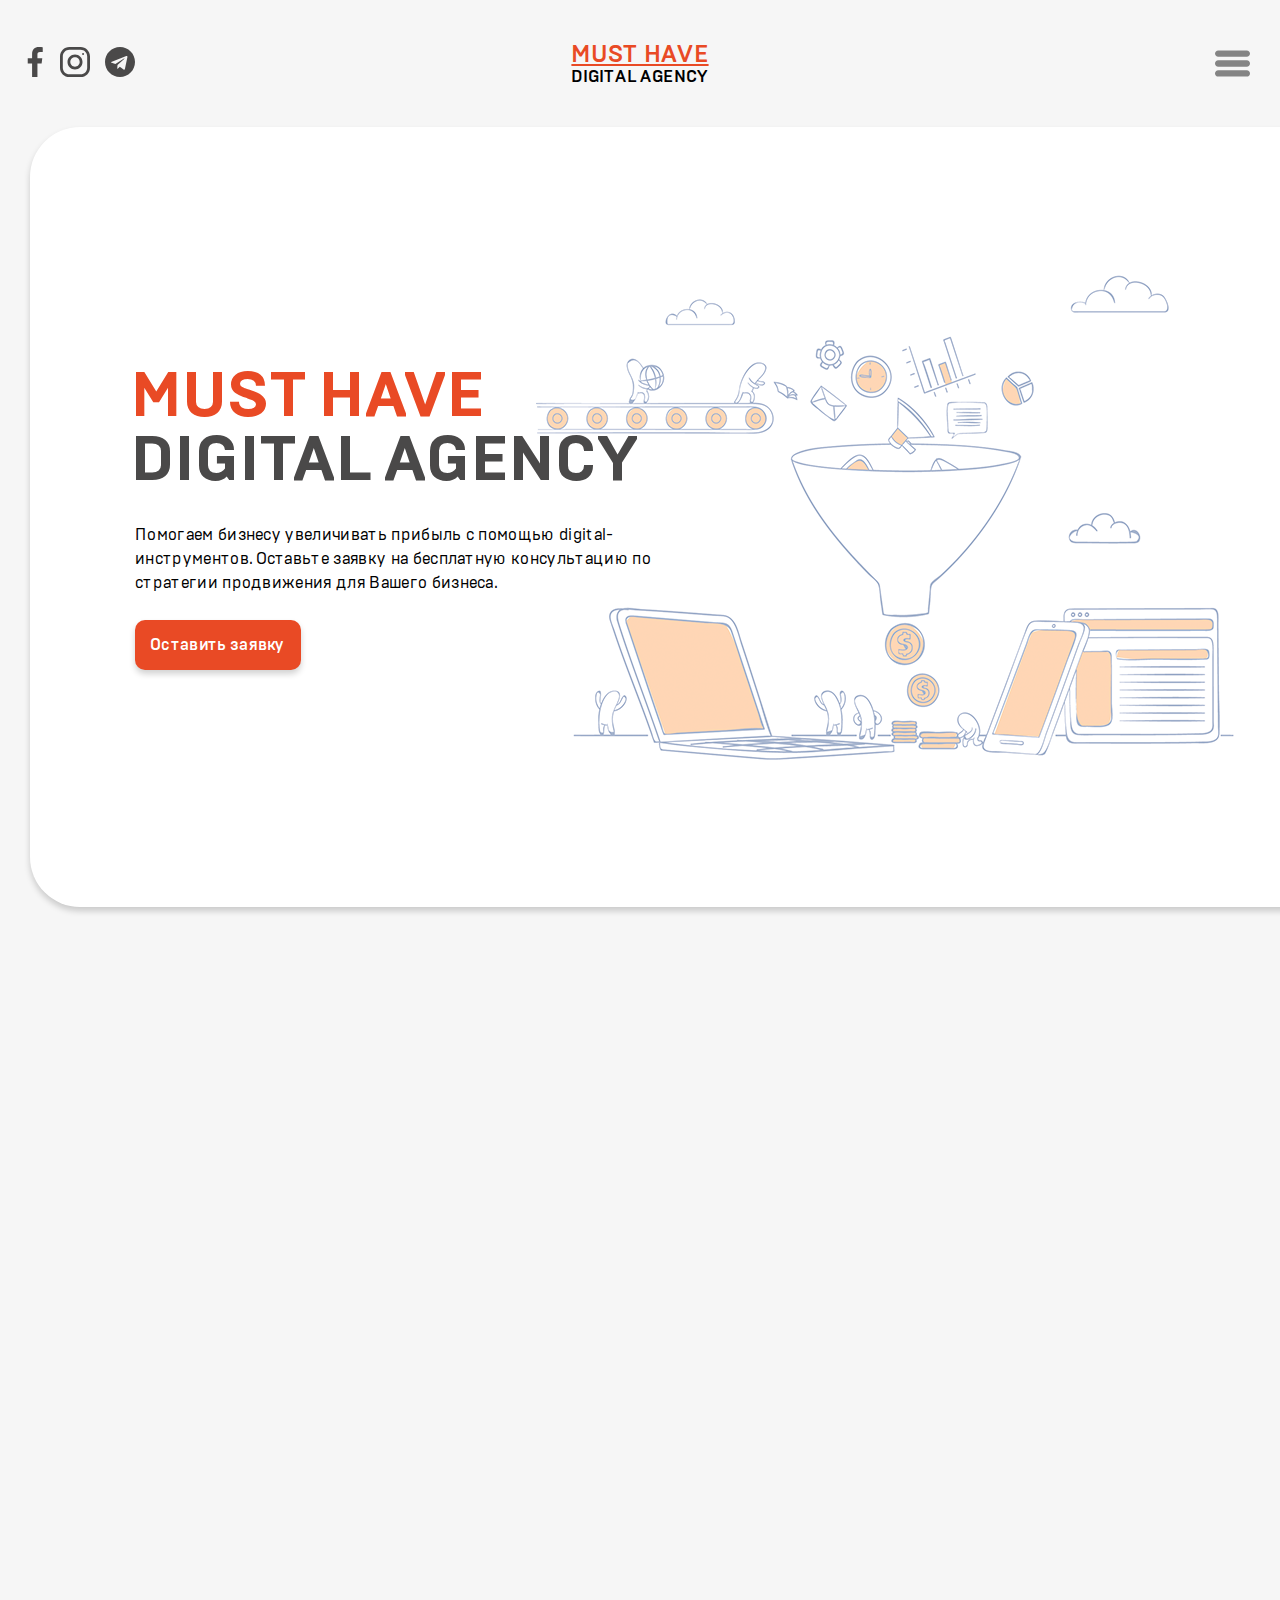
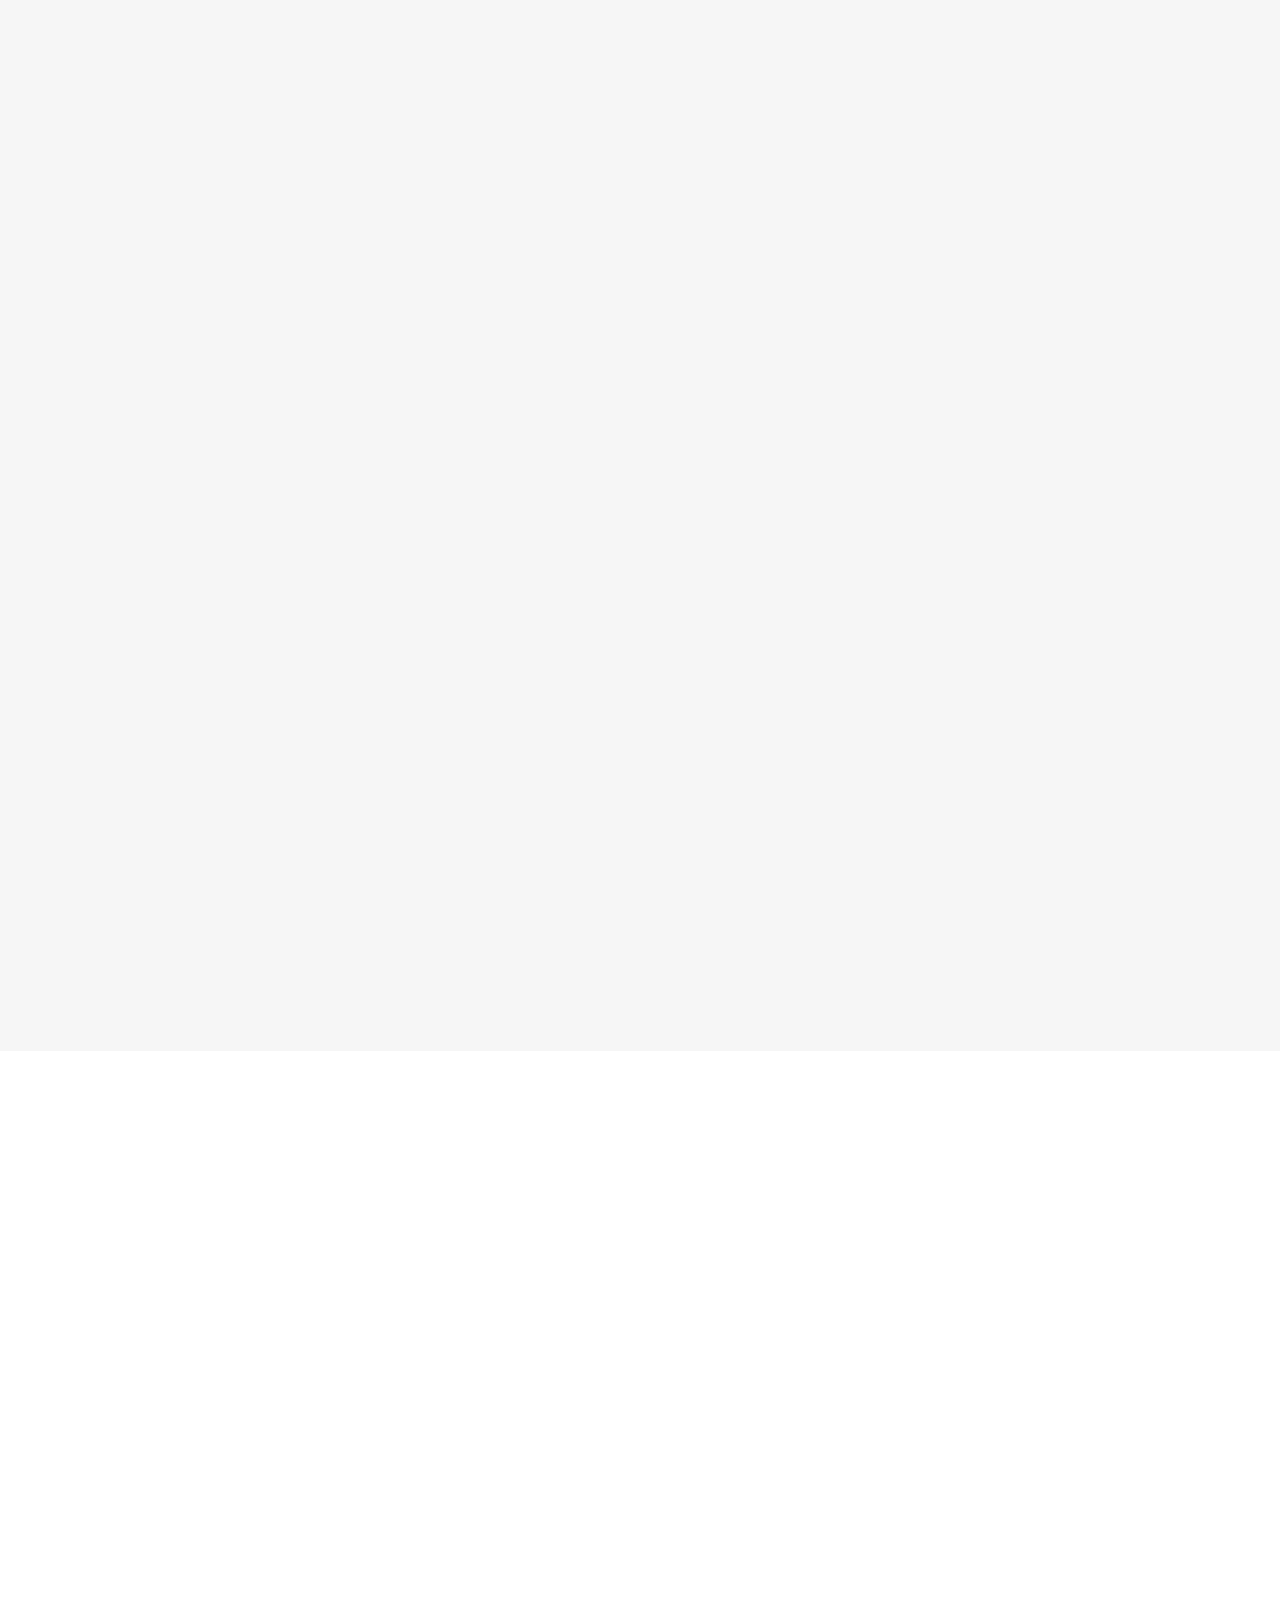
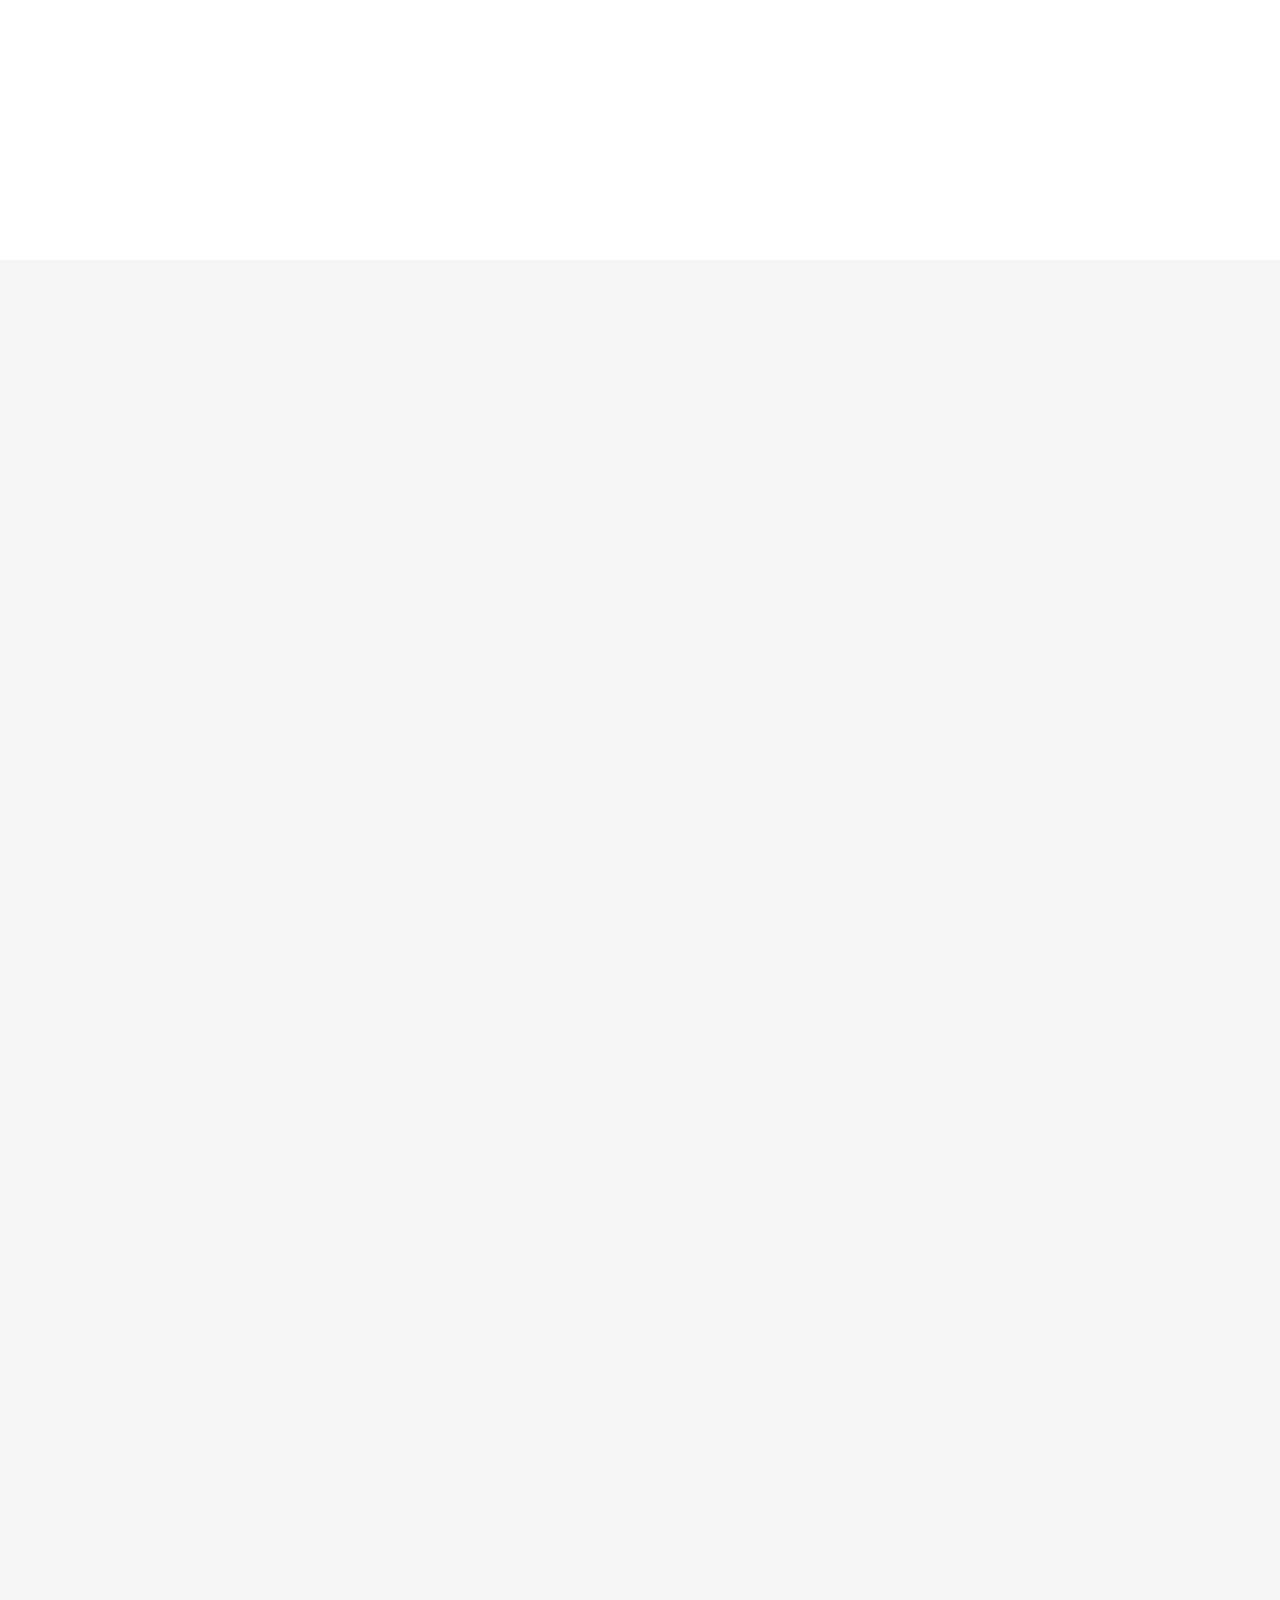
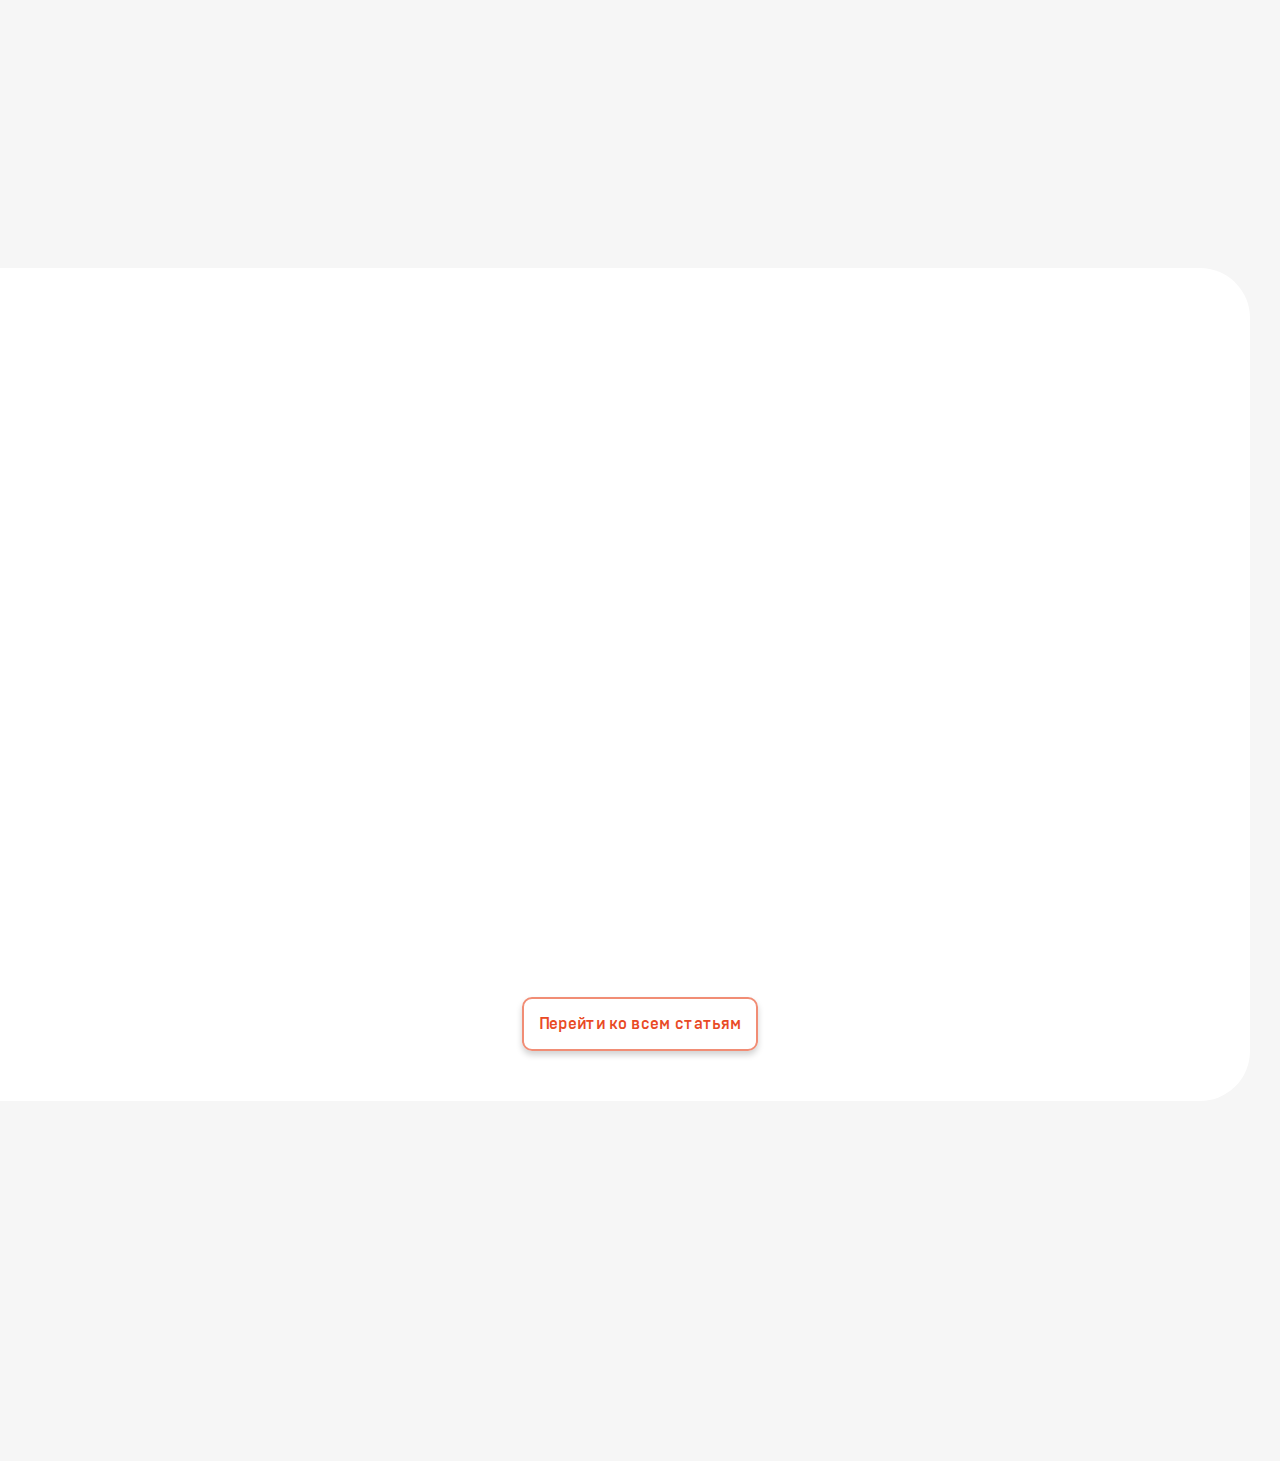
==== commit 249233ba: "last" ====
--- a/index.html
+++ b/index.html
@@ -9,6 +9,7 @@
         <link rel="stylesheet" href="css/slick.css">
         <link rel="stylesheet" href="css/slick-theme.css">
         <link rel="stylesheet" href="css/magnific-popup.css">
+        <link rel="stylesheet" href="css/animate.css">
         <link rel="stylesheet" href="css/main.css">
     </head>
     <body>
@@ -16,7 +17,7 @@
             <header class="padding">
                 <div class="container">
                     <div class="header_container">
-                        <div class="header_social_box">
+                        <div class="header_social_box wow fadeInLeft" data-wow-duration="0.85s" data-wow-delay="0.1s">
                             <a href="#">
                                 <span class="active-icon">
                                     <?xml version="1.0"?>
@@ -73,11 +74,11 @@
                                 </span>
                             </a>
                         </div>
-                        <div class="logo_box">
+                        <div class="logo_box wow fadeInDown" data-wow-duration="0.85s" data-wow-delay="0.1s">
                             <p class="logo_text_top">must have</p>
                             <p class="logo_text_bottom">DIGITAL AGENCY</p>
                         </div>
-                        <div class="header_btn_box">
+                        <div class="header_btn_box wow fadeInRight" data-wow-duration="0.85s" data-wow-delay="0.1s">
                             <?xml version="1.0"?>
                             <svg xmlns="http://www.w3.org/2000/svg" id="Layer_1" enable-background="new 0 0 512 512" height="512px" viewBox="0 0 512 512" width="512px"><g><path d="m464.883 64.267h-417.766c-25.98 0-47.117 21.136-47.117 47.149 0 25.98 21.137 47.117 47.117 47.117h417.766c25.98 0 47.117-21.137 47.117-47.117 0-26.013-21.137-47.149-47.117-47.149z" data-original="#000000" class="active-path" data-old_color="#000000" fill="#848484"/><path d="m464.883 208.867h-417.766c-25.98 0-47.117 21.136-47.117 47.149 0 25.98 21.137 47.117 47.117 47.117h417.766c25.98 0 47.117-21.137 47.117-47.117 0-26.013-21.137-47.149-47.117-47.149z" data-original="#000000" class="active-path" data-old_color="#000000" fill="#848484"/><path d="m464.883 353.467h-417.766c-25.98 0-47.117 21.137-47.117 47.149 0 25.98 21.137 47.117 47.117 47.117h417.766c25.98 0 47.117-21.137 47.117-47.117 0-26.012-21.137-47.149-47.117-47.149z" data-original="#000000" class="active-path" data-old_color="#000000" fill="#848484"/></g> </svg>
                         </div>
@@ -88,7 +89,7 @@
                 <section class="main_section padding margin">
                     <div class="container">
                         <div class="main_section_container">
-                            <div class="main_content">
+                            <div class="main_content wow fadeInUp" data-wow-duration="0.85s" data-wow-delay="0.1s">
                                 <h1 class="main_title">
                                     <span>MUST HAVE</span>
                                     DIGITAL AGENCY
@@ -107,16 +108,19 @@
                 <section class="services padding margin">
                     <div class="container">
                         <div class="services_container">
-                            <div class="title_box">
-                                <h2 class="title_xl">чем можем быть полезны вашему бизнесу?</h2>
-                            </div>
-                            <p class="section_pretitle">
+                            <div class="title_box wow fadeInUp" data-wow-duration="0.85s" data-wow-delay="0.1s">
+                                <h2 class="title_xl">
+                                    <span>чем можем быть полезны вашему бизнесу?
+                                    </span>
+                                </h2>
+                            </div>
+                            <p class="section_pretitle wow fadeInUp" data-wow-duration="0.85s" data-wow-delay="0.1s">
                                 Работаем с позиционированием Вашего бизнеса на рынке,<br>
                                 находим потенциальных клиентов и конвертируем их в фанатов бренда.
                             </p>
-                            <p class="title_sm">Наши услуги:</p>
+                            <p class="title_sm wow fadeInUp" data-wow-duration="0.85s" data-wow-delay="0.1s">Наши услуги:</p>
                             <div class="services_wrap">
-                                <div class="services_box">
+                                <div class="services_box wow fadeInUp" data-wow-duration="0.85s" data-wow-delay="0.1s">
                                     <div class="services_info_box">
                                         <p class="services_title">
                                             Создаем упаковку Вашего бизнеса<br>
@@ -133,7 +137,7 @@
                                         <img src="img/services/services-1.png" alt="services">
                                     </div>
                                 </div>
-                                <div class="services_box">
+                                <div class="services_box wow fadeInUp" data-wow-duration="0.85s" data-wow-delay="0.1s">
                                     <div class="services_img">
                                         <img src="img/services/services-1.png" alt="services">
                                     </div>
@@ -150,7 +154,7 @@
                                         </a>
                                     </div>
                                 </div>
-                                <div class="services_box">
+                                <div class="services_box wow fadeInUp" data-wow-duration="0.85s" data-wow-delay="0.1s">
                                     <div class="services_info_box">
                                         <p class="services_title">
                                             Настраиваем таргетинговую рекламу<br>
@@ -175,9 +179,11 @@
                     <div class="container">
                         <div class="about_container">
                             <div class="title_box">
-                                <h3 class="title_xl">коротко о нас</h3>
-                            </div>
-                            <div class="about_wrapper">
+                                <h3 class="title_xl wow fadeInUp" data-wow-duration="0.85s" data-wow-delay="0.1s">
+                                    <span> коротко о нас</span>
+                                </h3>
+                            </div>
+                            <div class="about_wrapper wow fadeInUp" data-wow-duration="0.85s" data-wow-delay="0.1s">
                                 <div class="about_box">
                                     <div class="about_box_wrap">
                                         <p class="about_title">
@@ -237,14 +243,17 @@
                 <section class="home_feedback padding margin">
                     <div class="container">
                         <div class="home_feedback_container">
-                            <div class="title_box">
-                                <h3 class="title_xl">будем рады обсудить ваш проект!</h3>
-                            </div>
-                            <p class="section_pretitle">
+                            <div class="title_box wow fadeInUp" data-wow-duration="0.85s" data-wow-delay="0.1s">
+                                <h3 class="title_xl">
+                                    <span>будем рады обсудить ваш проект!
+                                    </span>
+                                </h3>
+                            </div>
+                            <p class="section_pretitle wow fadeInUp" data-wow-duration="0.85s" data-wow-delay="0.1s">
                                 Констультация по проекту предоставляется абсолютно БЕСПЛАТНО!
                                 Заполните форму ниже и мы свяжемся с Вами в ближайшее время.
                             </p>
-                            <div class="home_feedback_wrap">
+                            <div class="home_feedback_wrap wow fadeInUp" data-wow-duration="0.85s" data-wow-delay="0.1s">
                                 <form class="home_feedback_form">
                                     <div class="input_box">
                                         <input type="text" name="home_name" placeholder="Имя" maxlength="20" required>
@@ -274,7 +283,7 @@
                         </div>
                     </div>
                 </section>
-                <section class="instagram_home padding margin">
+                <section class="instagram_home padding margin wow fadeInUp" data-wow-duration="0.85s" data-wow-delay="0.1s">
                     <div class="container">
                         <div class="instagram_home_container">
                             <div class="instagram_link_box">
@@ -303,13 +312,15 @@
                 <section class="blog_section padding margin">
                     <div class="container">
                         <div class="blog_section_container">
-                            <div class="title_box">
-                                <h3 class="title_xl">полезный контент</h3>
-                            </div>
-                            <p class="section_pretitle">
+                            <div class="title_box wow fadeInUp" data-wow-duration="0.85s" data-wow-delay="0.1s">
+                                <h3 class="title_xl">
+                                   <span>полезный контент</span>
+                                </h3>
+                            </div>
+                            <p class="section_pretitle wow fadeInUp" data-wow-duration="0.85s" data-wow-delay="0.1s">
                                 Оставайтесь в курсе трендов и полезных инструментов маркетинга вместе с нами
                             </p>
-                            <div class="blog_wrap">
+                            <div class="blog_wrap wow fadeInUp" data-wow-duration="0.85s" data-wow-delay="0.1s">
                                 <a href="#" class="blog_item_box">
                                     <div class="blog_item_img">
                                         <img src="img/blog/item.png" alt="item">
@@ -351,7 +362,7 @@
             <footer class="padding">
                 <div class="container">
                     <div class="footer_container">
-                        <div class="footer_box_logo">
+                        <div class="footer_box_logo wow fadeInLeft" data-wow-duration="0.85s" data-wow-delay="0.1s">
                             <div class="logo_box">
                                 <p class="logo_text_top">must have</p>
                                 <p class="logo_text_bottom">DIGITAL AGENCY</p>
@@ -417,7 +428,7 @@
                                 </div>
                             </div>
                         </div>
-                        <div class="footer_box_nav">
+                        <div class="footer_box_nav wow fadeInUp" data-wow-duration="0.85s" data-wow-delay="0.1s">
                             <p class="nav_title">Услуги</p>
                             <ul>
                                 <li>
@@ -432,7 +443,7 @@
                             </ul>
                             <p class="copytight">2020 (с) Все права защищены</p>
                         </div>
-                        <div class="footer_feedback_box">
+                        <div class="footer_feedback_box wow fadeInRight" data-wow-duration="0.85s" data-wow-delay="0.1s">
                             <p class="feedback_title">Контактная информация</p>
                             <a href="mailto:support@musthavedigital.agency" class="feedback_link">support@musthavedigital.agency</a>
                             <p class="feedback_title">Номер горячей линии</p>
@@ -445,6 +456,10 @@
         <script src="js/libs/jquery-3.5.1.min.js"></script>
         <script src="js/libs/magnific-popup.min.js"></script>
         <script src="js/libs/slick.min.js"></script>
+        <script src="js/libs/wow.min.js"></script>
         <script src="js/common.js"></script>
+        <script>
+            new WOW().init();
+        </script>
     </body>
 </html>--- a/css/main.css
+++ b/css/main.css
@@ -205,13 +205,18 @@
         font: .9rem/22px "Regular";
         margin-bottom: 20px;
         left: 0; } }
+    @media (max-width: 420px) {
+      .main_content .main_text br {
+        display: none; } }
   .main_content .btn_dark {
     position: relative;
     left: 5px;
     display: inline-block; }
     @media (max-width: 400px) {
       .main_content .btn_dark {
-        left: 0; } }
+        left: 0;
+        -webkit-box-sizing: border-box;
+                box-sizing: border-box; } }
 
 .simple_main {
   display: -webkit-box;
@@ -2083,6 +2088,356 @@
       .protype_doubt_container p br {
         display: none; } }
 
+.decision_wrap {
+  display: grid;
+  grid-template-columns: 1fr 1fr;
+  grid-gap: 30px; }
+  @media (max-width: 1230px) {
+    .decision_wrap {
+      grid-template-columns: 1fr;
+      grid-gap: 50px; } }
+  @media (max-width: 576px) {
+    .decision_wrap {
+      margin-top: 110px; } }
+  .decision_wrap .decision_stages_info {
+    display: -webkit-box;
+    display: -webkit-flex;
+    display: -ms-flexbox;
+    display: flex;
+    -webkit-box-align: center;
+    -webkit-align-items: center;
+        -ms-flex-align: center;
+            align-items: center;
+    -webkit-box-pack: center;
+    -webkit-justify-content: center;
+        -ms-flex-pack: center;
+            justify-content: center; }
+    .decision_wrap .decision_stages_info .decision_title {
+      text-align: center;
+      color: #4b4a4a;
+      letter-spacing: .68px;
+      font: 2.125rem/54px "Medium";
+      text-transform: uppercase; }
+      @media (max-width: 990px) {
+        .decision_wrap .decision_stages_info .decision_title {
+          font: 1.75rem/45px "Medium"; } }
+      @media (max-width: 768px) {
+        .decision_wrap .decision_stages_info .decision_title {
+          font: 1.5rem/40px "Medium"; } }
+      @media (max-width: 576px) {
+        .decision_wrap .decision_stages_info .decision_title {
+          font: 1.2rem/28px "Medium"; } }
+      .decision_wrap .decision_stages_info .decision_title span {
+        color: #e94a25; }
+
+.decision_stages_wrap {
+  display: -webkit-box;
+  display: -webkit-flex;
+  display: -ms-flexbox;
+  display: flex;
+  -webkit-box-align: end;
+  -webkit-align-items: flex-end;
+      -ms-flex-align: end;
+          align-items: flex-end;
+  -webkit-box-pack: justify;
+  -webkit-justify-content: space-between;
+      -ms-flex-pack: justify;
+          justify-content: space-between;
+  -webkit-box-orient: vertical;
+  -webkit-box-direction: normal;
+  -webkit-flex-direction: column;
+      -ms-flex-direction: column;
+          flex-direction: column; }
+  @media (max-width: 1230px) {
+    .decision_stages_wrap {
+      -webkit-box-align: center;
+      -webkit-align-items: center;
+          -ms-flex-align: center;
+              align-items: center; } }
+  @media (max-width: 576px) {
+    .decision_stages_wrap {
+      display: grid;
+      grid-template-columns: 1fr;
+      grid-gap: 90px; } }
+  .decision_stages_wrap .decision_stages_box:nth-child(2) {
+    position: relative;
+    left: -75px;
+    margin: 60px 0; }
+    @media (max-width: 1360px) {
+      .decision_stages_wrap .decision_stages_box:nth-child(2) {
+        left: 0; } }
+    @media (max-width: 576px) {
+      .decision_stages_wrap .decision_stages_box:nth-child(2) {
+        margin: 0; } }
+  .decision_stages_wrap .decision_stages_box:nth-child(3) .decision_stages {
+    padding-left: 80px; }
+    @media (max-width: 576px) {
+      .decision_stages_wrap .decision_stages_box:nth-child(3) .decision_stages {
+        padding: 20px; } }
+  .decision_stages_wrap .decision_stages_box {
+    position: relative; }
+    @media (max-width: 576px) {
+      .decision_stages_wrap .decision_stages_box {
+        width: 100%; } }
+    .decision_stages_wrap .decision_stages_box .elips {
+      background: transparent;
+      border-radius: 50%;
+      display: block;
+      border: 18px solid #e94a25;
+      position: absolute;
+      height: 100%;
+      -webkit-box-sizing: border-box;
+              box-sizing: border-box;
+      width: 200px;
+      z-index: 1;
+      left: -100px; }
+      @media (max-width: 680px) {
+        .decision_stages_wrap .decision_stages_box .elips {
+          display: none; } }
+  .decision_stages_wrap .decision_stages {
+    z-index: 2;
+    position: relative;
+    display: -webkit-box;
+    display: -webkit-flex;
+    display: -ms-flexbox;
+    display: flex;
+    -webkit-box-align: center;
+    -webkit-align-items: center;
+        -ms-flex-align: center;
+            align-items: center;
+    -webkit-box-pack: center;
+    -webkit-justify-content: center;
+        -ms-flex-pack: center;
+            justify-content: center;
+    -webkit-box-orient: vertical;
+    -webkit-box-direction: normal;
+    -webkit-flex-direction: column;
+        -ms-flex-direction: column;
+            flex-direction: column;
+    padding: 25px 60px 25px 100px;
+    background: #fff;
+    min-height: 150px;
+    border-right: 18px solid #e94a25; }
+    @media (max-width: 576px) {
+      .decision_stages_wrap .decision_stages {
+        padding: 20px; } }
+    .decision_stages_wrap .decision_stages .decision_stages_title {
+      color: #e94a25;
+      text-transform: uppercase;
+      letter-spacing: .48px;
+      font: 1.5rem "Medium";
+      text-align: center;
+      margin-bottom: 15px; }
+      @media (max-width: 990px) {
+        .decision_stages_wrap .decision_stages .decision_stages_title {
+          font: 1.2rem "Medium";
+          margin-bottom: 10px; } }
+    .decision_stages_wrap .decision_stages .decision_stages_text {
+      font: 1rem "Regular";
+      letter-spacing: .32px;
+      color: #4b4a4a;
+      text-align: center; }
+      @media (max-width: 990px) {
+        .decision_stages_wrap .decision_stages .decision_stages_text {
+          font: .95rem "Regular"; } }
+      @media (max-width: 576px) {
+        .decision_stages_wrap .decision_stages .decision_stages_text br {
+          display: none; } }
+  .decision_stages_wrap .decision_stages_img {
+    position: absolute;
+    z-index: 9;
+    height: 130px;
+    width: 130px;
+    display: -webkit-box;
+    display: -webkit-flex;
+    display: -ms-flexbox;
+    display: flex;
+    -webkit-box-align: center;
+    -webkit-align-items: center;
+        -ms-flex-align: center;
+            align-items: center;
+    -webkit-box-pack: center;
+    -webkit-justify-content: center;
+        -ms-flex-pack: center;
+            justify-content: center;
+    border-radius: 50%;
+    background: #e94a25;
+    left: -65px; }
+    @media (max-width: 768px) {
+      .decision_stages_wrap .decision_stages_img {
+        height: 100px;
+        width: 100px;
+        left: -40px; } }
+    @media (max-width: 680px) {
+      .decision_stages_wrap .decision_stages_img {
+        top: -40px; } }
+    @media (max-width: 576px) {
+      .decision_stages_wrap .decision_stages_img {
+        top: -20px;
+        left: 50%;
+        -webkit-transform: translate(-50%, -50%);
+            -ms-transform: translate(-50%, -50%);
+                transform: translate(-50%, -50%); } }
+
+.bg_people {
+  display: block;
+  width: 66px;
+  height: 61px;
+  background: url("../img/voronka/voronka.png") -94px -10px; }
+
+.bg_stonks {
+  display: block;
+  width: 64px;
+  height: 64px;
+  background: url("../img/voronka/voronka.png") -10px -10px; }
+
+.bg_money {
+  display: block;
+  width: 56px;
+  height: 62px;
+  background: url("../img/voronka/voronka.png") -10px -94px; }
+
+.decision {
+  background: #fff;
+  -webkit-box-shadow: 0 4px 6px rgba(0, 0, 0, 0.18);
+          box-shadow: 0 4px 6px rgba(0, 0, 0, 0.18); }
+  .decision .title_box {
+    display: -webkit-box;
+    display: -webkit-flex;
+    display: -ms-flexbox;
+    display: flex;
+    -webkit-box-orient: vertical;
+    -webkit-box-direction: normal;
+    -webkit-flex-direction: column;
+        -ms-flex-direction: column;
+            flex-direction: column;
+    margin-bottom: 85px; }
+    @media (max-width: 990px) {
+      .decision .title_box {
+        margin-bottom: 65px; } }
+    .decision .title_box .title_xl {
+      margin-bottom: 10px; }
+  .decision .container {
+    padding: 100px 0; }
+    @media (max-width: 990px) {
+      .decision .container {
+        padding: 60px 0; } }
+  .decision .decision_wrap {
+    display: grid;
+    grid-template-columns: repeat(3, 1fr);
+    grid-gap: 100px 70px;
+    margin: 0 10px; }
+    @media (max-width: 1280px) {
+      .decision .decision_wrap {
+        grid-gap: 80px 40px; } }
+    @media (max-width: 990px) {
+      .decision .decision_wrap {
+        grid-template-columns: repeat(2, 1fr);
+        margin: 0 30px; } }
+    @media (max-width: 750px) {
+      .decision .decision_wrap {
+        grid-template-columns: 1fr;
+        margin: 0 20px; } }
+    .decision .decision_wrap .decision_box {
+      position: relative; }
+      .decision .decision_wrap .decision_box .decision_red {
+        position: absolute;
+        height: 160px;
+        width: 200px;
+        background: #e94a25;
+        -webkit-box-shadow: 0 4px 6px rgba(0, 0, 0, 0.18);
+                box-shadow: 0 4px 6px rgba(0, 0, 0, 0.18);
+        z-index: 1;
+        top: 50px;
+        right: 0;
+        border-radius: 10px; }
+        @media (max-width: 576px) {
+          .decision .decision_wrap .decision_box .decision_red {
+            height: 140px;
+            width: 160px; } }
+    .decision .decision_wrap .decision_info {
+      -webkit-box-shadow: 0 4px 6px rgba(0, 0, 0, 0.18);
+              box-shadow: 0 4px 6px rgba(0, 0, 0, 0.18);
+      border-radius: 10px;
+      background: #fff;
+      padding: 20px;
+      z-index: 3;
+      min-height: 160px;
+      position: relative;
+      display: -webkit-box;
+      display: -webkit-flex;
+      display: -ms-flexbox;
+      display: flex;
+      -webkit-box-align: center;
+      -webkit-align-items: center;
+          -ms-flex-align: center;
+              align-items: center;
+      -webkit-box-pack: center;
+      -webkit-justify-content: center;
+          -ms-flex-pack: center;
+              justify-content: center; }
+      @media (max-width: 576px) {
+        .decision .decision_wrap .decision_info {
+          padding: 10px; } }
+      .decision .decision_wrap .decision_info::after {
+        content: '';
+        position: absolute;
+        display: block;
+        width: 200px;
+        height: 9px;
+        top: -10px;
+        left: 40px;
+        background: #e94a25;
+        border-radius: 5px; }
+      .decision .decision_wrap .decision_info .decision_img {
+        position: absolute;
+        height: 57px;
+        width: 57px;
+        -webkit-transform: rotate(45deg);
+            -ms-transform: rotate(45deg);
+                transform: rotate(45deg);
+        border: 2px solid #fff;
+        background-color: #e94a25;
+        display: -webkit-box;
+        display: -webkit-flex;
+        display: -ms-flexbox;
+        display: flex;
+        -webkit-box-align: center;
+        -webkit-align-items: center;
+            -ms-flex-align: center;
+                align-items: center;
+        -webkit-box-pack: center;
+        -webkit-justify-content: center;
+            -ms-flex-pack: center;
+                justify-content: center;
+        border-radius: 10px;
+        left: -28px;
+        top: -60px; }
+        @media (max-width: 576px) {
+          .decision .decision_wrap .decision_info .decision_img {
+            height: 45px;
+            width: 45px;
+            top: -52px;
+            left: -20px; } }
+        .decision .decision_wrap .decision_info .decision_img img {
+          -webkit-transform: rotate(-45deg);
+              -ms-transform: rotate(-45deg);
+                  transform: rotate(-45deg);
+          height: 30px;
+          max-width: 100%;
+          -o-object-fit: contain;
+             object-fit: contain; }
+      .decision .decision_wrap .decision_info .decision_text {
+        text-align: center;
+        color: #5d5858;
+        letter-spacing: .32px;
+        font: 1rem/24px "Regular"; }
+        @media (max-width: 576px) {
+          .decision .decision_wrap .decision_info .decision_text {
+            font: .95rem/22px "Regular"; } }
+        .decision .decision_wrap .decision_info .decision_text span {
+          color: #e94a25; }
+
 .voronka_sale .title_box {
   margin-bottom: 50px; }
 
@@ -2109,7 +2464,7 @@
     border: 2px dashed #e94a25;
     border-radius: 50px;
     right: -10px;
-    bottom: -25px;
+    bottom: -15px;
     z-index: 1; }
     @media (max-width: 800px) {
       .voronka_sale .voronka_sale_box span {
@@ -2247,7 +2602,7 @@
       left: 42%; } }
 
 .voronka_sale .voronka_sale_box:nth-child(4) span {
-  bottom: 0; }
+  bottom: -10px; }
 
 .voronka_sale .voronka_sale_box:nth-child(5) {
   bottom: -35px; }
@@ -2691,26 +3046,28 @@
   margin-bottom: 20px;
   position: relative;
   z-index: 9; }
-
-.title_xl {
-  text-transform: uppercase;
-  letter-spacing: .72px;
-  color: #4b4a4a;
-  display: block;
-  text-align: center;
-  border-radius: 20px;
-  padding: 0 20px;
-  font: 2.25rem "Bold";
-  -webkit-box-shadow: 0 4px 6px rgba(0, 0, 0, 0.18);
-          box-shadow: 0 4px 6px rgba(0, 0, 0, 0.18);
-  background: rgba(255, 166, 146, 0.79); }
-  @media (max-width: 1280px) {
-    .title_xl {
-      font: 2rem "Bold"; } }
-  @media (max-width: 576px) {
-    .title_xl {
-      font: 1.25rem "Bold";
-      padding: 0 10px; } }
+  .title_box .title_xl, .title_box h1, .title_box h2, .title_box h3, .title_box h4, .title_box h5, .title_box h6 {
+    text-transform: uppercase;
+    letter-spacing: .72px;
+    color: #4b4a4a;
+    display: block;
+    text-align: center;
+    font: 2.25rem "Bold"; }
+    .title_box .title_xl span, .title_box h1 span, .title_box h2 span, .title_box h3 span, .title_box h4 span, .title_box h5 span, .title_box h6 span {
+      -webkit-box-shadow: 0 4px 6px rgba(0, 0, 0, 0.18);
+              box-shadow: 0 4px 6px rgba(0, 0, 0, 0.18);
+      background: rgba(255, 166, 146, 0.79);
+      margin-bottom: 10px;
+      display: inline-block;
+      border-radius: 20px;
+      padding: 0 20px; }
+    @media (max-width: 1280px) {
+      .title_box .title_xl, .title_box h1, .title_box h2, .title_box h3, .title_box h4, .title_box h5, .title_box h6 {
+        font: 2rem "Bold"; } }
+    @media (max-width: 576px) {
+      .title_box .title_xl, .title_box h1, .title_box h2, .title_box h3, .title_box h4, .title_box h5, .title_box h6 {
+        font: 1.25rem "Bold";
+        padding: 0 10px; } }
 
 .section_pretitle {
   text-align: center;
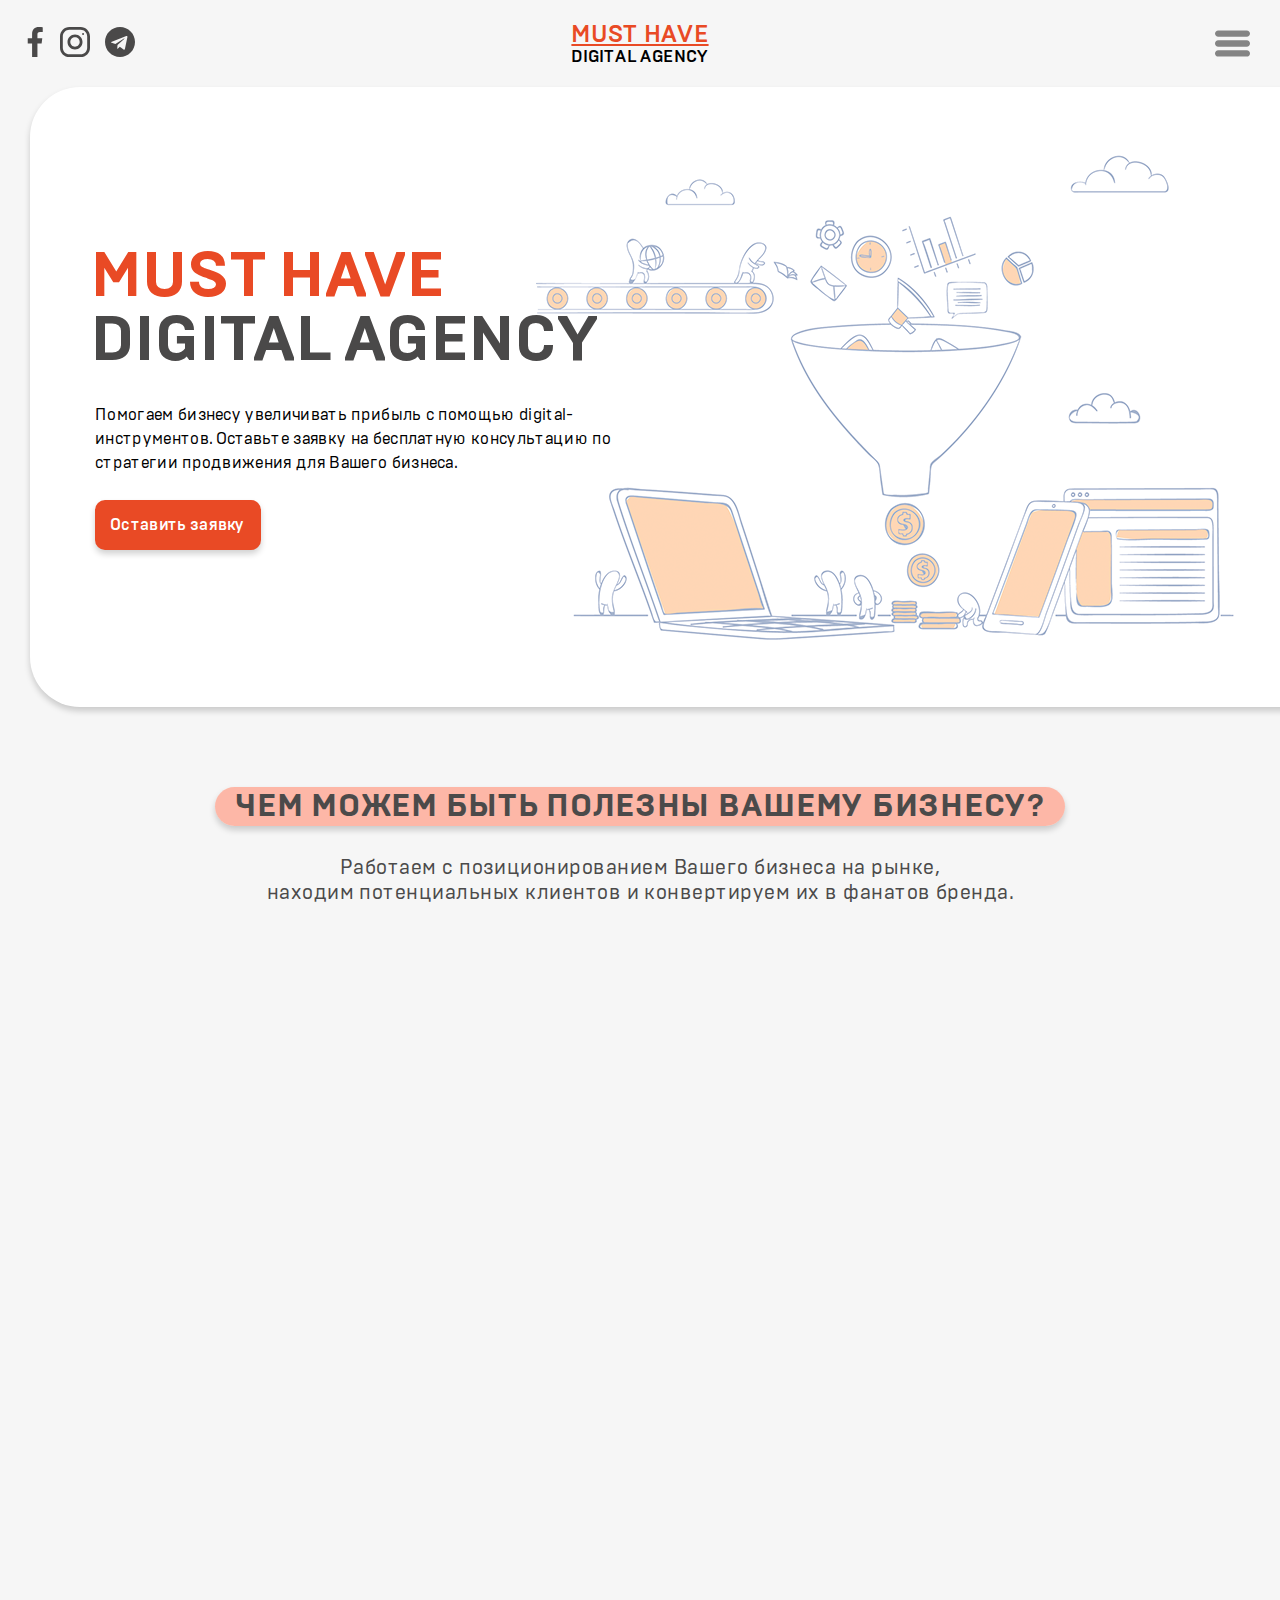
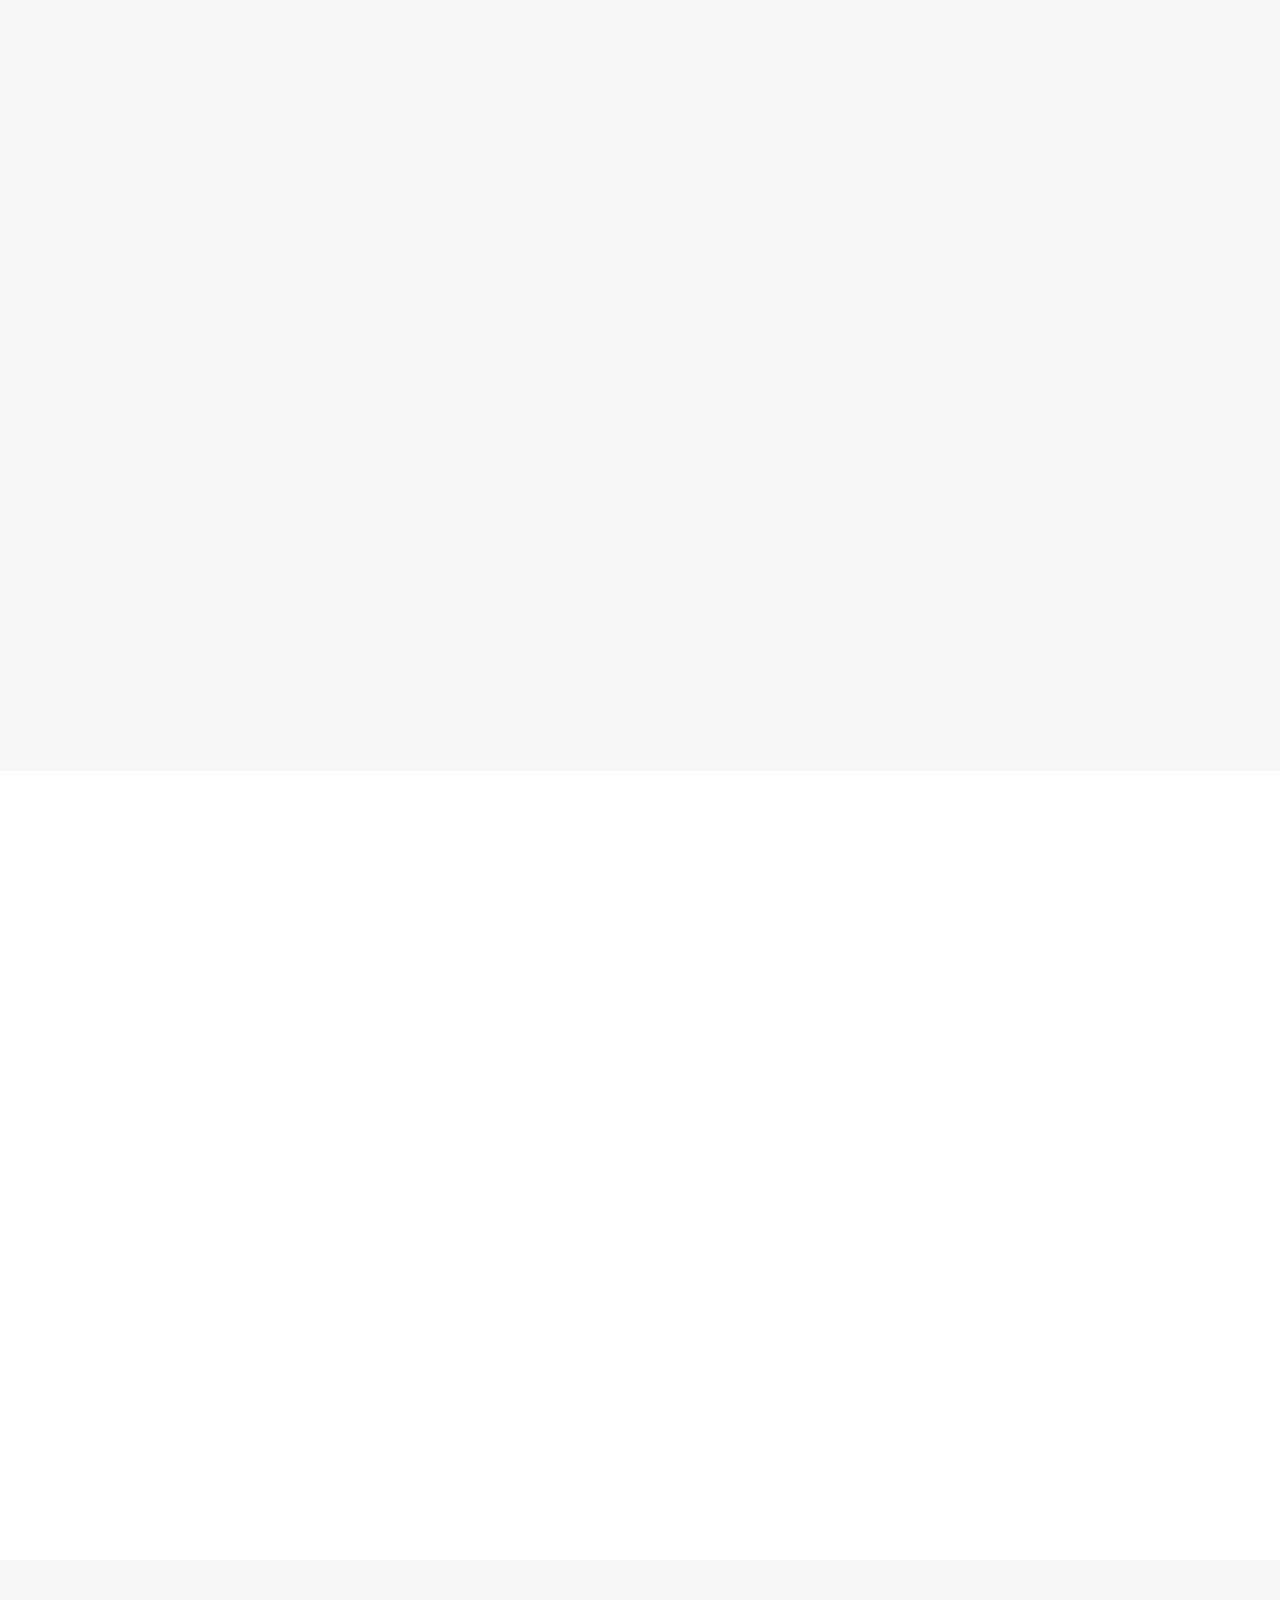
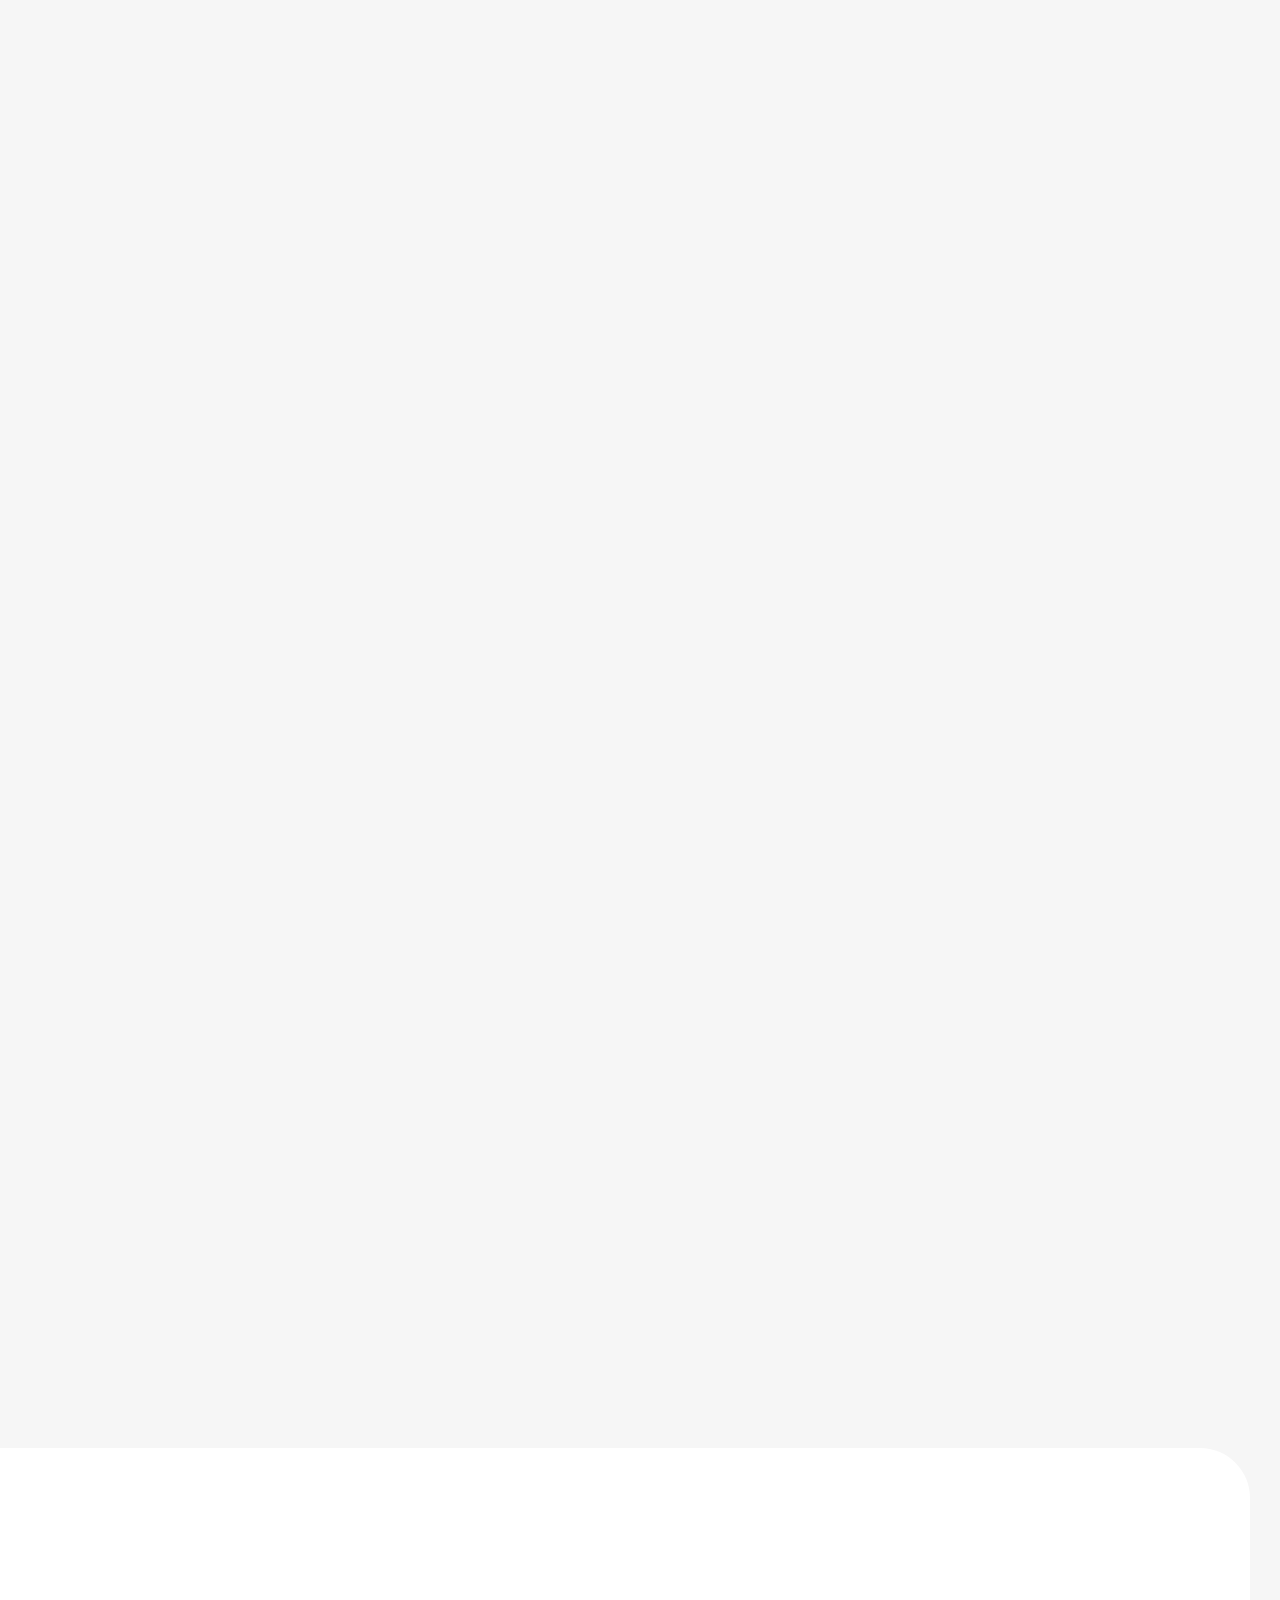
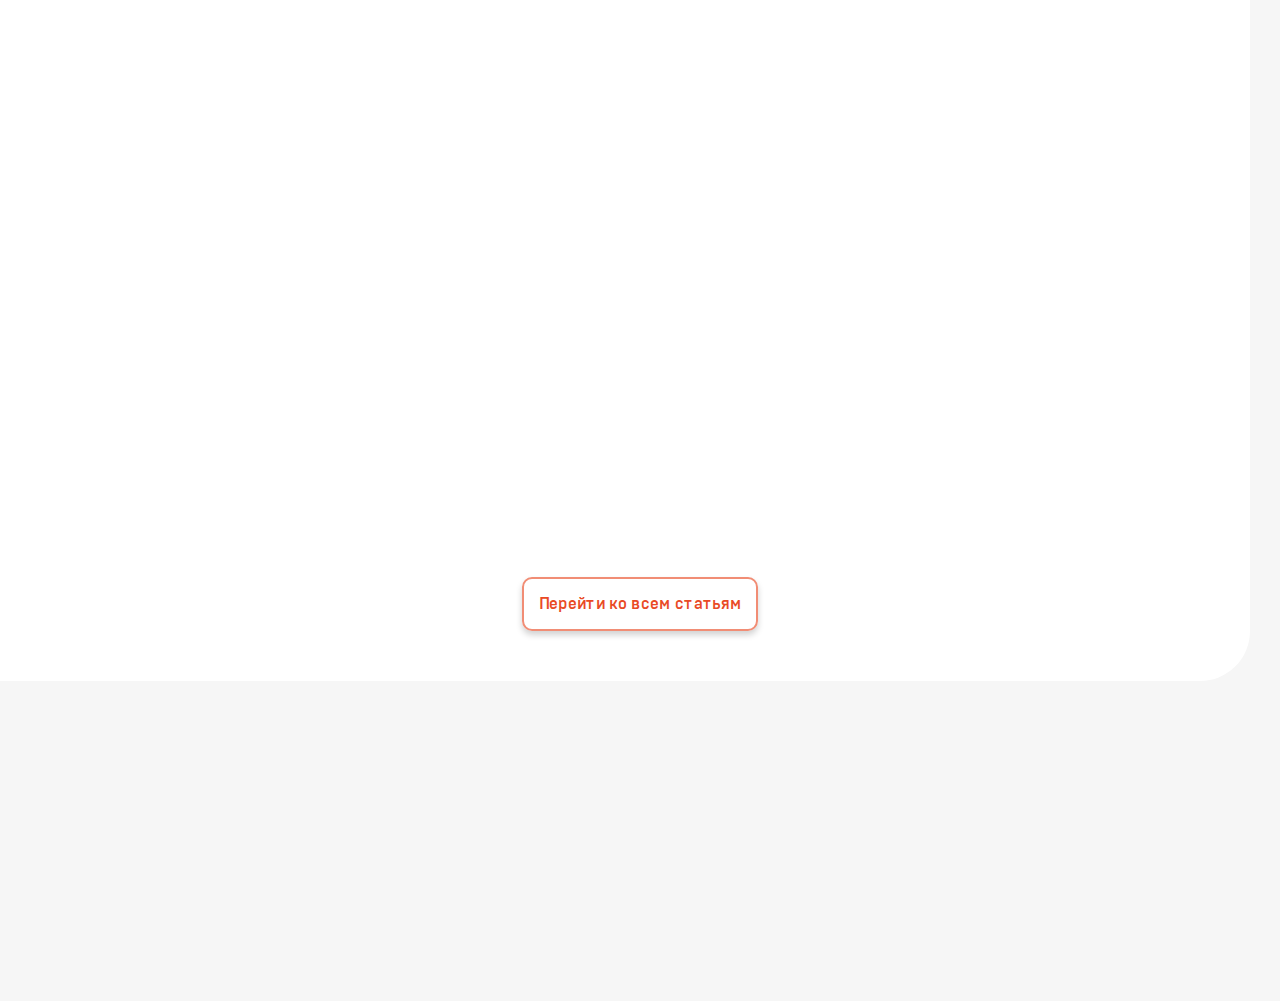
==== commit 3002616a: "pravki" ====
--- a/index.html
+++ b/index.html
@@ -20,17 +20,17 @@
                         <div class="header_social_box wow fadeInLeft" data-wow-duration="0.85s" data-wow-delay="0.1s">
                             <a href="#">
                                 <span class="active-icon">
-                                    <?xml version="1.0"?>
+                                   
                                     <svg xmlns="http://www.w3.org/2000/svg" id="Bold" enable-background="new 0 0 24 24" height="512px" viewBox="0 0 24 24" width="512px" class=""><g><path d="m15.997 3.985h2.191v-3.816c-.378-.052-1.678-.169-3.192-.169-3.159 0-5.323 1.987-5.323 5.639v3.361h-3.486v4.266h3.486v10.734h4.274v-10.733h3.345l.531-4.266h-3.877v-2.939c.001-1.233.333-2.077 2.051-2.077z" data-original="#000000" class="active-path" data-old_color="#000000" fill="#FF491D"/></g> </svg>
                                 </span>
                                 <span class="disabled-icon">
-                                    <?xml version="1.0"?>
+                                   
                                     <svg xmlns="http://www.w3.org/2000/svg" id="Bold" enable-background="new 0 0 24 24" height="512px" viewBox="0 0 24 24" width="512px"><g><path d="m15.997 3.985h2.191v-3.816c-.378-.052-1.678-.169-3.192-.169-3.159 0-5.323 1.987-5.323 5.639v3.361h-3.486v4.266h3.486v10.734h4.274v-10.733h3.345l.531-4.266h-3.877v-2.939c.001-1.233.333-2.077 2.051-2.077z" data-original="#000000" class="active-path" data-old_color="#000000" fill="#4A4949"/></g> </svg>
                                 </span>
                             </a>
                             <a href="#">
                                 <span class="active-icon">
-                                    <?xml version="1.0"?>
+                                   
                                     <svg xmlns="http://www.w3.org/2000/svg" xmlns:xlink="http://www.w3.org/1999/xlink" version="1.1" id="Capa_1" x="0px" y="0px" viewBox="0 0 512 512" style="enable-background:new 0 0 512 512;" xml:space="preserve" width="512px" height="512px"><g><g>
                                         <g>
                                             <path d="M352,0H160C71.648,0,0,71.648,0,160v192c0,88.352,71.648,160,160,160h192c88.352,0,160-71.648,160-160V160    C512,71.648,440.352,0,352,0z M464,352c0,61.76-50.24,112-112,112H160c-61.76,0-112-50.24-112-112V160C48,98.24,98.24,48,160,48    h192c61.76,0,112,50.24,112,112V352z" data-original="#000000" class="active-path" data-old_color="#000000" fill="#FF491D"/>
@@ -46,7 +46,7 @@
                                     </g></g> </svg>
                                 </span>
                                 <span class="disabled-icon">
-                                    <?xml version="1.0"?>
+                                   
                                         <svg xmlns="http://www.w3.org/2000/svg" xmlns:xlink="http://www.w3.org/1999/xlink" version="1.1" id="Capa_1" x="0px" y="0px" viewBox="0 0 512 512" style="enable-background:new 0 0 512 512;" xml:space="preserve" width="512px" height="512px"><g><g>
                                             <g>
                                                 <path d="M352,0H160C71.648,0,0,71.648,0,160v192c0,88.352,71.648,160,160,160h192c88.352,0,160-71.648,160-160V160    C512,71.648,440.352,0,352,0z M464,352c0,61.76-50.24,112-112,112H160c-61.76,0-112-50.24-112-112V160C48,98.24,98.24,48,160,48    h192c61.76,0,112,50.24,112,112V352z" data-original="#000000" class="active-path" data-old_color="#000000" fill="#4A4949"/>
@@ -65,11 +65,11 @@
                             </a>
                             <a href="#">
                                 <span class="active-icon">
-                                    <?xml version="1.0"?>
+                                   
                                     <svg xmlns="http://www.w3.org/2000/svg" id="Bold" enable-background="new 0 0 24 24" height="512px" viewBox="0 0 24 24" width="512px"><g><path d="m12 24c6.629 0 12-5.371 12-12s-5.371-12-12-12-12 5.371-12 12 5.371 12 12 12zm-6.509-12.26 11.57-4.461c.537-.194 1.006.131.832.943l.001-.001-1.97 9.281c-.146.658-.537.818-1.084.508l-3-2.211-1.447 1.394c-.16.16-.295.295-.605.295l.213-3.053 5.56-5.023c.242-.213-.054-.333-.373-.121l-6.871 4.326-2.962-.924c-.643-.204-.657-.643.136-.953z" data-original="#000000" class="active-path" data-old_color="#000000" fill="#FF491D"/></g> </svg>
                                 </span>
                                 <span class="disabled-icon">
-                                    <?xml version="1.0"?>
+                                   
                                     <svg xmlns="http://www.w3.org/2000/svg" id="Bold" enable-background="new 0 0 24 24" height="512px" viewBox="0 0 24 24" width="512px"><g><path d="m12 24c6.629 0 12-5.371 12-12s-5.371-12-12-12-12 5.371-12 12 5.371 12 12 12zm-6.509-12.26 11.57-4.461c.537-.194 1.006.131.832.943l.001-.001-1.97 9.281c-.146.658-.537.818-1.084.508l-3-2.211-1.447 1.394c-.16.16-.295.295-.605.295l.213-3.053 5.56-5.023c.242-.213-.054-.333-.373-.121l-6.871 4.326-2.962-.924c-.643-.204-.657-.643.136-.953z" data-original="#000000" class="active-path" data-old_color="#000000" fill="#4A4949"/></g> </svg>
                                 </span>
                             </a>
@@ -78,9 +78,36 @@
                             <p class="logo_text_top">must have</p>
                             <p class="logo_text_bottom">DIGITAL AGENCY</p>
                         </div>
-                        <div class="header_btn_box wow fadeInRight" data-wow-duration="0.85s" data-wow-delay="0.1s">
-                            <?xml version="1.0"?>
-                            <svg xmlns="http://www.w3.org/2000/svg" id="Layer_1" enable-background="new 0 0 512 512" height="512px" viewBox="0 0 512 512" width="512px"><g><path d="m464.883 64.267h-417.766c-25.98 0-47.117 21.136-47.117 47.149 0 25.98 21.137 47.117 47.117 47.117h417.766c25.98 0 47.117-21.137 47.117-47.117 0-26.013-21.137-47.149-47.117-47.149z" data-original="#000000" class="active-path" data-old_color="#000000" fill="#848484"/><path d="m464.883 208.867h-417.766c-25.98 0-47.117 21.136-47.117 47.149 0 25.98 21.137 47.117 47.117 47.117h417.766c25.98 0 47.117-21.137 47.117-47.117 0-26.013-21.137-47.149-47.117-47.149z" data-original="#000000" class="active-path" data-old_color="#000000" fill="#848484"/><path d="m464.883 353.467h-417.766c-25.98 0-47.117 21.137-47.117 47.149 0 25.98 21.137 47.117 47.117 47.117h417.766c25.98 0 47.117-21.137 47.117-47.117 0-26.012-21.137-47.149-47.117-47.149z" data-original="#000000" class="active-path" data-old_color="#000000" fill="#848484"/></g> </svg>
+                        <div class="menu_header">
+                            <div class="header_btn_box wow fadeInRight" data-wow-duration="0.85s" data-wow-delay="0.1s">
+                               
+                                <svg xmlns="http://www.w3.org/2000/svg" id="Layer_1" enable-background="new 0 0 512 512" height="512px" viewBox="0 0 512 512" width="512px"><g><path d="m464.883 64.267h-417.766c-25.98 0-47.117 21.136-47.117 47.149 0 25.98 21.137 47.117 47.117 47.117h417.766c25.98 0 47.117-21.137 47.117-47.117 0-26.013-21.137-47.149-47.117-47.149z" data-original="#000000" class="active-path" data-old_color="#000000" fill="#848484"/><path d="m464.883 208.867h-417.766c-25.98 0-47.117 21.136-47.117 47.149 0 25.98 21.137 47.117 47.117 47.117h417.766c25.98 0 47.117-21.137 47.117-47.117 0-26.013-21.137-47.149-47.117-47.149z" data-original="#000000" class="active-path" data-old_color="#000000" fill="#848484"/><path d="m464.883 353.467h-417.766c-25.98 0-47.117 21.137-47.117 47.149 0 25.98 21.137 47.117 47.117 47.117h417.766c25.98 0 47.117-21.137 47.117-47.117 0-26.012-21.137-47.149-47.117-47.149z" data-original="#000000" class="active-path" data-old_color="#000000" fill="#848484"/></g> </svg>
+                            </div>
+                            <nav>
+                                <ul>
+                                    <li>
+                                        <a href="smm.html">SMM</a>
+                                    </li>
+                                    <li>
+                                        <a href="prot.html">Прототипы
+                                            <ul class="sub-menu">
+                                                <li>
+                                                    <a href="prot.html">Тест</a>
+                                                </li>
+                                                <li>
+                                                    <a href="prot.html">Тест</a>
+                                                </li>
+                                                <li>
+                                                    <a href="prot.html">Тест</a>
+                                                </li>
+                                            </ul>
+                                        </a>
+                                    </li>
+                                    <li>
+                                        <a href="voronka.html">Воронка</a>
+                                    </li>
+                                </ul>
+                            </nav>
                         </div>
                     </div>
                 </div>
@@ -134,12 +161,16 @@
                                         </a>
                                     </div>
                                     <div class="services_img">
-                                        <img src="img/services/services-1.png" alt="services">
+                                        <video poster="img/services/services-1.png" playsinline muted class="vidos-1">
+                                            <source src="img/home-video/1.mp4" type='video/mp4; codecs="avc1.42E01E, mp4a.40.2"'>
+                                        </video>
                                     </div>
                                 </div>
                                 <div class="services_box wow fadeInUp" data-wow-duration="0.85s" data-wow-delay="0.1s">
                                     <div class="services_img">
-                                        <img src="img/services/services-1.png" alt="services">
+                                        <video poster="img/services/services-2.png" playsinline muted class="vidos-2">
+                                            <source src="img/home-video/2.mp4" type='video/mp4; codecs="avc1.42E01E, mp4a.40.2"'>
+                                        </video>
                                     </div>
                                     <div class="services_info_box">
                                         <p class="services_title">
@@ -168,7 +199,9 @@
                                         </a>
                                     </div>
                                     <div class="services_img">
-                                        <img src="img/services/services-1.png" alt="services">
+                                        <video poster="img/services/services-3.png" playsinline muted class="vidos-3">
+                                            <source src="img/home-video/3.mp4" type='video/mp4; codecs="avc1.42E01E, mp4a.40.2"'>
+                                        </video>
                                     </div>
                                 </div>
                             </div>
@@ -372,17 +405,17 @@
                                 <div class="social_box">
                                     <a href="#">
                                         <span class="active-icon">
-                                            <?xml version="1.0"?>
+                                           
                                             <svg xmlns="http://www.w3.org/2000/svg" id="Bold" enable-background="new 0 0 24 24" height="512px" viewBox="0 0 24 24" width="512px" class=""><g><path d="m15.997 3.985h2.191v-3.816c-.378-.052-1.678-.169-3.192-.169-3.159 0-5.323 1.987-5.323 5.639v3.361h-3.486v4.266h3.486v10.734h4.274v-10.733h3.345l.531-4.266h-3.877v-2.939c.001-1.233.333-2.077 2.051-2.077z" data-original="#000000" class="active-path" data-old_color="#000000" fill="#FF491D"/></g> </svg>
                                         </span>
                                         <span class="disabled-icon">
-                                            <?xml version="1.0"?>
+                                           
                                             <svg xmlns="http://www.w3.org/2000/svg" id="Bold" enable-background="new 0 0 24 24" height="512px" viewBox="0 0 24 24" width="512px"><g><path d="m15.997 3.985h2.191v-3.816c-.378-.052-1.678-.169-3.192-.169-3.159 0-5.323 1.987-5.323 5.639v3.361h-3.486v4.266h3.486v10.734h4.274v-10.733h3.345l.531-4.266h-3.877v-2.939c.001-1.233.333-2.077 2.051-2.077z" data-original="#000000" class="active-path" data-old_color="#000000" fill="#4A4949"/></g> </svg>
                                         </span>
                                     </a>
                                     <a href="#">
                                         <span class="active-icon">
-                                            <?xml version="1.0"?>
+                                           
                                             <svg xmlns="http://www.w3.org/2000/svg" xmlns:xlink="http://www.w3.org/1999/xlink" version="1.1" id="Capa_1" x="0px" y="0px" viewBox="0 0 512 512" style="enable-background:new 0 0 512 512;" xml:space="preserve" width="512px" height="512px"><g><g>
                                                 <g>
                                                     <path d="M352,0H160C71.648,0,0,71.648,0,160v192c0,88.352,71.648,160,160,160h192c88.352,0,160-71.648,160-160V160    C512,71.648,440.352,0,352,0z M464,352c0,61.76-50.24,112-112,112H160c-61.76,0-112-50.24-112-112V160C48,98.24,98.24,48,160,48    h192c61.76,0,112,50.24,112,112V352z" data-original="#000000" class="active-path" data-old_color="#000000" fill="#FF491D"/>
@@ -398,7 +431,7 @@
                                             </g></g> </svg>
                                         </span>
                                         <span class="disabled-icon">
-                                            <?xml version="1.0"?>
+                                           
                                                 <svg xmlns="http://www.w3.org/2000/svg" xmlns:xlink="http://www.w3.org/1999/xlink" version="1.1" id="Capa_1" x="0px" y="0px" viewBox="0 0 512 512" style="enable-background:new 0 0 512 512;" xml:space="preserve" width="512px" height="512px"><g><g>
                                                     <g>
                                                         <path d="M352,0H160C71.648,0,0,71.648,0,160v192c0,88.352,71.648,160,160,160h192c88.352,0,160-71.648,160-160V160    C512,71.648,440.352,0,352,0z M464,352c0,61.76-50.24,112-112,112H160c-61.76,0-112-50.24-112-112V160C48,98.24,98.24,48,160,48    h192c61.76,0,112,50.24,112,112V352z" data-original="#000000" class="active-path" data-old_color="#000000" fill="#4A4949"/>
@@ -417,11 +450,11 @@
                                     </a>
                                     <a href="#">
                                         <span class="active-icon">
-                                            <?xml version="1.0"?>
+                                           
                                             <svg xmlns="http://www.w3.org/2000/svg" id="Bold" enable-background="new 0 0 24 24" height="512px" viewBox="0 0 24 24" width="512px"><g><path d="m12 24c6.629 0 12-5.371 12-12s-5.371-12-12-12-12 5.371-12 12 5.371 12 12 12zm-6.509-12.26 11.57-4.461c.537-.194 1.006.131.832.943l.001-.001-1.97 9.281c-.146.658-.537.818-1.084.508l-3-2.211-1.447 1.394c-.16.16-.295.295-.605.295l.213-3.053 5.56-5.023c.242-.213-.054-.333-.373-.121l-6.871 4.326-2.962-.924c-.643-.204-.657-.643.136-.953z" data-original="#000000" class="active-path" data-old_color="#000000" fill="#FF491D"/></g> </svg>
                                         </span>
                                         <span class="disabled-icon">
-                                            <?xml version="1.0"?>
+                                           
                                             <svg xmlns="http://www.w3.org/2000/svg" id="Bold" enable-background="new 0 0 24 24" height="512px" viewBox="0 0 24 24" width="512px"><g><path d="m12 24c6.629 0 12-5.371 12-12s-5.371-12-12-12-12 5.371-12 12 5.371 12 12 12zm-6.509-12.26 11.57-4.461c.537-.194 1.006.131.832.943l.001-.001-1.97 9.281c-.146.658-.537.818-1.084.508l-3-2.211-1.447 1.394c-.16.16-.295.295-.605.295l.213-3.053 5.56-5.023c.242-.213-.054-.333-.373-.121l-6.871 4.326-2.962-.924c-.643-.204-.657-.643.136-.953z" data-original="#000000" class="active-path" data-old_color="#000000" fill="#4A4949"/></g> </svg>
                                         </span>
                                     </a>
@@ -459,6 +492,78 @@
         <script src="js/libs/wow.min.js"></script>
         <script src="js/common.js"></script>
         <script>
+              $(function() {
+  
+  var $video = $('.vidos-1');
+  var $window = $(window);
+
+  $window.scroll(function() {
+
+    var $topOfVideo = $video.offset().top;
+    var $bottomOfVideo = $video.offset().top + $video.outerHeight();
+
+    var $topOfScreen = $window.scrollTop();
+    var $bottomOfScreen = $window.scrollTop() + $window.innerHeight();
+    
+    if(($bottomOfScreen > $bottomOfVideo) && ($topOfScreen < $topOfVideo)){
+      $video[0].play();
+      $video.attr("controls","")[0].play();
+    } else {
+      $video[0].pause();
+    }
+    
+  });
+  
+});
+
+$(function() {
+
+  var $video = $('.vidos-2');
+  var $window = $(window);
+
+  $window.scroll(function() {
+
+    var $topOfVideo = $video.offset().top;
+    var $bottomOfVideo = $video.offset().top + $video.outerHeight();
+
+    var $topOfScreen = $window.scrollTop();
+    var $bottomOfScreen = $window.scrollTop() + $window.innerHeight();
+    
+    if(($bottomOfScreen > $bottomOfVideo) && ($topOfScreen < $topOfVideo)){
+      $video[0].play();
+      $video.attr("controls","")[0].play();
+    } else {
+      $video[0].pause();
+    }
+    
+  });
+  
+});
+
+$(function() {
+
+  var $video = $('.vidos-3');
+  var $window = $(window);
+
+  $window.scroll(function() {
+
+    var $topOfVideo = $video.offset().top;
+    var $bottomOfVideo = $video.offset().top + $video.outerHeight();
+
+    var $topOfScreen = $window.scrollTop();
+    var $bottomOfScreen = $window.scrollTop() + $window.innerHeight();
+    
+    if(($bottomOfScreen > $bottomOfVideo) && ($topOfScreen < $topOfVideo)){
+      $video[0].play();
+      $video.attr("controls","")[0].play();
+    } else {
+      $video[0].pause();
+    }
+    
+  });
+  
+});
+
             new WOW().init();
         </script>
     </body>
--- a/css/main.css
+++ b/css/main.css
@@ -3,6 +3,9 @@
   grid-template-columns: repeat(3, 1fr);
   grid-gap: 10px;
   padding: 40px 0; }
+  @media (max-width: 1400px) {
+    .header_container {
+      padding: 20px 0; } }
   @media (max-width: 760px) {
     .header_container {
       display: -webkit-box;
@@ -16,8 +19,7 @@
       -webkit-box-pack: justify;
       -webkit-justify-content: space-between;
           -ms-flex-pack: justify;
-              justify-content: space-between;
-      padding: 20px 0; } }
+              justify-content: space-between; } }
   .header_container .logo_box {
     display: -webkit-box;
     display: -webkit-flex;
@@ -98,10 +100,78 @@
     margin-right: 15px; }
 
 .header_btn_box {
-  cursor: pointer; }
+  cursor: pointer;
+  height: 35px;
+  width: 35px; }
   .header_btn_box svg {
     height: 35px;
     width: 35px; }
+
+.menu_header {
+  position: relative;
+  display: -webkit-box;
+  display: -webkit-flex;
+  display: -ms-flexbox;
+  display: flex;
+  -webkit-box-pack: end;
+  -webkit-justify-content: flex-end;
+      -ms-flex-pack: end;
+          justify-content: flex-end;
+  -webkit-box-align: center;
+  -webkit-align-items: center;
+      -ms-flex-align: center;
+          align-items: center; }
+
+header {
+  position: relative;
+  z-index: 99; }
+
+nav {
+  position: absolute;
+  background: #fff;
+  right: 0;
+  display: none;
+  top: 45px;
+  border-radius: 10px;
+  -webkit-box-shadow: 0 4px 6px rgba(0, 0, 0, 0.18);
+          box-shadow: 0 4px 6px rgba(0, 0, 0, 0.18); }
+  nav ul {
+    padding: 10px 15px; }
+    nav ul li {
+      min-width: 140px;
+      padding: 3px 0;
+      display: block;
+      position: relative; }
+    nav ul a {
+      color: #4a4949;
+      font: 1rem "Regular"; }
+      nav ul a:hover {
+        text-decoration: underline; }
+  nav .arrow_mob {
+    height: 10px;
+    cursor: pointer;
+    width: 10px;
+    position: absolute;
+    right: 0;
+    top: 9.5px;
+    -webkit-transform: rotate(180deg);
+        -ms-transform: rotate(180deg);
+            transform: rotate(180deg); }
+    nav .arrow_mob::after {
+      content: '';
+      background: url(../img/icon/arr.svg);
+      background-size: 12px 12px;
+      height: 12px;
+      width: 12px;
+      display: block; }
+  nav .sub-menu {
+    display: none;
+    padding: 5px 5px 0 5px; }
+    nav .sub-menu li {
+      padding: 2px 0;
+      min-width: 100%; }
+    nav .sub-menu li:last-child {
+      padding-bottom: 0; }
 
 .main_section_container {
   display: -webkit-box;
@@ -121,9 +191,13 @@
   -webkit-flex-direction: column;
       -ms-flex-direction: column;
           flex-direction: column;
-  min-height: 580px;
+  min-height: 540px;
   padding: 100px;
   position: relative; }
+  @media (max-width: 1400px) {
+    .main_section_container {
+      min-height: 500px;
+      padding: 60px; } }
   @media (max-width: 990px) {
     .main_section_container {
       padding: 30px;
@@ -212,7 +286,7 @@
     position: relative;
     left: 5px;
     display: inline-block; }
-    @media (max-width: 400px) {
+    @media (max-width: 450px) {
       .main_content .btn_dark {
         left: 0;
         -webkit-box-sizing: border-box;
@@ -285,7 +359,7 @@
     width: 190px;
     margin: 0 auto;
     margin-bottom: 20px; }
-    @media (max-width: 400px) {
+    @media (max-width: 450px) {
       .simple_main .btn_dark {
         width: 100%; } }
   .simple_main .main_preview {
@@ -311,32 +385,36 @@
   display: grid;
   grid-template-columns: 1fr;
   grid-gap: 80px; }
-  @media (max-width: 990px) {
+  @media (max-width: 1200px) {
     .services_wrap {
-      grid-gap: 30px; } }
-  .services_wrap .services_box:first-child .services_img img {
+      grid-gap: 20px; } }
+  @media (max-width: 1200px) {
+    .services_wrap .services_box:first-child .services_img {
+      margin-top: 5px; } }
+  .services_wrap .services_box:first-child .services_img video {
     left: -265px; }
     @media (max-width: 1200px) {
-      .services_wrap .services_box:first-child .services_img img {
-        left: -460px; } }
-    @media (max-width: 990px) {
-      .services_wrap .services_box:first-child .services_img img {
+      .services_wrap .services_box:first-child .services_img video {
         left: 0; } }
-  .services_wrap .services_box:nth-child(2) .services_img img {
+  @media (max-width: 1200px) {
+    .services_wrap .services_box:nth-child(2) {
+      -webkit-box-orient: vertical;
+      -webkit-box-direction: reverse;
+      -webkit-flex-direction: column-reverse;
+          -ms-flex-direction: column-reverse;
+              flex-direction: column-reverse; } }
+  @media (max-width: 1200px) {
+    .services_wrap .services_box:nth-child(2) .services_img {
+      margin-top: 15px; } }
+  .services_wrap .services_box:nth-child(2) .services_img video {
     right: -265px; }
     @media (max-width: 1200px) {
-      .services_wrap .services_box:nth-child(2) .services_img img {
-        right: -500px; } }
-    @media (max-width: 990px) {
-      .services_wrap .services_box:nth-child(2) .services_img img {
+      .services_wrap .services_box:nth-child(2) .services_img video {
         right: 0; } }
-  .services_wrap .services_box:last-child .services_img img {
+  .services_wrap .services_box:last-child .services_img video {
     left: -265px; }
     @media (max-width: 1200px) {
-      .services_wrap .services_box:last-child .services_img img {
-        left: -500px; } }
-    @media (max-width: 990px) {
-      .services_wrap .services_box:last-child .services_img img {
+      .services_wrap .services_box:last-child .services_img video {
         left: 0; } }
 
 .services_box {
@@ -352,6 +430,13 @@
   -webkit-justify-content: space-between;
       -ms-flex-pack: justify;
           justify-content: space-between; }
+  @media (max-width: 1200px) {
+    .services_box {
+      -webkit-box-orient: vertical;
+      -webkit-box-direction: normal;
+      -webkit-flex-direction: column;
+          -ms-flex-direction: column;
+              flex-direction: column; } }
   @media (max-width: 990px) {
     .services_box {
       -webkit-box-orient: vertical;
@@ -365,20 +450,35 @@
     width: 500px; }
     @media (max-width: 1200px) {
       .services_box .services_img {
-        width: 600px; } }
-    @media (max-width: 990px) {
-      .services_box .services_img {
-        display: none; } }
-    .services_box .services_img img {
+        width: 100%;
+        height: auto;
+        display: -webkit-box;
+        display: -webkit-flex;
+        display: -ms-flexbox;
+        display: flex;
+        -webkit-box-align: center;
+        -webkit-align-items: center;
+            -ms-flex-align: center;
+                align-items: center;
+        -webkit-box-pack: center;
+        -webkit-justify-content: center;
+            -ms-flex-pack: center;
+                justify-content: center;
+        margin: 10px 0 0 0; } }
+    .services_box .services_img video {
       width: 765px;
       height: 370px;
+      border-radius: 15px;
       position: absolute;
       -o-object-fit: contain;
          object-fit: contain; }
       @media (max-width: 1200px) {
-        .services_box .services_img img {
-          width: 700px;
-          height: 340px; } }
+        .services_box .services_img video {
+          width: 100%;
+          height: auto;
+          position: relative;
+          -webkit-box-sizing: border-box;
+                  box-sizing: border-box; } }
 
 .services_info_box {
   width: 570px;
@@ -474,7 +574,7 @@
     padding: 100px 0; }
     @media (max-width: 1280px) {
       .about .container {
-        padding: 80px 0; } }
+        padding: 70px 0; } }
     @media (max-width: 990px) {
       .about .container {
         padding: 40px 0; } }
@@ -1153,6 +1253,9 @@
   @media (max-width: 990px) {
     .smm_example_container .title_box {
       margin-bottom: 40px; } }
+  @media (max-width: 768px) {
+    .smm_example_container .title_box {
+      margin-bottom: 20px; } }
 
 .smm_example_wrap {
   display: grid;
@@ -1203,6 +1306,9 @@
   background: #fff; }
   .smm_tabs .container {
     padding: 100px 0; }
+    @media (max-width: 1400px) {
+      .smm_tabs .container {
+        padding: 70px 0; } }
     @media (max-width: 990px) {
       .smm_tabs .container {
         padding: 60px 0; } }
@@ -1885,8 +1991,7 @@
     position: relative; }
     @media (max-width: 576px) {
       .protype_stages_wrap .protype_stages_box {
-        border-radius: 30px;
-        min-height: 200px; } }
+        border-radius: 30px; } }
     .protype_stages_wrap .protype_stages_box .protype_num_box {
       border-radius: 0 10px 10px 0;
       background: #e94a25;
@@ -1925,9 +2030,7 @@
   margin-bottom: 35px; }
   @media (max-width: 768px) {
     .protype_slider .title_box {
-      margin-bottom: 20px; } }
-  .protype_slider .title_box .title_xl {
-    margin-bottom: 10px; }
+      margin-bottom: 5px; } }
 
 @media (max-width: 576px) {
   .protype_slider .protype_slider_wrap {
@@ -2319,6 +2422,9 @@
       margin-bottom: 10px; }
   .decision .container {
     padding: 100px 0; }
+    @media (max-width: 1400px) {
+      .decision .container {
+        padding: 70px 0; } }
     @media (max-width: 990px) {
       .decision .container {
         padding: 60px 0; } }
@@ -2771,6 +2877,9 @@
   -webkit-flex-direction: column;
       -ms-flex-direction: column;
           flex-direction: column; }
+  @media (max-width: 768px) {
+    .sheme .title_box {
+      margin-bottom: 20px; } }
 
 .sheme p {
   margin-top: 10px; }
@@ -3143,7 +3252,7 @@
   .btn_dark:hover {
     -webkit-box-shadow: none;
             box-shadow: none; }
-  @media (max-width: 380px) {
+  @media (max-width: 450px) {
     .btn_dark {
       width: 100%;
       text-align: center;
@@ -3277,8 +3386,8 @@
       padding: 0 15px; } }
 
 .margin {
-  margin-bottom: 120px; }
-  @media (max-width: 990px) {
+  margin-bottom: 110px; }
+  @media (max-width: 1400px) {
     .margin {
       margin-bottom: 80px; } }
   @media (max-width: 576px) {
@@ -3292,6 +3401,7 @@
   display: block; }
 
 button,
+video,
 input,
 select,
 textarea,
